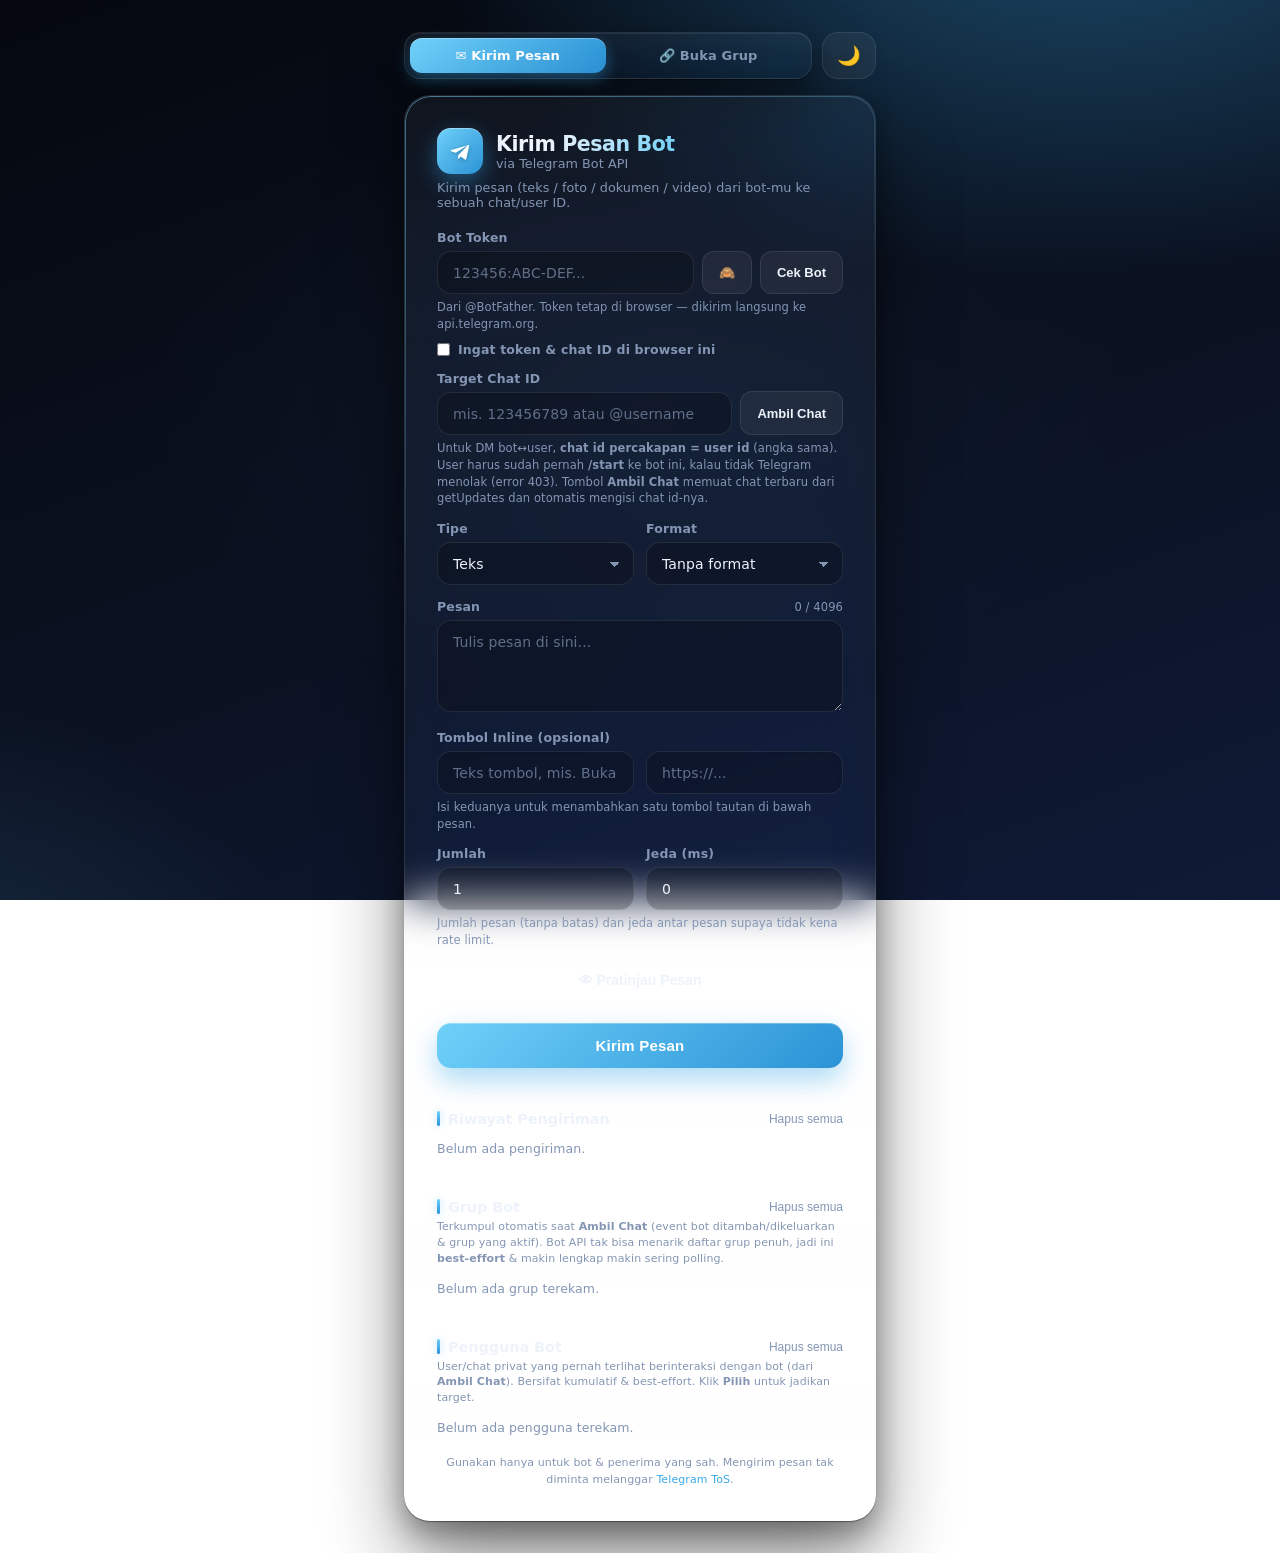
==== index.html @ 78c1594f "Output link grup jadi t.me/... (tanpa /c/) - Deep-link dari id -100… kini https://t.me/<internal> ta" ====
<!DOCTYPE html>
<html lang="id" data-theme="dark">
<head>
<meta charset="UTF-8">
<meta name="viewport" content="width=device-width, initial-scale=1.0">
<title>Telegram Bot — Kirim Pesan</title>
<style>
  :root[data-theme="dark"]{
    --bg1:#05080f; --bg2:#0a1120; --bg3:#0f1a36; --card:rgba(255,255,255,.05);
    --card2:rgba(255,255,255,.015); --stroke:rgba(255,255,255,.09);
    --stroke2:rgba(255,255,255,.045); --tg:#3aa8e8; --tg2:#2b93d6; --tg3:#6fd0f9;
    --text:#eef3fb; --muted:#8496b4; --ok:#43d69a; --err:#ff7a7a;
    --field:rgba(0,0,0,.22); --chip:rgba(255,255,255,.055);
    --shadow:0 1px 1px rgba(0,0,0,.4), 0 12px 28px rgba(0,0,0,.32), 0 40px 80px rgba(0,0,0,.45);
    --glow:rgba(58,168,232,.42); --accent-soft:rgba(58,168,232,.13);
    --sheen:rgba(255,255,255,.08); --tint:rgba(120,180,255,.04);
  }
  :root[data-theme="light"]{
    --bg1:#eaf1fb; --bg2:#dfeaf8; --bg3:#f5f9fe; --card:rgba(255,255,255,.72);
    --card2:rgba(255,255,255,.42); --stroke:rgba(28,52,88,.1);
    --stroke2:rgba(28,52,88,.05); --tg:#1c8fd0; --tg2:#1275ab; --tg3:#37a7e0;
    --text:#132539; --muted:#5b6d86; --ok:#0e8f5a; --err:#d8453f;
    --field:rgba(255,255,255,.85); --chip:rgba(28,52,88,.04);
    --shadow:0 1px 1px rgba(40,70,120,.06), 0 10px 24px rgba(40,70,120,.1), 0 30px 60px rgba(40,70,120,.14);
    --glow:rgba(28,143,208,.3); --accent-soft:rgba(28,143,208,.09);
    --sheen:rgba(255,255,255,.75); --tint:rgba(255,255,255,.5);
  }
  html{scroll-behavior:smooth}
  *{box-sizing:border-box}
  body{
    margin:0; min-height:100vh;
    font-family:"Inter","SF Pro Display",-apple-system,"Segoe UI",system-ui,sans-serif;
    -webkit-font-smoothing:antialiased; text-rendering:optimizeLegibility;
    font-feature-settings:"cv02","cv03","cv04","ss01"; letter-spacing:.1px;
    color:var(--text);
    background:
      radial-gradient(1100px 680px at 84% -14%, var(--glow), transparent 60%),
      radial-gradient(820px 560px at -14% 112%, rgba(111,208,249,.14), transparent 60%),
      radial-gradient(700px 460px at 50% 44%, var(--tint), transparent 72%),
      linear-gradient(160deg,var(--bg1) 0%, var(--bg2) 52%, var(--bg3) 100%);
    background-attachment:fixed;
    display:flex; align-items:flex-start; justify-content:center; padding:32px 20px;
  }
  .card{
    position:relative; width:100%; max-width:472px; border-radius:26px; padding:32px;
    background:linear-gradient(180deg,var(--card),var(--card2));
    border:1px solid var(--stroke);
    backdrop-filter:blur(22px) saturate(1.35); -webkit-backdrop-filter:blur(22px) saturate(1.35);
    box-shadow:var(--shadow), inset 0 1px 0 var(--sheen);
  }
  /* Garis aksen gradien tipis di tepi atas kartu */
  .card::before{
    content:""; position:absolute; inset:0; border-radius:inherit; padding:1px; pointer-events:none;
    background:linear-gradient(140deg, var(--tg3), transparent 35%, transparent 65%, rgba(255,255,255,.14));
    -webkit-mask:linear-gradient(#000 0 0) content-box, linear-gradient(#000 0 0);
    -webkit-mask-composite:xor; mask-composite:exclude; opacity:.5;
  }
  .card>*{position:relative}
  .brand{display:flex; align-items:center; gap:13px; margin-bottom:6px}
  .logo{
    position:relative; width:46px; height:46px; border-radius:14px; display:grid; place-items:center;
    background:linear-gradient(135deg,var(--tg3),var(--tg2)); flex:0 0 auto;
    box-shadow:0 8px 22px var(--glow), inset 0 1px 0 rgba(255,255,255,.35);
  }
  .logo svg{width:25px;height:25px;fill:#fff; filter:drop-shadow(0 1px 2px rgba(0,0,0,.25))}
  h1{font-size:20.5px; margin:0; letter-spacing:-.4px; font-weight:680;
    background:linear-gradient(120deg,var(--text) 30%,var(--tg3)); -webkit-background-clip:text;
    background-clip:text; -webkit-text-fill-color:transparent}
  .sub{color:var(--muted); font-size:12.75px; margin:2px 0 20px; letter-spacing:.05px}
  .themebtn{
    margin-left:auto; flex:0 0 auto; width:40px; height:40px; border-radius:13px;
    border:1px solid var(--stroke); background:var(--chip); color:var(--text);
    cursor:pointer; font-size:18px; display:grid; place-items:center;
    transition:transform .18s, filter .18s, background .18s;
  }
  .themebtn:hover{filter:brightness(1.15); transform:rotate(-12deg) scale(1.05); background:var(--accent-soft)}
  label{display:block; font-size:12.5px; color:var(--muted); margin:14px 0 6px;
    font-weight:550; letter-spacing:.15px}
  .labelrow{display:flex; align-items:baseline; justify-content:space-between; margin:14px 0 6px}
  .labelrow label{margin:0}
  .counter{font-size:11.5px; color:var(--muted)}
  .counter.over{color:var(--err)}
  input,textarea,select{
    width:100%; background:var(--field); border:1px solid var(--stroke);
    color:var(--text); border-radius:14px; padding:12.5px 15px; font-size:14px;
    font-family:inherit; letter-spacing:.1px; outline:none;
    transition:border .2s, box-shadow .2s, background .2s, transform .18s cubic-bezier(.34,1.56,.64,1);
    box-shadow:inset 0 1px 2px rgba(0,0,0,.1);
  }
  input::placeholder,textarea::placeholder{color:var(--muted); opacity:.7}
  input:hover,textarea:hover,select:hover{border-color:var(--stroke)}
  input:focus,textarea:focus,select:focus{
    border-color:var(--tg); box-shadow:0 0 0 3px var(--accent-soft), inset 0 1px 2px rgba(0,0,0,.12);
    background:var(--field);
  }
  select{appearance:none; -webkit-appearance:none; cursor:pointer;
    background-image:linear-gradient(45deg,transparent 50%,var(--muted) 50%),linear-gradient(135deg,var(--muted) 50%,transparent 50%);
    background-position:calc(100% - 18px) 52%, calc(100% - 13px) 52%; background-size:5px 5px,5px 5px; background-repeat:no-repeat;
    padding-right:34px;
  }
  textarea{resize:vertical; min-height:92px}
  code{font-family:ui-monospace,"SF Mono",Menlo,monospace; font-size:11.5px;
    background:var(--chip); padding:1px 5px; border-radius:5px; border:1px solid var(--stroke2)}
  .row{display:flex; gap:12px; flex-wrap:wrap}
  .row>div{flex:1; min-width:120px}
  .with-btn{display:flex; gap:8px}
  .with-btn input{flex:1}
  .mini{
    flex:0 0 auto; width:auto; margin:0; padding:0 16px; font-size:13px; font-weight:600;
    border-radius:12px; border:1px solid var(--stroke); background:var(--chip);
    color:var(--text); cursor:pointer; box-shadow:none; white-space:nowrap;
    transition:filter .15s, border-color .15s, background .15s;
  }
  .mini:hover{filter:brightness(1.08); border-color:var(--tg); background:var(--accent-soft)}
  .mini:disabled{opacity:.6; cursor:not-allowed}
  .hint{font-size:11.5px; color:var(--muted); margin-top:5px; line-height:1.45}
  .check{display:flex; align-items:center; gap:8px; margin-top:10px; font-size:12.5px; color:var(--muted); cursor:pointer}
  .check input{width:auto; margin:0; accent-color:var(--tg)}
  button.send{
    position:relative; overflow:hidden;
    width:100%; margin-top:22px; border:0; cursor:pointer; color:#fff;
    background:linear-gradient(135deg,var(--tg3),var(--tg2)); font-size:15px; font-weight:650; letter-spacing:.2px;
    padding:14px; border-radius:14px; transition:transform .1s, filter .18s, box-shadow .18s;
    box-shadow:0 12px 28px var(--glow), inset 0 1px 0 rgba(255,255,255,.28);
  }
  /* Kilau lembut yang menyapu tombol saat hover */
  button.send::after{
    content:""; position:absolute; top:0; left:-60%; width:45%; height:100%;
    background:linear-gradient(100deg,transparent,rgba(255,255,255,.35),transparent);
    transform:skewX(-20deg); transition:left .55s ease;
  }
  button.send:hover{filter:brightness(1.07); box-shadow:0 16px 34px var(--glow), inset 0 1px 0 rgba(255,255,255,.28)}
  button.send:hover::after{left:120%}
  button.send:active{transform:translateY(1px) scale(.995)}
  button:disabled{opacity:.55; cursor:not-allowed; filter:none}
  button:disabled::after{display:none}
  .ghost{
    width:100%; margin-top:10px; border:1px solid var(--stroke); cursor:pointer; color:var(--text);
    background:var(--chip); font-size:14px; font-weight:600; padding:12px; border-radius:13px;
    transition:filter .15s, border-color .15s, background .15s;
  }
  .ghost:hover{filter:brightness(1.08); border-color:var(--tg); background:var(--accent-soft)}
  .out{
    margin-top:16px; font-size:13px; border-radius:13px; padding:12px 15px;
    display:none; white-space:pre-wrap; word-break:break-word; line-height:1.5;
    box-shadow:inset 0 1px 0 rgba(255,255,255,.05);
  }
  .out.show{display:block; animation:pop .28s ease}
  .out.ok{background:linear-gradient(135deg,rgba(62,207,142,.16),rgba(62,207,142,.06)); border:1px solid rgba(62,207,142,.35); color:var(--ok)}
  .out.err{background:linear-gradient(135deg,rgba(255,107,107,.14),rgba(255,107,107,.05)); border:1px solid rgba(255,107,107,.35); color:var(--err)}
  .botcard{
    margin-top:12px; display:none; align-items:center; gap:12px; padding:13px 15px;
    background:linear-gradient(135deg,var(--accent-soft),transparent);
    border:1px solid rgba(42,171,238,.32); border-radius:14px;
    box-shadow:inset 0 1px 0 rgba(255,255,255,.06);
  }
  .botcard.show{display:flex; animation:pop .3s ease}
  @keyframes pop{from{opacity:0; transform:translateY(-4px)} to{opacity:1; transform:none}}
  .avatar{width:40px;height:40px;border-radius:11px;background:linear-gradient(135deg,var(--tg3),var(--tg2));
    display:grid;place-items:center;font-weight:700;color:#fff;flex:0 0 auto;
    box-shadow:0 4px 12px var(--glow), inset 0 1px 0 rgba(255,255,255,.3)}
  .botcard b{font-size:14px} .botcard span{font-size:12px;color:var(--muted)}
  .foot{margin-top:20px; font-size:11px; color:var(--muted); text-align:center; line-height:1.5}
  a{color:var(--tg); text-decoration:none}
  .hidden{display:none !important}

  /* Section divider */
  .divider{height:1px; background:var(--stroke); margin:22px 0 4px; border:0}
  .sechead{display:flex; align-items:center; justify-content:space-between;
    margin-top:24px; padding-top:18px; border-top:1px solid var(--stroke2)}
  .sechead h2{font-size:14.5px; margin:0; font-weight:640; letter-spacing:-.1px; display:flex; align-items:center; gap:8px}
  .sechead h2::before{content:""; width:3px; height:15px; border-radius:3px;
    background:linear-gradient(var(--tg3),var(--tg2)); box-shadow:0 0 8px var(--glow)}
  .sechead .clr{font-size:12px; color:var(--muted); cursor:pointer; background:none; border:0; padding:0; transition:color .15s}
  .sechead .clr:hover{color:var(--err)}

  /* Chat picker list */
  .picklist{margin-top:10px; display:none; flex-direction:column; gap:6px; max-height:190px; overflow:auto}
  .picklist.show{display:flex}
  .pickitem{
    display:flex; align-items:center; gap:10px; padding:10px 12px; border-radius:13px;
    border:1px solid var(--stroke); background:linear-gradient(135deg,var(--chip),transparent);
    cursor:pointer; text-align:left; color:var(--text); transition:transform .15s, border-color .15s, box-shadow .15s;
  }
  .pickitem:hover{border-color:var(--tg); transform:translateY(-1px); box-shadow:0 6px 16px rgba(0,0,0,.18)}
  .pickitem .pa{width:32px;height:32px;border-radius:9px;background:linear-gradient(135deg,var(--tg3),var(--tg2));
    display:grid;place-items:center;color:#fff;font-weight:700;font-size:13px;flex:0 0 auto;
    box-shadow:0 3px 10px var(--glow)}
  .pickitem b{font-size:13px} .pickitem small{font-size:11px;color:var(--muted)}
  .pickitem .msgcount{font-size:10.5px; font-weight:600; color:var(--tg); background:rgba(42,171,238,.14);
    padding:1px 7px; border-radius:20px; vertical-align:middle}
  .pickitem .msgs{margin-top:4px; display:flex; flex-direction:column; gap:3px; max-height:150px; overflow:auto}
  .pickitem .msgline{display:block; color:var(--text); opacity:.9; line-height:1.4;
    word-break:break-word; white-space:normal}
  .pickitem .msgtime{color:var(--muted); opacity:.8}

  /* Preview bubble */
  .preview{margin-top:12px; display:none}
  .preview.show{display:block}
  .bubble{
    background:linear-gradient(135deg,var(--tg),var(--tg2)); color:#fff; padding:10px 13px;
    border-radius:14px 14px 4px 14px; max-width:85%; margin-left:auto; font-size:13.5px;
    line-height:1.5; white-space:pre-wrap; word-break:break-word; box-shadow:0 6px 16px rgba(42,171,238,.3);
  }
  .bubble img{max-width:100%; border-radius:10px; margin-bottom:8px; display:block}
  .bubble .file{display:flex;align-items:center;gap:9px;background:rgba(255,255,255,.15);
    padding:8px 10px;border-radius:10px;margin-bottom:8px}
  .bubble .file .fi{width:26px;height:26px;border-radius:7px;background:rgba(255,255,255,.25);
    display:grid;place-items:center;font-size:14px;flex:0 0 auto}
  .bubble .btns{margin-top:8px;display:flex;flex-direction:column;gap:5px}
  .bubble .ib{background:rgba(255,255,255,.18);border-radius:9px;padding:7px;text-align:center;font-size:12.5px;font-weight:600}

  /* History */
  .histlist{margin-top:8px; display:flex; flex-direction:column; gap:7px}
  .histempty{font-size:12.5px; color:var(--muted); margin-top:6px}
  .histitem{
    display:flex; align-items:center; gap:11px; padding:10px 13px; border-radius:13px;
    border:1px solid var(--stroke); background:linear-gradient(135deg,var(--chip),transparent);
    transition:transform .15s, border-color .15s, box-shadow .15s;
  }
  .histitem:hover{transform:translateY(-1px); border-color:var(--tg);
    box-shadow:0 6px 16px rgba(0,0,0,.18)}
  .histitem .hi{width:32px;height:32px;border-radius:9px;display:grid;place-items:center;font-size:15px;flex:0 0 auto;
    background:linear-gradient(135deg,var(--accent-soft),transparent); border:1px solid var(--stroke2)}
  .histitem .ht{flex:1; min-width:0}
  .histitem b{font-size:13px; display:block; overflow:hidden; text-overflow:ellipsis; white-space:nowrap}
  .histitem small{font-size:11px; color:var(--muted)}
  .badge{font-size:11px; font-weight:700; padding:2px 8px; border-radius:20px; flex:0 0 auto}
  .badge.ok{background:rgba(62,207,142,.15); color:var(--ok)}
  .badge.err{background:rgba(255,107,107,.15); color:var(--err)}
  .badge.mix{background:rgba(255,183,77,.16); color:#ffb74d}
  .badge.gone{background:rgba(142,161,189,.16); color:var(--muted)}
  .secnote{font-size:11px; color:var(--muted); margin-top:4px; line-height:1.45}
  .histitem .pick{flex:0 0 auto; font-size:11px; font-weight:600; padding:4px 11px; border-radius:20px;
    border:1px solid var(--stroke); background:var(--chip); color:var(--text); cursor:pointer;
    transition:filter .15s, border-color .15s, background .15s, color .15s}
  .histitem .pick:hover{border-color:var(--tg); background:var(--accent-soft); color:var(--tg)}

  /* Scrollbar halus */
  .picklist::-webkit-scrollbar,.pickitem .msgs::-webkit-scrollbar{width:7px}
  .picklist::-webkit-scrollbar-thumb,.pickitem .msgs::-webkit-scrollbar-thumb{
    background:var(--stroke); border-radius:20px}
  .picklist::-webkit-scrollbar-thumb:hover,.pickitem .msgs::-webkit-scrollbar-thumb:hover{background:var(--tg)}
  .picklist,.pickitem .msgs{scrollbar-width:thin; scrollbar-color:var(--stroke) transparent}
  .card{animation:cardIn .45s cubic-bezier(.2,.7,.3,1)}
  @keyframes cardIn{from{opacity:0; transform:translateY(12px) scale(.99)} to{opacity:1; transform:none}}

  /* Logo mengambang lembut + kilau pada ikon pesawat */
  .logo{animation:float 4.5s ease-in-out infinite}
  @keyframes float{0%,100%{transform:translateY(0)} 50%{transform:translateY(-4px)}}
  .logo svg{transition:transform .5s cubic-bezier(.34,1.56,.64,1)}
  .brand:hover .logo svg{transform:translateX(2px) rotate(8deg) scale(1.08)}

  /* Aksen tepi kartu bernafas pelan */
  .card::before{animation:borderPulse 6s ease-in-out infinite}
  @keyframes borderPulse{0%,100%{opacity:.5} 50%{opacity:.85}}

  /* Field terangkat sedikit saat fokus */
  input:focus,textarea:focus,select:focus{transform:translateY(-1px)}
  .with-btn input:focus{transform:none}

  /* Tombol mikro-interaksi: naik saat hover, tekan saat aktif */
  .mini,.ghost,.pick,.themebtn{transition:transform .15s cubic-bezier(.34,1.56,.64,1), filter .15s, border-color .15s, background .15s, color .15s}
  .mini:hover:not(:disabled),.ghost:hover,.pick:hover{transform:translateY(-2px)}
  .mini:active:not(:disabled),.ghost:active,.pick:active{transform:translateY(0) scale(.97)}

  /* Toggle token: sedikit "pop" tiap ditekan */
  #toggleToken:active{transform:scale(.85)}

  /* Entrance berjenjang untuk isi kartu */
  .card>*{animation:riseIn .5s both cubic-bezier(.2,.7,.3,1)}
  .card>.brand{animation-delay:.02s}
  .card>.sub{animation-delay:.06s}
  .card>label,.card>.with-btn,.card>.row,.card>.labelrow,.card>textarea{animation-delay:.1s}
  .card>.sechead,.card>.histlist,.card>.secnote,.card>.foot{animation-delay:.14s}
  @keyframes riseIn{from{opacity:0; transform:translateY(8px)} to{opacity:1; transform:none}}

  /* Item daftar (chat/grup/kontak/riwayat) meluncur masuk */
  .pickitem,.histitem{animation:slideIn .35s both cubic-bezier(.2,.7,.3,1)}
  @keyframes slideIn{from{opacity:0; transform:translateX(-8px)} to{opacity:1; transform:none}}

  /* Kartu bot & kotak status memantul lembut saat muncul */
  .botcard.show{animation:popBounce .4s cubic-bezier(.34,1.56,.64,1)}
  @keyframes popBounce{0%{opacity:0; transform:translateY(-6px) scale(.96)} 60%{transform:translateY(2px) scale(1.01)} 100%{opacity:1; transform:none}}
  .avatar,.botcard .pa{transition:transform .3s cubic-bezier(.34,1.56,.64,1)}
  .botcard:hover .avatar{transform:rotate(-6deg) scale(1.06)}

  /* Tombol kirim: denyut halus untuk menarik perhatian */
  button.send:not(:disabled){animation:sendPulse 2.6s ease-in-out infinite}
  @keyframes sendPulse{0%,100%{box-shadow:0 12px 28px var(--glow), inset 0 1px 0 rgba(255,255,255,.28)}
    50%{box-shadow:0 14px 34px var(--glow), 0 0 0 4px var(--accent-soft), inset 0 1px 0 rgba(255,255,255,.28)}}
  button.send:hover{animation:none}

  /* Spinner kecil saat tombol dinonaktifkan (loading) */
  .mini:disabled,button.send:disabled{position:relative}

  /* Pembungkus + topbar (tab 2 laman + tombol tema) */
  .wrap{width:100%; max-width:472px}
  .topbar{display:flex; align-items:stretch; gap:10px; margin-bottom:16px;
    animation:cardIn .45s cubic-bezier(.2,.7,.3,1)}
  .tabs{flex:1; display:flex; gap:5px; padding:5px; border-radius:16px;
    background:linear-gradient(180deg,var(--card),var(--card2)); border:1px solid var(--stroke);
    backdrop-filter:blur(22px) saturate(1.35); -webkit-backdrop-filter:blur(22px) saturate(1.35);
    box-shadow:var(--shadow), inset 0 1px 0 var(--sheen);
  }
  .tab{flex:1; border:0; background:transparent; color:var(--muted); font-family:inherit;
    font-size:13px; font-weight:600; letter-spacing:.1px; padding:10px 8px; border-radius:12px;
    cursor:pointer; white-space:nowrap;
    transition:color .18s, background .18s, box-shadow .2s, transform .15s cubic-bezier(.34,1.56,.64,1)}
  .tab.active{background:linear-gradient(135deg,var(--tg3),var(--tg2)); color:#fff;
    box-shadow:0 6px 16px var(--glow), inset 0 1px 0 rgba(255,255,255,.28)}
  .tab:not(.active):hover{color:var(--text); background:var(--chip)}
  .tab:active{transform:scale(.96)}
  .topbar .themebtn{align-self:stretch; height:auto; width:54px; border-radius:16px; margin:0; font-size:19px}

  /* Kartu hasil link (laman Buka Grup) */
  .result{margin-top:14px; display:none; flex-direction:column; gap:10px}
  .result.show{display:flex; animation:pop .3s ease}
  .ginfo{display:flex; align-items:center; gap:12px; padding:13px 15px;
    background:linear-gradient(135deg,var(--accent-soft),transparent);
    border:1px solid rgba(42,171,238,.32); border-radius:14px}
  .ginfo .pa{width:42px;height:42px;border-radius:12px;background:linear-gradient(135deg,var(--tg3),var(--tg2));
    display:grid;place-items:center;color:#fff;font-weight:700;font-size:17px;flex:0 0 auto;
    box-shadow:0 4px 12px var(--glow)}
  .ginfo b{font-size:14px} .ginfo span{font-size:12px;color:var(--muted)}
  .linkrow{display:flex; align-items:center; gap:8px; padding:11px 13px; border-radius:13px;
    border:1px solid var(--stroke); background:var(--field)}
  .linkrow .lk{flex:1; min-width:0; overflow:hidden}
  .linkrow .lk small{display:block; font-size:10.5px; color:var(--muted); margin-bottom:2px}
  .linkrow .lk a{font-size:13px; color:var(--tg); font-weight:600; word-break:break-all}
  .linkrow .act{flex:0 0 auto; display:flex; gap:6px}
  .iconbtn{border:1px solid var(--stroke); background:var(--chip); color:var(--text); cursor:pointer;
    border-radius:10px; padding:7px 10px; font-size:13px; font-weight:600; white-space:nowrap;
    transition:filter .15s, border-color .15s, background .15s; text-decoration:none; display:inline-block}
  .iconbtn:hover{border-color:var(--tg); background:var(--accent-soft)}
  .iconbtn.go{background:linear-gradient(135deg,var(--tg3),var(--tg2)); color:#fff; border:0}

  @media (prefers-reduced-motion:reduce){*{animation:none !important; transition:none !important}}
</style>
</head>
<body>
  <div class="wrap">
  <div class="topbar">
    <div class="tabs">
      <button class="tab active" id="tabSend" data-view="send">✉️ Kirim Pesan</button>
      <button class="tab" id="tabJoin" data-view="join">🔗 Buka Grup</button>
    </div>
    <button class="themebtn" id="theme" title="Ganti tema">🌙</button>
  </div>
  <div class="card" id="pageSend">
    <div class="brand">
      <div class="logo">
        <svg viewBox="0 0 24 24"><path d="M9.8 15.6 9.6 19c.4 0 .6-.2.8-.4l1.9-1.8 3.9 2.9c.7.4 1.2.2 1.4-.7l2.6-12c.2-1-.4-1.4-1-1.1L3.3 10.6c-1 .4-1 1-.2 1.2l4.3 1.3 9.9-6.2c.5-.3.9-.1.6.2z"/></svg>
      </div>
      <div>
        <h1>Kirim Pesan Bot</h1>
        <div class="sub" style="margin:0">via Telegram Bot API</div>
      </div>
    </div>
    <div class="sub">Kirim pesan (teks / foto / dokumen / video) dari bot-mu ke sebuah chat/user ID.</div>

    <label>Bot Token</label>
    <div class="with-btn">
      <input id="token" type="text" placeholder="123456:ABC-DEF..." autocomplete="off" spellcheck="false">
      <button class="mini" id="toggleToken" title="Sembunyikan/Perlihatkan token" aria-label="Sembunyikan token">🙈</button>
      <button class="mini" id="check">Cek Bot</button>
    </div>
    <div class="hint">Dari @BotFather. Token tetap di browser — dikirim langsung ke api.telegram.org.</div>
    <label class="check"><input type="checkbox" id="remember"> Ingat token &amp; chat ID di browser ini</label>
    <div class="botcard" id="botcard">
      <div class="avatar" id="botAv">B</div>
      <div><b id="botName"></b><br><span id="botUser"></span></div>
    </div>

    <div class="with-btn" style="margin-top:14px">
      <div style="flex:1">
        <label style="margin-top:0">Target Chat ID</label>
        <input id="chat" type="text" placeholder="mis. 123456789 atau @username" autocomplete="off">
      </div>
      <button class="mini" id="loadChats" style="align-self:flex-end; height:44px">Ambil Chat</button>
    </div>
    <div class="hint">Untuk DM bot↔user, <b>chat id percakapan = user id</b> (angka sama). User harus sudah pernah <b>/start</b> ke bot ini, kalau tidak Telegram menolak (error 403). Tombol <b>Ambil Chat</b> memuat chat terbaru dari getUpdates dan otomatis mengisi chat id-nya.</div>
    <div class="picklist" id="picklist"></div>

    <div class="row">
      <div>
        <label>Tipe</label>
        <select id="type">
          <option value="text">Teks</option>
          <option value="photo">Foto (URL)</option>
          <option value="document">Dokumen (URL)</option>
          <option value="video">Video (URL)</option>
        </select>
      </div>
      <div>
        <label>Format</label>
        <select id="mode">
          <option value="">Tanpa format</option>
          <option value="MarkdownV2">Markdown</option>
          <option value="HTML">HTML</option>
        </select>
      </div>
    </div>

    <div id="urlWrap" class="hidden">
      <label id="urlLabel">Pilih File</label>
      <input id="file" type="file">
      <div class="hint">File diunggah langsung dari perangkatmu ke Telegram (maks 50 MB via Bot API).</div>
    </div>

    <div class="labelrow">
      <label id="textLabel" style="margin:0">Pesan</label>
      <span class="counter" id="counter">0 / 4096</span>
    </div>
    <textarea id="text" placeholder="Tulis pesan di sini..."></textarea>

    <label>Tombol Inline (opsional)</label>
    <div class="row">
      <div><input id="btnText" type="text" placeholder="Teks tombol, mis. Buka Situs"></div>
      <div><input id="btnUrl" type="text" placeholder="https://..."></div>
    </div>
    <div class="hint">Isi keduanya untuk menambahkan satu tombol tautan di bawah pesan.</div>

    <div class="row">
      <div>
        <label>Jumlah</label>
        <input id="count" type="number" min="1" step="1" value="1">
      </div>
      <div>
        <label>Jeda (ms)</label>
        <input id="delay" type="number" min="0" max="10000" step="50" value="0">
      </div>
    </div>
    <div class="hint">Jumlah pesan (tanpa batas) dan jeda antar pesan supaya tidak kena rate limit.</div>

    <button class="ghost" id="previewBtn">👁 Pratinjau Pesan</button>
    <div class="preview" id="preview"><div class="bubble" id="bubble"></div></div>

    <button class="send" id="send">Kirim Pesan</button>
    <div id="out" class="out"></div>

    <div class="sechead">
      <h2>Riwayat Pengiriman</h2>
      <button class="clr" id="clearHist">Hapus semua</button>
    </div>
    <div class="histlist" id="histlist"></div>

    <div class="sechead">
      <h2>Grup Bot</h2>
      <button class="clr" id="clearGroups">Hapus semua</button>
    </div>
    <div class="secnote">Terkumpul otomatis saat <b>Ambil Chat</b> (event bot ditambah/dikeluarkan &amp; grup yang aktif). Bot API tak bisa menarik daftar grup penuh, jadi ini <b>best-effort</b> &amp; makin lengkap makin sering polling.</div>
    <div class="histlist" id="grouplist"></div>

    <div class="sechead">
      <h2>Pengguna Bot</h2>
      <button class="clr" id="clearContacts">Hapus semua</button>
    </div>
    <div class="secnote">User/chat privat yang pernah terlihat berinteraksi dengan bot (dari <b>Ambil Chat</b>). Bersifat kumulatif &amp; best-effort. Klik <b>Pilih</b> untuk jadikan target.</div>
    <div class="histlist" id="contactlist"></div>

    <div class="foot">
      Gunakan hanya untuk bot &amp; penerima yang sah. Mengirim pesan tak diminta melanggar
      <a href="https://telegram.org/tos" target="_blank" rel="noopener">Telegram ToS</a>.
    </div>
  </div><!-- /pageSend -->

  <div class="card hidden" id="pageJoin">
    <div class="brand">
      <div class="logo">
        <svg viewBox="0 0 24 24"><path d="M9.8 15.6 9.6 19c.4 0 .6-.2.8-.4l1.9-1.8 3.9 2.9c.7.4 1.2.2 1.4-.7l2.6-12c.2-1-.4-1.4-1-1.1L3.3 10.6c-1 .4-1 1-.2 1.2l4.3 1.3 9.9-6.2c.5-.3.9-.1.6.2z"/></svg>
      </div>
      <div>
        <h1>Buka Grup via ID</h1>
        <div class="sub" style="margin:0">ubah chat id jadi link t.me</div>
      </div>
    </div>
    <div class="sub">Masukkan id grup/channel (mis. <code>-1003976179139</code>) atau <code>@username</code> → dapat link <code>t.me</code> yang langsung membuka grupnya di Telegram.</div>

    <label>Bot Token (opsional)</label>
    <input id="jToken" type="text" placeholder="123456:ABC-DEF..." autocomplete="off" spellcheck="false">
    <div class="hint">Diisi otomatis dari tab Kirim Pesan. Kalau bot ada di grup itu, halaman ambil nama grup + link undangan resmi via <code>getChat</code>.</div>

    <label>Chat ID / @username</label>
    <div class="with-btn">
      <input id="jChat" type="text" placeholder="mis. -1003976179139 atau @namagrup" autocomplete="off">
      <button class="mini" id="jGo">Buat Link</button>
    </div>
    <div class="hint">Grup/channel privat berformat <code>-100…</code> → dibuat jadi link <code>t.me/…</code> (prefiks <code>-100</code> dibuang).</div>

    <div id="jOut" class="out"></div>
    <div class="result" id="jResult"></div>

    <div class="foot">
      Bot tak bisa <i>join</i> grup sendiri via Bot API — tab ini hanya membuat link menuju grup.
    </div>
  </div><!-- /pageJoin -->
  </div><!-- /wrap -->

<script>
const $ = id => document.getElementById(id);
const out = $('out');
const show = (type,msg) => { out.className='out show '+type; out.textContent=msg; };
const api = (token,method) => `https://api.telegram.org/bot${encodeURIComponent(token)}/${method}`;

/* ---------- Tema terang/gelap ---------- */
const THEME_KEY='tgb_theme';
function applyTheme(t){
  document.documentElement.setAttribute('data-theme', t);
  $('theme').textContent = t==='dark' ? '🌙' : '☀️';
}
applyTheme(localStorage.getItem(THEME_KEY) || 'dark');
$('theme').addEventListener('click', () => {
  const next = document.documentElement.getAttribute('data-theme')==='dark' ? 'light' : 'dark';
  localStorage.setItem(THEME_KEY, next); applyTheme(next);
});

/* ---------- Simpan token & chat ID ---------- */
const SAVE_KEY='tgb_creds';
(function restore(){
  try{
    const s = JSON.parse(localStorage.getItem(SAVE_KEY)||'null');
    if(s){ $('token').value=s.token||''; $('chat').value=s.chat||''; $('remember').checked=true; }
  }catch(e){}
})();
function persistCreds(){
  if($('remember').checked){
    localStorage.setItem(SAVE_KEY, JSON.stringify({token:$('token').value.trim(), chat:$('chat').value.trim()}));
  }else{
    localStorage.removeItem(SAVE_KEY);
  }
}
$('remember').addEventListener('change', persistCreds);
$('token').addEventListener('input', () => { persistCreds(); renderGroups(); renderContacts(); });
$('chat').addEventListener('input', persistCreds);

/* ---------- Sembunyikan/Perlihatkan token ---------- */
// Default: token terlihat (bukan password). Tombol mata menutupinya jadi titik.
$('toggleToken').addEventListener('click', () => {
  const inp=$('token'), btn=$('toggleToken');
  const hidden = inp.type==='password';
  inp.type = hidden ? 'text' : 'password';
  btn.textContent = hidden ? '🙈' : '👁';
  btn.setAttribute('aria-label', hidden ? 'Sembunyikan token' : 'Perlihatkan token');
});

/* ---------- Toggle tipe & label ---------- */
const FILE_LABELS={photo:'Pilih Foto', document:'Pilih Dokumen', video:'Pilih Video'};
const FILE_ACCEPT={photo:'image/*', document:'', video:'video/*'};
function refreshType(){
  const t=$('type').value, isFile=t!=='text';
  $('urlWrap').classList.toggle('hidden', !isFile);
  if(isFile){ $('urlLabel').textContent=FILE_LABELS[t]; $('file').setAttribute('accept', FILE_ACCEPT[t]); }
  $('textLabel').textContent = isFile ? 'Caption (opsional)' : 'Pesan';
  $('text').placeholder = isFile ? 'Caption (boleh kosong)...' : 'Tulis pesan di sini...';
  updateCounter();
}
$('type').addEventListener('change', refreshType);

/* ---------- Char counter (limit Telegram) ---------- */
function updateCounter(){
  const limit = $('type').value==='text' ? 4096 : 1024;
  const len = $('text').value.length;
  const c=$('counter'); c.textContent = `${len} / ${limit}`;
  c.classList.toggle('over', len>limit);
}
$('text').addEventListener('input', updateCounter);

/* ---------- Cek Bot (getMe) ---------- */
$('check').addEventListener('click', async () => {
  const token = $('token').value.trim();
  if(!token){ return show('err','Isi bot token dulu.'); }
  const btn = $('check'); btn.disabled = true; btn.textContent = '...';
  try{
    const data = await (await fetch(api(token,'getMe'))).json();
    if(data.ok){
      const b = data.result;
      $('botAv').textContent = (b.first_name||'B').charAt(0).toUpperCase();
      $('botName').textContent = b.first_name || 'Bot';
      $('botUser').textContent = '@'+b.username+' · id '+b.id;
      $('botcard').classList.add('show');
      show('ok','✅ Token valid. Mengambil grup & pengguna...');
      // Setelah token valid, langsung tarik daftar chat → grup & pengguna otomatis tampil (mode silent)
      fetchChats({silent:true});
    }else{
      $('botcard').classList.remove('show');
      show('err',`❌ Token tidak valid (${data.error_code}): ${data.description}`);
    }
  }catch(e){ show('err','❌ Error jaringan: '+e.message); }
  finally{ btn.disabled=false; btn.textContent='Cek Bot'; }
});

/* ---------- Ambil daftar chat (getUpdates) ---------- */
// Tombol darurat: hapus webhook lalu ulang Ambil Chat (dibuat dinamis, di bawah kotak status)
function showWebhookFix(token){
  let fix = document.getElementById('whFix');
  if(!fix){
    fix = document.createElement('button');
    fix.id='whFix'; fix.className='ghost'; fix.style.marginTop='10px';
    out.after(fix);
  }
  fix.textContent='🧹 Hapus Webhook & Ambil Chat Lagi';
  fix.classList.remove('hidden');
  fix.onclick = async () => {
    if(!confirm('Hapus webhook bot ini?\n\nKalau bot-mu memakai webhook untuk operasi normal (mis. backend produksi), pengiriman ke server itu akan BERHENTI sampai kamu set ulang webhook-nya. Lanjutkan?')) return;
    fix.disabled=true; const t=fix.textContent; fix.textContent='Menghapus webhook...';
    try{
      // drop_pending_updates=false: pertahankan update tertahan supaya bisa dibaca getUpdates
      const d = await (await fetch(api(token,'deleteWebhook')+'?drop_pending_updates=false')).json();
      if(d.ok){ fix.classList.add('hidden'); $('loadChats').click(); }
      else show('err',`❌ Gagal hapus webhook (${d.error_code}): ${d.description}`);
    }catch(e){ show('err','❌ Error jaringan: '+e.message); }
    finally{ fix.disabled=false; fix.textContent=t; }
  };
}

// silent=true → dipanggil otomatis (mis. dari Cek Bot): tetap rekam & render grup/user,
// tapi jangan munculkan error berisik "update kosong" dan jangan timpa pesan sukses token.
async function fetchChats({silent=false}={}){
  const token = $('token').value.trim();
  if(!token){ if(!silent) show('err','Isi bot token dulu.'); return; }
  const btn=$('loadChats'); btn.disabled=true; btn.textContent='...';
  const whBtn=document.getElementById('whFix'); if(whBtn) whBtn.classList.add('hidden');
  try{
    // 1) Cek webhook dulu — kalau aktif, getUpdates PASTI tak terbaca (update diarahkan ke webhook).
    let wh=null;
    try{ wh = await (await fetch(api(token,'getWebhookInfo'))).json(); }catch(e){}
    if(wh && wh.ok && wh.result && wh.result.url){
      const pend = wh.result.pending_update_count ? `Ada ${wh.result.pending_update_count} update tertahan. ` : '';
      show('err', `⚠️ Webhook aktif → ${wh.result.url}\nSelama webhook aktif, Telegram mengarahkan semua update ke sana, bukan ke getUpdates, jadi daftar chat tak bisa dibaca dari sini. ${pend}Hapus webhook dulu untuk mengambil chat id.`);
      showWebhookFix(token);
      return;
    }
    // 2) Ambil hingga 100 update TERBARU secara non-destruktif (offset negatif tidak meng-confirm/menghapus),
    //    jadi tombol ini bisa diklik berkali-kali tanpa mengosongkan antrean update.
    const seen=new Map(); let total=0;
    const data = await (await fetch(api(token,'getUpdates')+'?limit=100&timeout=0&offset=-100')).json();
    if(!data.ok){
      if(data.error_code===409){ // webhook ternyata masih aktif
        show('err','⚠️ Webhook masih aktif. Hapus dulu untuk membaca chat.');
        showWebhookFix(token); return;
      }
      return show('err',`❌ getUpdates gagal (${data.error_code}): ${data.description}`);
    }
    for(const u of data.result){
      const msg = u.message||u.edited_message||u.channel_post||u.my_chat_member;
      const c = msg && msg.chat;
      if(!c) continue;
      // Rekam ke pelacak kumulatif (grup / pengguna) — best-effort dari update yang terlihat
      trackChat(c, msg.date, u.my_chat_member);
      const preview = msg.text || msg.caption ||
        (msg.photo?'📷 Foto':msg.document?'📄 Dokumen':msg.video?'🎬 Video':
         msg.voice?'🎤 Pesan suara':msg.sticker?'🎨 Stiker':msg.location?'📍 Lokasi':'pesan');
      // kumpulkan SEMUA pesan per chat (bukan cuma yang terakhir)
      let entry = seen.get(c.id);
      if(!entry){ entry = {chat:c, msgs:[]}; seen.set(c.id, entry); }
      entry.chat = c; // pakai info chat terbaru
      entry.msgs.push({text:preview, date:msg.date});
      total++;
    }
    renderGroups(); renderContacts();
    const list=$('picklist'); list.innerHTML='';
    if(seen.size===0){
      list.classList.remove('show');
      if(silent){
        // Dipanggil dari Cek Bot: jangan berisik. Tampilkan info ringkas + arahkan ke data tersimpan.
        const nG=Object.keys(loadStore(GROUP_KEY())).length, nU=Object.keys(loadStore(CONTACT_KEY())).length;
        show('ok', `✅ Token valid.\nBelum ada update baru. Menampilkan data tersimpan: ${nG} grup · ${nU} pengguna.\n(Grup/user baru muncul setelah ada pesan masuk — minta user kirim /start lalu klik "Ambil Chat".)`);
      }else{
        show('err',
          'Kotak update masih kosong. Penyebab umum:\n'+
          '• User belum pernah kirim pesan/ /start ke bot, ATAU\n'+
          '• Pesannya sudah kedaluwarsa (>24 jam) atau sudah terkonsumsi polling lain.\n'+
          'Solusi: minta user kirim /start atau pesan apa pun ke bot SEKARANG, lalu klik "Ambil Chat" lagi.\n'+
          'Alternatif: isi Chat ID manual. Untuk DM bot↔user, chat id = user id (cek via @userinfobot).');
      }
      return;
    }
    const fmtWhen = d => d ? new Date(d*1000).toLocaleString('id-ID',{day:'2-digit',month:'short',hour:'2-digit',minute:'2-digit'}) : '';
    for(const e of seen.values()){
      const c=e.chat;
      const name = c.title || [c.first_name,c.last_name].filter(Boolean).join(' ') || c.username || 'Chat';
      const msgsHtml = e.msgs.map(m => {
        const when = fmtWhen(m.date);
        return `<small class="msgline">🗨️ ${esc(m.text)}${when?' <span class="msgtime">'+when+'</span>':''}</small>`;
      }).join('');
      const item=document.createElement('button');
      item.className='pickitem';
      item.innerHTML=`<div class="pa">${(name[0]||'?').toUpperCase()}</div>
        <div style="min-width:0">
          <b>${esc(name)} <span class="msgcount">${e.msgs.length} pesan</span></b>
          <small style="display:block">id ${c.id}${c.username?' · @'+esc(c.username):''} · ${c.type}</small>
          <div class="msgs">${msgsHtml}</div>
        </div>`;
      item.addEventListener('click', () => {
        $('chat').value = c.id; persistCreds();
        list.classList.remove('show');
        show('ok', `Chat dipilih: ${name} (${c.id})`);
      });
      list.appendChild(item);
    }
    list.classList.add('show');
    const nG=Object.keys(loadStore(GROUP_KEY())).length, nU=Object.keys(loadStore(CONTACT_KEY())).length;
    show('ok', `${silent?'✅ Token valid. ':''}Ditemukan ${seen.size} chat dari ${total} update — ${nG} grup · ${nU} pengguna terekam. Klik salah satu untuk memilih.`);
  }catch(e){ if(!silent) show('err','❌ Error jaringan: '+e.message); }
  finally{ btn.disabled=false; btn.textContent='Ambil Chat'; }
}
$('loadChats').addEventListener('click', () => fetchChats({silent:false}));

function esc(s){ return String(s).replace(/[&<>"]/g, m=>({'&':'&amp;','<':'&lt;','>':'&gt;','"':'&quot;'}[m])); }

/* ---------- Bangun payload ---------- */
function buildRequest(){
  const type=$('type').value, mode=$('mode').value, chat=$('chat').value.trim();
  const text=$('text').value;
  const btnText=$('btnText').value.trim(), btnUrl=$('btnUrl').value.trim();
  const methods={text:'sendMessage', photo:'sendPhoto', document:'sendDocument', video:'sendVideo'};
  const fileKey={photo:'photo', document:'document', video:'video'};
  const method=methods[type];
  const markup = (btnText && btnUrl) ? {inline_keyboard:[[{text:btnText, url:btnUrl}]]} : null;
  if(type==='text'){
    const payload={chat_id:chat, text};
    if(mode) payload.parse_mode=mode;
    if(markup) payload.reply_markup=markup;
    return {method, json:payload};
  }
  return {method, chat, mode, text, markup, file:$('file').files[0], fileKey:fileKey[type]};
}
// Bangun opsi fetch baru tiap kirim (body FormData tidak bisa dipakai ulang)
function fetchOptions(req){
  if(req.json){
    return {method:'POST', headers:{'Content-Type':'application/json'}, body:JSON.stringify(req.json)};
  }
  const fd=new FormData();
  fd.append('chat_id', req.chat);
  fd.append(req.fileKey, req.file, req.file.name);
  if(req.text.trim()) fd.append('caption', req.text);
  if(req.mode) fd.append('parse_mode', req.mode);
  if(req.markup) fd.append('reply_markup', JSON.stringify(req.markup));
  return {method:'POST', body:fd};
}

/* ---------- Pratinjau ---------- */
$('previewBtn').addEventListener('click', () => {
  const p=$('preview'), b=$('bubble');
  if(p.classList.contains('show')){ p.classList.remove('show'); return; }
  const type=$('type').value, text=$('text').value, file=$('file').files[0];
  const btnText=$('btnText').value.trim(), btnUrl=$('btnUrl').value.trim();
  let html='';
  if(type==='photo' && file) html+=`<img src="${URL.createObjectURL(file)}" alt="foto" onerror="this.style.display='none'">`;
  if(type==='video' && file) html+=`<div class="file"><div class="fi">🎬</div><small>${esc(file.name)}</small></div>`;
  if(type==='document' && file) html+=`<div class="file"><div class="fi">📄</div><small>${esc(file.name)}</small></div>`;
  const body = text.trim() ? esc(text) : (type==='text' ? '<i style="opacity:.7">(pesan kosong)</i>' : '');
  html+=body;
  if(btnText && btnUrl) html+=`<div class="btns"><div class="ib">${esc(btnText)} ↗</div></div>`;
  b.innerHTML=html || '<i style="opacity:.7">(kosong)</i>';
  p.classList.add('show');
});

/* ---------- Riwayat ---------- */
const HIST_KEY='tgb_history';
const TYPE_ICON={text:'💬', photo:'🖼️', document:'📄', video:'🎬'};
function loadHist(){ try{ return JSON.parse(localStorage.getItem(HIST_KEY)||'[]'); }catch(e){ return []; } }
function saveHist(h){ localStorage.setItem(HIST_KEY, JSON.stringify(h.slice(0,20))); }
function addHist(entry){ const h=loadHist(); h.unshift(entry); saveHist(h); renderHist(); }
function renderHist(){
  const h=loadHist(), el=$('histlist');
  if(h.length===0){ el.innerHTML='<div class="histempty">Belum ada pengiriman.</div>'; return; }
  el.innerHTML='';
  for(const e of h){
    const badgeCls = e.fail===0 ? 'ok' : (e.ok===0 ? 'err' : 'mix');
    const badge = e.fail===0 ? `${e.ok} ✓` : `${e.ok}✓ ${e.fail}✕`;
    const d=new Date(e.time);
    const when = d.toLocaleString('id-ID',{day:'2-digit',month:'short',hour:'2-digit',minute:'2-digit'});
    const div=document.createElement('div'); div.className='histitem';
    div.innerHTML=`<div class="hi">${TYPE_ICON[e.type]||'💬'}</div>
      <div class="ht"><b>${esc(e.chat)}</b><small>${e.count} pesan · ${when}</small></div>
      <span class="badge ${badgeCls}">${badge}</span>`;
    el.appendChild(div);
  }
}
$('clearHist').addEventListener('click', () => { localStorage.removeItem(HIST_KEY); renderHist(); });
renderHist();

/* ---------- Pelacak grup & pengguna (kumulatif, best-effort) ---------- */
// Bot API tak menyediakan daftar grup/pengguna penuh. Kita akumulasi sendiri dari
// setiap chat yang terlihat di getUpdates + event my_chat_member (bot ditambah/dikeluarkan).
// Kunci penyimpanan dipisah PER-BOT (berdasarkan id token, bagian sebelum ':'),
// jadi daftar grup/pengguna yang tampil hanya milik token yang sedang diisi.
const GROUP_PREFIX='tgb_groups', CONTACT_PREFIX='tgb_contacts';
const botId = () => ($('token').value.trim().split(':')[0] || '_none');
const GROUP_KEY = () => `${GROUP_PREFIX}_${botId()}`;
const CONTACT_KEY = () => `${CONTACT_PREFIX}_${botId()}`;
const GROUP_TYPES=new Set(['group','supergroup','channel']);
const loadStore = k => { try{ return JSON.parse(localStorage.getItem(k)||'{}'); }catch(e){ return {}; } };
const saveStore = (k,o) => localStorage.setItem(k, JSON.stringify(o));
function chatName(c){
  return c.title || [c.first_name,c.last_name].filter(Boolean).join(' ') || c.username || 'Tanpa nama';
}
// Catat satu chat yang terlihat. `mcm` = objek my_chat_member kalau update ini soal status bot.
function trackChat(c, date, mcm){
  const when = (date||0)*1000;
  if(GROUP_TYPES.has(c.type)){
    const g=loadStore(GROUP_KEY());
    const prev=g[c.id]||{firstSeen:when||undefined};
    // Status keanggotaan bot dari my_chat_member (kalau ada), kalau tidak anggap masih member
    let member=prev.member!==false;
    if(mcm && mcm.new_chat_member){
      const st=mcm.new_chat_member.status;
      member = !(st==='left' || st==='kicked');
    }
    g[c.id]={
      id:c.id, name:chatName(c), type:c.type,
      username:c.username||'', member,
      firstSeen:prev.firstSeen||when||undefined,
      lastSeen:Math.max(prev.lastSeen||0, when||0)||undefined,
    };
    saveStore(GROUP_KEY(),g);
  }else if(c.type==='private'){
    const u=loadStore(CONTACT_KEY());
    const prev=u[c.id]||{count:0, firstSeen:when||undefined};
    u[c.id]={
      id:c.id, name:chatName(c), username:c.username||'',
      count:(prev.count||0)+1,
      firstSeen:prev.firstSeen||when||undefined,
      lastSeen:Math.max(prev.lastSeen||0, when||0)||undefined,
    };
    saveStore(CONTACT_KEY(),u);
  }
}
const fmtDate = ms => ms ? new Date(ms).toLocaleString('id-ID',{day:'2-digit',month:'short',hour:'2-digit',minute:'2-digit'}) : '—';
const byLastSeen = (a,b) => (b.lastSeen||0)-(a.lastSeen||0);
const GTYPE_ICON={group:'👥', supergroup:'👥', channel:'📢'};

function renderGroups(){
  const g=Object.values(loadStore(GROUP_KEY())).sort(byLastSeen), el=$('grouplist');
  if(g.length===0){ el.innerHTML='<div class="histempty">Belum ada grup terekam.</div>'; return; }
  el.innerHTML='';
  for(const e of g){
    const badgeCls=e.member?'ok':'gone', badge=e.member?'anggota':'keluar';
    const div=document.createElement('div'); div.className='histitem';
    div.innerHTML=`<div class="hi">${GTYPE_ICON[e.type]||'👥'}</div>
      <div class="ht"><b>${esc(e.name)}</b><small>id ${e.id}${e.username?' · @'+esc(e.username):''} · ${e.type} · terlihat ${fmtDate(e.lastSeen)}</small></div>
      <span class="badge ${badgeCls}">${badge}</span>`;
    const pick=document.createElement('button'); pick.className='pick'; pick.textContent='Pilih';
    pick.addEventListener('click', () => { $('chat').value=e.id; persistCreds(); show('ok',`Target di-set ke grup: ${e.name} (${e.id})`); });
    div.appendChild(pick);
    el.appendChild(div);
  }
}
function renderContacts(){
  const u=Object.values(loadStore(CONTACT_KEY())).sort(byLastSeen), el=$('contactlist');
  if(u.length===0){ el.innerHTML='<div class="histempty">Belum ada pengguna terekam.</div>'; return; }
  el.innerHTML='';
  for(const e of u){
    const div=document.createElement('div'); div.className='histitem';
    div.innerHTML=`<div class="hi">👤</div>
      <div class="ht"><b>${esc(e.name)}</b><small>id ${e.id}${e.username?' · @'+esc(e.username):''} · ${e.count}× · terakhir ${fmtDate(e.lastSeen)}</small></div>`;
    const pick=document.createElement('button'); pick.className='pick'; pick.textContent='Pilih';
    pick.addEventListener('click', () => { $('chat').value=e.id; persistCreds(); show('ok',`Target di-set ke: ${e.name} (${e.id})`); });
    div.appendChild(pick);
    el.appendChild(div);
  }
}
$('clearGroups').addEventListener('click', () => { if(confirm('Hapus semua rekaman grup untuk token ini?')){ localStorage.removeItem(GROUP_KEY()); renderGroups(); } });
$('clearContacts').addEventListener('click', () => { if(confirm('Hapus semua rekaman pengguna untuk token ini?')){ localStorage.removeItem(CONTACT_KEY()); renderContacts(); } });
renderGroups(); renderContacts();

/* ---------- Kirim ---------- */
$('send').addEventListener('click', async () => {
  const token=$('token').value.trim(), chat=$('chat').value.trim();
  const type=$('type').value, file=$('file').files[0], text=$('text').value;

  let count = parseInt($('count').value,10);
  if(!Number.isFinite(count) || count<1) count=1;
  let delay = parseInt($('delay').value,10);
  if(!Number.isFinite(delay) || delay<0) delay=0;

  if(!token){ return show('err','Bot token belum diisi.'); }
  if(!chat){  return show('err','Chat ID belum diisi.'); }
  if(type!=='text' && !file){ return show('err','File belum dipilih.'); }
  if(type==='text' && !text.trim()){ return show('err','Pesan masih kosong.'); }

  const req = buildRequest();
  const btn=$('send'); btn.disabled=true;
  const sleep = ms => new Promise(r=>setTimeout(r,ms));
  let ok=0, fail=0, lastErr='';

  for(let i=1;i<=count;i++){
    btn.textContent=`Mengirim ${i}/${count}...`;
    show('ok', `Mengirim pesan ${i} dari ${count}...\n✅ Sukses: ${ok}   ❌ Gagal: ${fail}`);
    try{
      const data = await (await fetch(api(token,req.method), fetchOptions(req))).json();
      if(data.ok){ ok++; } else { fail++; lastErr=`(${data.error_code}) ${data.description}`; }
    }catch(e){ fail++; lastErr='jaringan: '+e.message; }
    if(i<count) await sleep(delay);
  }

  const resType = fail===0 ? 'ok' : (ok===0 ? 'err' : 'ok');
  let msg=`Selesai — total ${count} pesan.\n✅ Terkirim: ${ok}   ❌ Gagal: ${fail}`;
  if(fail>0) msg+=`\nError terakhir: ${lastErr}`;
  show(resType, (fail===0?'✅ ':'⚠️ ')+msg);
  btn.disabled=false; btn.textContent='Kirim Pesan';

  addHist({time:Date.now(), type, chat, count, ok, fail});
});

/* ---------- Tab / 2 laman ---------- */
function switchView(v){
  const send = v==='send';
  $('pageSend').classList.toggle('hidden', !send);
  $('pageJoin').classList.toggle('hidden', send);
  $('tabSend').classList.toggle('active', send);
  $('tabJoin').classList.toggle('active', !send);
  // Masuk tab Buka Grup → bawa token terbaru dari tab Kirim
  if(!send && $('token').value.trim()) $('jToken').value=$('token').value.trim();
}
$('tabSend').addEventListener('click', () => switchView('send'));
$('tabJoin').addEventListener('click', () => switchView('join'));

/* ---------- Buka Grup via ID ---------- */
const jout=$('jOut');
const jshow=(type,msg) => { jout.className='out show '+type; jout.textContent=msg; };
// Prefill token dari creds tersimpan
(function(){ try{ const s=JSON.parse(localStorage.getItem(SAVE_KEY)||'null'); if(s&&s.token) $('jToken').value=s.token; }catch(e){} })();

// id supergroup/channel privat: -100XXXXXXXXXX → id internal = XXXXXXXXXX (buang -100)
function internalId(id){ const m=String(id).trim().match(/^-100(\d+)$/); return m?m[1]:null; }

function jRenderLinks({name,type,memberInfo,links}){
  const res=$('jResult'); res.innerHTML='';
  if(name!==null && name!==undefined){
    const info=document.createElement('div'); info.className='ginfo';
    info.innerHTML=`<div class="pa">${esc((name[0]||'?').toUpperCase())}</div>
      <div style="min-width:0"><b>${esc(name)}</b><br>
      <span>${type?esc(type):'grup'}${memberInfo?' · '+esc(memberInfo):''}</span></div>`;
    res.appendChild(info);
  }
  for(const l of links){
    const row=document.createElement('div'); row.className='linkrow';
    row.innerHTML=`<div class="lk"><small>${esc(l.label)}</small><a href="${esc(l.url)}" target="_blank" rel="noopener">${esc(l.url)}</a></div>`;
    const act=document.createElement('div'); act.className='act';
    const copy=document.createElement('button'); copy.className='iconbtn'; copy.textContent='Salin';
    copy.addEventListener('click', async () => { try{ await navigator.clipboard.writeText(l.url); copy.textContent='Tersalin ✓'; setTimeout(()=>copy.textContent='Salin',1400);}catch(e){ copy.textContent='Gagal'; }});
    const goA=document.createElement('a'); goA.className='iconbtn go'; goA.textContent='Buka'; goA.href=l.url; goA.target='_blank'; goA.rel='noopener';
    act.appendChild(copy); act.appendChild(goA); row.appendChild(act); res.appendChild(row);
  }
  res.classList.add('show');
}

async function jBuildLink(){
  const raw=$('jChat').value.trim(), token=$('jToken').value.trim();
  $('jResult').classList.remove('show');
  if(!raw){ return jshow('err','Isi chat id atau @username dulu.'); }
  // @username / username publik → link publik (siapa pun bisa buka & join)
  const uname=raw.replace(/^@/,'');
  if(/^[a-zA-Z][\w]{3,}$/.test(uname) && !/^-?\d+$/.test(raw)){
    jshow('ok','✅ Link publik dibuat.');
    jRenderLinks({name:'@'+uname, type:'publik', links:[{label:'Link publik (bisa join)', url:'https://t.me/'+uname}]});
    return;
  }
  const btn=$('jGo'); btn.disabled=true; btn.textContent='...';
  try{
    const internal=internalId(raw), links=[];
    if(token){
      let data=null;
      try{ data=await (await fetch(api(token,'getChat')+'?chat_id='+encodeURIComponent(raw))).json(); }catch(e){}
      if(data && data.ok){
        const c=data.result;
        const name=c.title || [c.first_name,c.last_name].filter(Boolean).join(' ') || c.username || 'Grup';
        if(c.username) links.push({label:'Link publik (bisa join)', url:'https://t.me/'+c.username});
        if(c.invite_link) links.push({label:'Link undangan resmi (bisa join)', url:c.invite_link});
        if(internal) links.push({label:'Link grup (t.me)', url:'https://t.me/'+internal});
        if(links.length===0){ jshow('err','Grup ditemukan tapi tanpa username/invite link, dan id bukan -100… jadi tak ada link yang bisa dibuat.'); return; }
        jshow('ok','✅ Info grup diambil via bot.');
        jRenderLinks({name, type:c.type, memberInfo:'id '+c.id, links}); return;
      }
      if(data && !data.ok){
        if(!internal){ jshow('err',`getChat gagal (${data.error_code}): ${data.description}\nDan id bukan -100…. Pastikan bot sudah jadi anggota grup, atau pakai @username.`); return; }
        jshow('ok',`⚠️ getChat gagal (${data.error_code}) — bot mungkin belum jadi anggota. Link t.me dibuat langsung dari id.`);
        jRenderLinks({name:null, links:[{label:'Link grup (t.me)', url:'https://t.me/'+internal}]}); return;
      }
    }
    // Tanpa token → hanya bisa buat link t.me dari format -100…
    if(!internal){ jshow('err','Tanpa token, id harus format -100… (supergroup/channel) atau pakai @username. Untuk grup privat, isi Bot Token agar bisa ambil link undangan.'); return; }
    jshow('ok','✅ Link t.me dibuat dari id.');
    jRenderLinks({name:null, links:[{label:'Link grup (t.me)', url:'https://t.me/'+internal}]});
  }catch(e){ jshow('err','❌ Error: '+e.message); }
  finally{ btn.disabled=false; btn.textContent='Buat Link'; }
}
$('jGo').addEventListener('click', jBuildLink);
$('jChat').addEventListener('keydown', e => { if(e.key==='Enter') jBuildLink(); });

/* init */
refreshType();
</script>
</body>
</html>
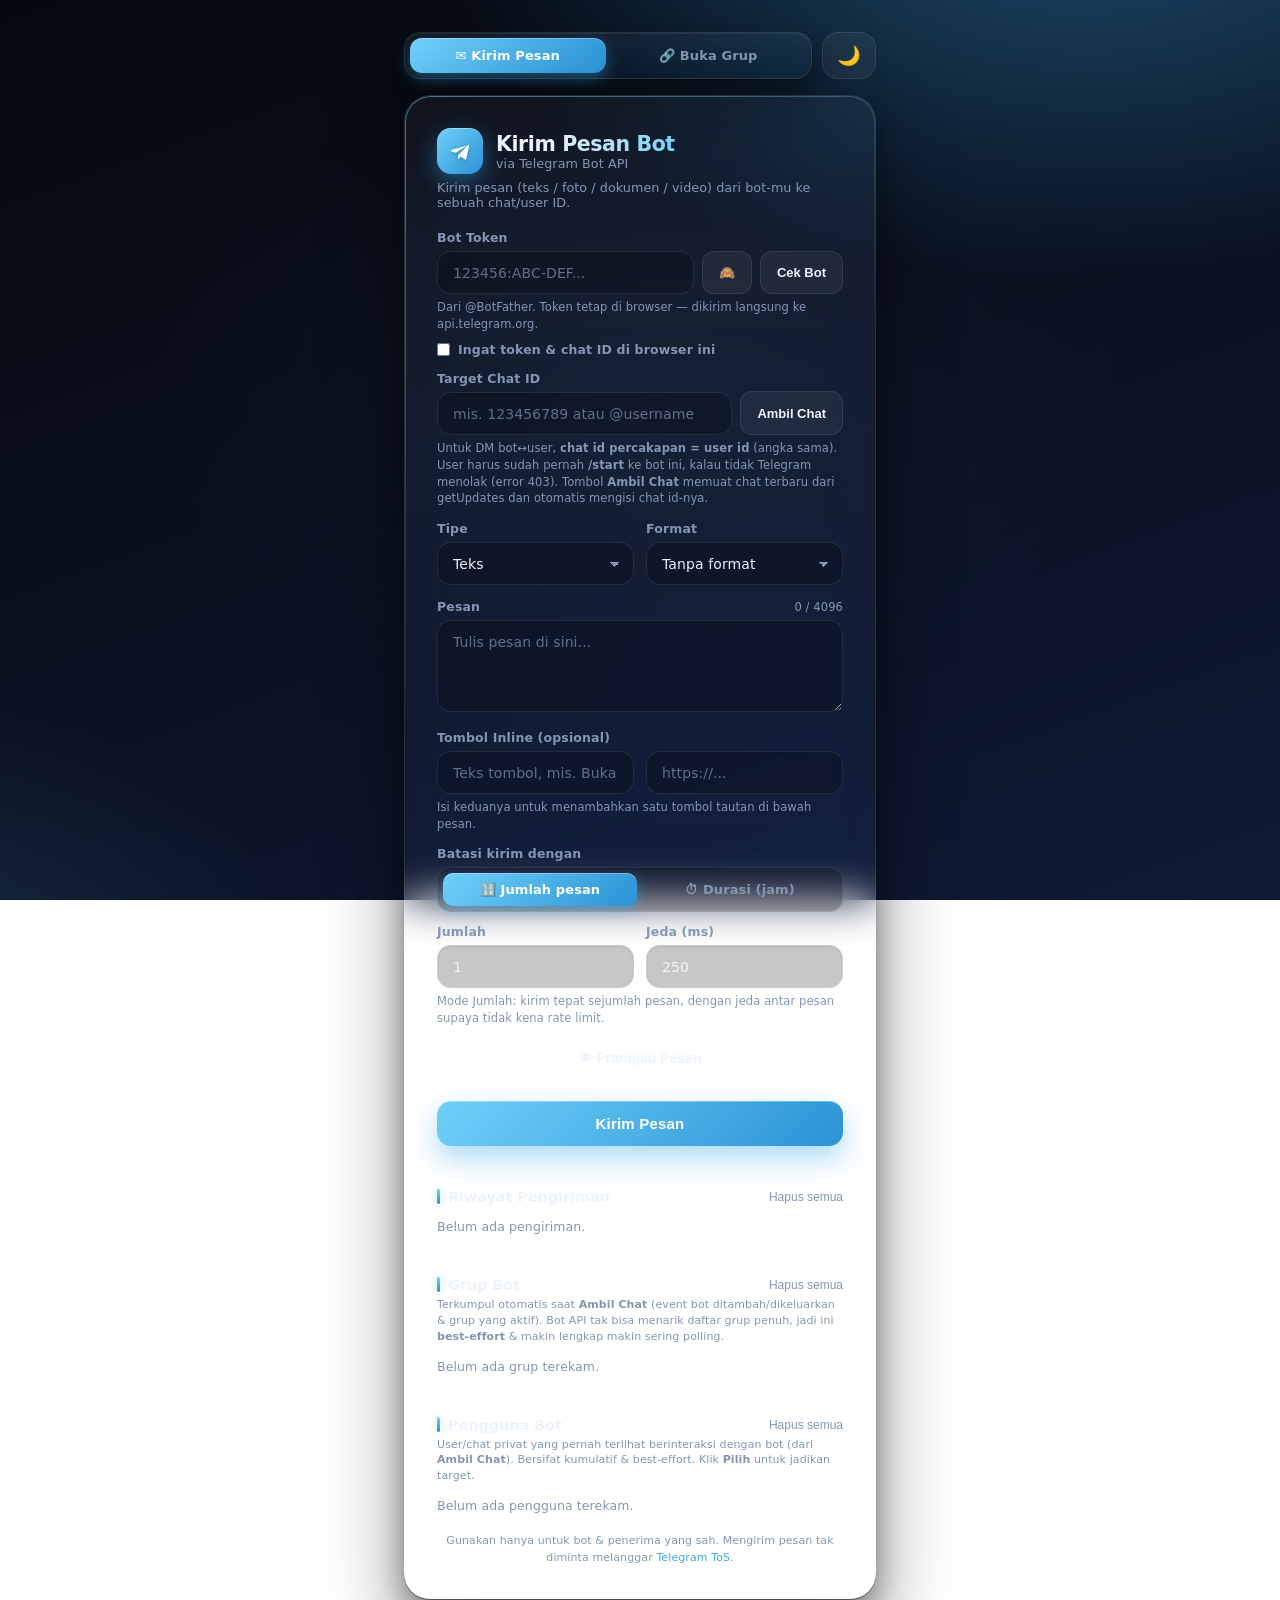
==== commit a589d97f: "Tambah mode kirim (Jumlah/Durasi jam) + tombol Stop - Pilih batas kirim: jumlah pesan tetap atau dur" ====
--- a/index.html
+++ b/index.html
@@ -335,6 +335,17 @@
   .iconbtn:hover{border-color:var(--tg); background:var(--accent-soft)}
   .iconbtn.go{background:linear-gradient(135deg,var(--tg3),var(--tg2)); color:#fff; border:0}
 
+  /* Segmen pilih mode (Jumlah / Durasi) */
+  .modeseg{display:flex; gap:6px; padding:5px; border-radius:14px; background:var(--field);
+    border:1px solid var(--stroke); box-shadow:inset 0 1px 2px rgba(0,0,0,.1)}
+  .segbtn{flex:1; border:0; background:transparent; color:var(--muted); font-family:inherit;
+    font-size:13px; font-weight:600; letter-spacing:.1px; padding:9px 8px; border-radius:10px;
+    cursor:pointer; transition:color .18s, background .18s, box-shadow .2s, transform .15s cubic-bezier(.34,1.56,.64,1)}
+  .segbtn.active{background:linear-gradient(135deg,var(--tg3),var(--tg2)); color:#fff;
+    box-shadow:0 5px 14px var(--glow), inset 0 1px 0 rgba(255,255,255,.28)}
+  .segbtn:not(.active):hover{color:var(--text); background:var(--chip)}
+  .segbtn:active{transform:scale(.97)}
+
   @media (prefers-reduced-motion:reduce){*{animation:none !important; transition:none !important}}
 </style>
 </head>
@@ -421,22 +432,38 @@
     </div>
     <div class="hint">Isi keduanya untuk menambahkan satu tombol tautan di bawah pesan.</div>
 
-    <div class="row">
-      <div>
-        <label>Jumlah</label>
+    <label>Batasi kirim dengan</label>
+    <div class="modeseg">
+      <button type="button" class="segbtn active" id="modeCount">🔢 Jumlah pesan</button>
+      <button type="button" class="segbtn" id="modeHours">⏱ Durasi (jam)</button>
+    </div>
+    <div class="row" style="margin-top:12px">
+      <div id="countWrap">
+        <label style="margin-top:0">Jumlah</label>
         <input id="count" type="number" min="1" step="1" value="1">
       </div>
+      <div id="hoursWrap" class="hidden">
+        <label style="margin-top:0">Durasi (jam)</label>
+        <select id="hours">
+          <option value="1">1 jam</option>
+          <option value="2">2 jam</option>
+          <option value="3">3 jam</option>
+          <option value="4">4 jam</option>
+          <option value="5">5 jam</option>
+        </select>
+      </div>
       <div>
-        <label>Jeda (ms)</label>
-        <input id="delay" type="number" min="0" max="10000" step="50" value="0">
+        <label style="margin-top:0">Jeda (ms)</label>
+        <input id="delay" type="number" min="0" max="3600000" step="50" value="250">
       </div>
     </div>
-    <div class="hint">Jumlah pesan (tanpa batas) dan jeda antar pesan supaya tidak kena rate limit.</div>
+    <div class="hint" id="sendHint">Mode Jumlah: kirim tepat sejumlah pesan, dengan jeda antar pesan supaya tidak kena rate limit.</div>
 
     <button class="ghost" id="previewBtn">👁 Pratinjau Pesan</button>
     <div class="preview" id="preview"><div class="bubble" id="bubble"></div></div>
 
     <button class="send" id="send">Kirim Pesan</button>
+    <button class="ghost hidden" id="stop">⏹ Stop</button>
     <div id="out" class="out"></div>
 
     <div class="sechead">
@@ -867,42 +894,154 @@
 renderGroups(); renderContacts();
 
 /* ---------- Kirim ---------- */
+// State pengiriman + jeda yang bisa diinterupsi (agar Stop responsif walau jeda panjang)
+let sending=false, stopFlag=false, wakeSleep=null;
+function interruptibleSleep(ms){
+  return new Promise(resolve=>{
+    if(stopFlag) return resolve();
+    const t=setTimeout(()=>{ wakeSleep=null; resolve(); }, ms);
+    wakeSleep=()=>{ clearTimeout(t); wakeSleep=null; resolve(); }; // dipanggil Stop
+  });
+}
+function fmtDur(ms){
+  const s=Math.round(ms/1000);
+  if(s<60) return s+' dtk';
+  const m=Math.floor(s/60), ss=s%60;
+  if(m<60) return m+'m'+(ss?' '+ss+'d':'');
+  const h=Math.floor(m/60), mm=m%60;
+  return h+'j'+(mm?' '+mm+'m':'');
+}
+
+// Mode aktif: 'count' (jumlah pesan) atau 'hours' (durasi jam)
+function currentMode(){ return $('modeHours').classList.contains('active') ? 'hours' : 'count'; }
+const MIN_HOURS_DELAY=250; // jeda minimal di mode durasi agar aman dari rate limit
+const MODE_DELAY={count:250, hours:1000}; // default jeda per mode (ms): Jumlah 0,25 dtk · Durasi 1 dtk
+function readDelay(){ let d=parseInt($('delay').value,10); return (!Number.isFinite(d)||d<0)?0:d; }
+
+function setMode(m){
+  const prev=currentMode();
+  $('modeCount').classList.toggle('active', m==='count');
+  $('modeHours').classList.toggle('active', m==='hours');
+  // Ganti ke default jeda mode tujuan, tapi hormati nilai yang sudah diubah manual
+  const d=readDelay();
+  if(d===0 || d===MODE_DELAY[prev]) $('delay').value=MODE_DELAY[m];
+  else if(m==='hours' && d<MIN_HOURS_DELAY) $('delay').value=MODE_DELAY.hours;
+  updateModeUI();
+}
+$('modeCount').addEventListener('click', () => setMode('count'));
+$('modeHours').addEventListener('click', () => setMode('hours'));
+
+// Tampilkan field & hint sesuai mode
+function updateModeUI(){
+  const mode=currentMode();
+  $('countWrap').classList.toggle('hidden', mode!=='count');
+  $('hoursWrap').classList.toggle('hidden', mode!=='hours');
+  const hint=$('sendHint'), d=readDelay();
+  if(mode==='hours'){
+    const hours=parseInt($('hours').value,10)||1;
+    if(d>=MIN_HOURS_DELAY){
+      const est=Math.floor(hours*3600*1000/d)+1;
+      hint.textContent=`Mode Durasi: kirim tiap ${fmtDur(d)} selama ${hours} jam → ~${est} pesan. Berhenti otomatis saat durasi habis atau saat Stop. Tab harus tetap terbuka.`;
+    }else{
+      hint.textContent=`Mode Durasi: isi "Jeda (ms)" minimal ${MIN_HOURS_DELAY} (mis. 1000 = tiap 1 detik). Bot mengirim berulang selama durasi dipilih.`;
+    }
+  }else{
+    hint.textContent='Mode Jumlah: kirim tepat sejumlah pesan, dengan jeda antar pesan supaya tidak kena rate limit.';
+  }
+}
+$('hours').addEventListener('change', updateModeUI);
+$('count').addEventListener('input', updateModeUI);
+$('delay').addEventListener('input', updateModeUI);
+
+$('stop').addEventListener('click', () => {
+  if(!sending) return;
+  stopFlag=true;
+  $('stop').disabled=true; $('stop').textContent='Menghentikan...';
+  if(wakeSleep) wakeSleep(); // bangunkan jeda yang sedang berjalan → berhenti seketika
+});
+
 $('send').addEventListener('click', async () => {
+  if(sending) return;
   const token=$('token').value.trim(), chat=$('chat').value.trim();
   const type=$('type').value, file=$('file').files[0], text=$('text').value;
-
-  let count = parseInt($('count').value,10);
-  if(!Number.isFinite(count) || count<1) count=1;
-  let delay = parseInt($('delay').value,10);
-  if(!Number.isFinite(delay) || delay<0) delay=0;
+  const mode=currentMode();
+  const delay=readDelay();
+
+  // Tentukan batas: mode Jumlah → jumlah pesan tetap; mode Durasi → berhenti saat waktu habis
+  let count, durationMs=0, hours=0;
+  if(mode==='hours'){
+    hours=parseInt($('hours').value,10)||1;
+    durationMs=hours*3600*1000;
+    count=Infinity;
+  }else{
+    count=parseInt($('count').value,10);
+    if(!Number.isFinite(count) || count<1) count=1;
+  }
 
   if(!token){ return show('err','Bot token belum diisi.'); }
   if(!chat){  return show('err','Chat ID belum diisi.'); }
   if(type!=='text' && !file){ return show('err','File belum dipilih.'); }
   if(type==='text' && !text.trim()){ return show('err','Pesan masih kosong.'); }
+  if(mode==='hours' && delay<MIN_HOURS_DELAY){
+    return show('err',`Mode Durasi butuh "Jeda (ms)" minimal ${MIN_HOURS_DELAY} (mis. 3000 = tiap 3 detik) supaya tidak kena flood limit Telegram.`);
+  }
 
   const req = buildRequest();
-  const btn=$('send'); btn.disabled=true;
-  const sleep = ms => new Promise(r=>setTimeout(r,ms));
+  const btn=$('send'), stopBtn=$('stop');
+  sending=true; stopFlag=false;
+  btn.disabled=true;
+  stopBtn.classList.remove('hidden'); stopBtn.disabled=false; stopBtn.textContent='⏹ Stop';
   let ok=0, fail=0, lastErr='';
 
-  for(let i=1;i<=count;i++){
-    btn.textContent=`Mengirim ${i}/${count}...`;
-    show('ok', `Mengirim pesan ${i} dari ${count}...\n✅ Sukses: ${ok}   ❌ Gagal: ${fail}`);
+  const startTime=Date.now();
+  const timeLeft = () => durationMs - (Date.now()-startTime);
+  let i=0;
+  while(true){
+    if(stopFlag) break;
+    if(mode==='count' && i>=count) break;
+    if(mode==='hours' && timeLeft()<=0) break;
+    i++;
+
+    btn.textContent = mode==='count' ? `Mengirim ${i}/${count}...` : `Mengirim ${i}...`;
+    let prog;
+    if(mode==='count'){
+      prog=`Mengirim pesan ${i} dari ${count}...\n✅ Sukses: ${ok}   ❌ Gagal: ${fail}`;
+      if(delay>0 && i<count) prog+=`\n⏱ Jeda ${fmtDur(delay)} · sisa ~${fmtDur(delay*(count-i))}`;
+    }else{
+      prog=`Mode Durasi ${hours} jam — pesan ke-${i}...\n✅ Sukses: ${ok}   ❌ Gagal: ${fail}\n⏳ Sisa waktu ~${fmtDur(Math.max(0,timeLeft()))}`;
+    }
+    show('ok', prog);
+
     try{
       const data = await (await fetch(api(token,req.method), fetchOptions(req))).json();
       if(data.ok){ ok++; } else { fail++; lastErr=`(${data.error_code}) ${data.description}`; }
     }catch(e){ fail++; lastErr='jaringan: '+e.message; }
-    if(i<count) await sleep(delay);
-  }
-
+
+    if(stopFlag) break;
+    // Jeda antar pesan (di mode durasi jangan menunggu melewati sisa waktu)
+    if(mode==='count'){
+      if(i<count) await interruptibleSleep(delay);
+    }else{
+      const wait=Math.min(delay, timeLeft());
+      if(wait<=0) break;
+      await interruptibleSleep(wait);
+    }
+  }
+
+  const stopped=stopFlag;
+  const attempted=ok+fail;
   const resType = fail===0 ? 'ok' : (ok===0 ? 'err' : 'ok');
-  let msg=`Selesai — total ${count} pesan.\n✅ Terkirim: ${ok}   ❌ Gagal: ${fail}`;
+  const scope = mode==='count' ? `dari ${count} pesan` : `dalam durasi ${hours} jam`;
+  let msg = stopped
+    ? `Dihentikan — ${attempted} pesan diproses (${scope}).\n✅ Terkirim: ${ok}   ❌ Gagal: ${fail}`
+    : `Selesai — ${attempted} pesan (${scope}).\n✅ Terkirim: ${ok}   ❌ Gagal: ${fail}`;
   if(fail>0) msg+=`\nError terakhir: ${lastErr}`;
-  show(resType, (fail===0?'✅ ':'⚠️ ')+msg);
-  btn.disabled=false; btn.textContent='Kirim Pesan';
-
-  addHist({time:Date.now(), type, chat, count, ok, fail});
+  show(stopped ? 'err' : resType, (stopped?'⏹ ':(fail===0?'✅ ':'⚠️ '))+msg);
+
+  sending=false; stopFlag=false; wakeSleep=null;
+  stopBtn.classList.add('hidden'); btn.disabled=false; btn.textContent='Kirim Pesan';
+
+  if(attempted>0) addHist({time:Date.now(), type, chat, count:attempted, ok, fail});
 });
 
 /* ---------- Tab / 2 laman ---------- */
@@ -993,6 +1132,7 @@
 
 /* init */
 refreshType();
+updateModeUI();
 </script>
 </body>
 </html>
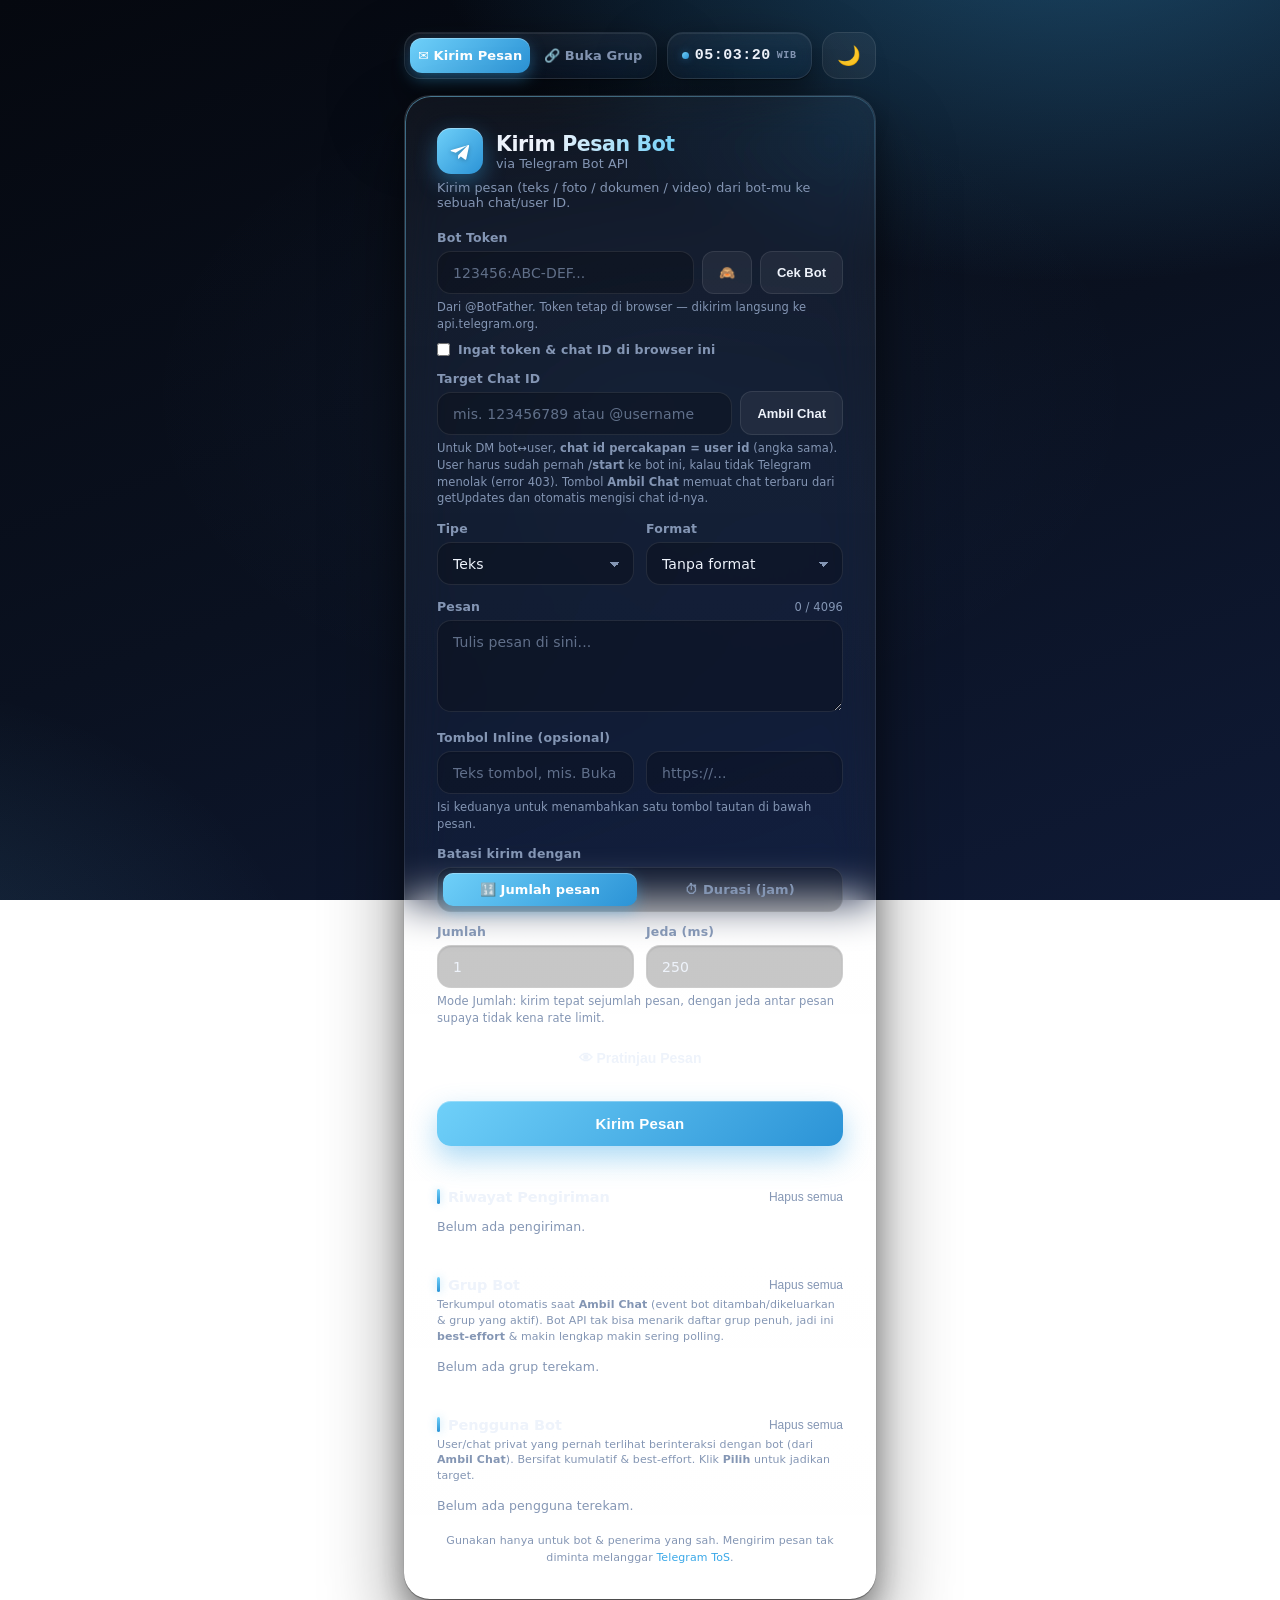
==== commit 7a3bcc02: "Tambah jam realtime WIB (Asia/Jakarta) di topbar - Jam HH:MM:SS update tiap detik dengan indikator k" ====
--- a/index.html
+++ b/index.html
@@ -312,6 +312,20 @@
   .tab:not(.active):hover{color:var(--text); background:var(--chip)}
   .tab:active{transform:scale(.96)}
   .topbar .themebtn{align-self:stretch; height:auto; width:54px; border-radius:16px; margin:0; font-size:19px}
+  /* Jam realtime di topbar */
+  .clock{align-self:stretch; display:flex; align-items:center; justify-content:center; gap:6px;
+    padding:0 14px; border-radius:16px; border:1px solid var(--stroke);
+    background:linear-gradient(180deg,var(--card),var(--card2));
+    backdrop-filter:blur(22px) saturate(1.35); -webkit-backdrop-filter:blur(22px) saturate(1.35);
+    box-shadow:var(--shadow), inset 0 1px 0 var(--sheen);
+    font-family:ui-monospace,"SF Mono",Menlo,monospace; font-size:15px; font-weight:650;
+    letter-spacing:.5px; color:var(--text); white-space:nowrap; font-variant-numeric:tabular-nums;
+    user-select:none}
+  .clock .dot{width:7px; height:7px; border-radius:50%;
+    background:linear-gradient(135deg,var(--tg3),var(--tg2)); box-shadow:0 0 8px var(--glow);
+    animation:blink 1s steps(2,start) infinite}
+  .clock .tz{font-size:10px; color:var(--muted); font-weight:700; letter-spacing:.6px}
+  @keyframes blink{50%{opacity:.25}}
 
   /* Kartu hasil link (laman Buka Grup) */
   .result{margin-top:14px; display:none; flex-direction:column; gap:10px}
@@ -356,6 +370,7 @@
       <button class="tab active" id="tabSend" data-view="send">✉️ Kirim Pesan</button>
       <button class="tab" id="tabJoin" data-view="join">🔗 Buka Grup</button>
     </div>
+    <div class="clock" id="clock" title="Waktu Jakarta (WIB)"><span class="dot"></span><span id="clockTime">00:00:00</span><span class="tz">WIB</span></div>
     <button class="themebtn" id="theme" title="Ganti tema">🌙</button>
   </div>
   <div class="card" id="pageSend">
@@ -541,6 +556,15 @@
   const next = document.documentElement.getAttribute('data-theme')==='dark' ? 'light' : 'dark';
   localStorage.setItem(THEME_KEY, next); applyTheme(next);
 });
+
+/* ---------- Jam realtime (HH:MM:SS) ---------- */
+(function startClock(){
+  const el=$('clockTime');
+  // Selalu pakai waktu Jakarta (WIB) apa pun zona waktu perangkat
+  const fmt=new Intl.DateTimeFormat('en-GB',{timeZone:'Asia/Jakarta',hour12:false,hour:'2-digit',minute:'2-digit',second:'2-digit'});
+  function tick(){ el.textContent=fmt.format(new Date()); }
+  tick(); setInterval(tick, 1000);
+})();
 
 /* ---------- Simpan token & chat ID ---------- */
 const SAVE_KEY='tgb_creds';
@@ -941,7 +965,7 @@
     const hours=parseInt($('hours').value,10)||1;
     if(d>=MIN_HOURS_DELAY){
       const est=Math.floor(hours*3600*1000/d)+1;
-      hint.textContent=`Mode Durasi: kirim tiap ${fmtDur(d)} selama ${hours} jam → ~${est} pesan. Berhenti otomatis saat durasi habis atau saat Stop. Tab harus tetap terbuka.`;
+      hint.textContent=`Mode Durasi: kirim tiap ${fmtDur(d)} selama ${hours} jam → ~${est} pesan. Berhenti saat durasi habis / Stop. 💾 Aman di-refresh (teks & file) — lanjut otomatis.`;
     }else{
       hint.textContent=`Mode Durasi: isi "Jeda (ms)" minimal ${MIN_HOURS_DELAY} (mis. 1000 = tiap 1 detik). Bot mengirim berulang selama durasi dipilih.`;
     }
@@ -960,6 +984,67 @@
   if(wakeSleep) wakeSleep(); // bangunkan jeda yang sedang berjalan → berhenti seketika
 });
 
+/* ---------- Job durasi persisten (tahan refresh) ---------- */
+// Disimpan di localStorage tiap pesan, lalu otomatis dilanjutkan saat halaman dimuat lagi.
+// Hanya tipe Teks yang bisa dilanjutkan (objek File tak bisa disimpan).
+const JOB_KEY='tgb_dur_job';
+const saveJob = j => localStorage.setItem(JOB_KEY, JSON.stringify(j));
+const loadJob = () => { try{ return JSON.parse(localStorage.getItem(JOB_KEY)||'null'); }catch(e){ return null; } };
+const clearJob = () => localStorage.removeItem(JOB_KEY);
+
+// File job durasi disimpan di IndexedDB (localStorage tak bisa menyimpan File/Blob).
+function idbOpen(){
+  return new Promise((res,rej)=>{
+    const r=indexedDB.open('tgb_files',1);
+    r.onupgradeneeded=()=>r.result.createObjectStore('f');
+    r.onsuccess=()=>res(r.result); r.onerror=()=>rej(r.error);
+  });
+}
+async function idbPut(key,val){ const db=await idbOpen(); return new Promise((res,rej)=>{const t=db.transaction('f','readwrite'); t.objectStore('f').put(val,key); t.oncomplete=()=>res(); t.onerror=()=>rej(t.error);}); }
+async function idbGet(key){ const db=await idbOpen(); return new Promise((res,rej)=>{const t=db.transaction('f','readonly'); const q=t.objectStore('f').get(key); q.onsuccess=()=>res(q.result); q.onerror=()=>rej(q.error);}); }
+async function idbDel(key){ const db=await idbOpen(); return new Promise((res)=>{const t=db.transaction('f','readwrite'); t.objectStore('f').delete(key); t.oncomplete=()=>res(); t.onerror=()=>res();}); }
+
+// Jalankan/ lanjutkan job durasi sampai endTime tercapai atau Stop.
+// req: {method, json} untuk teks, atau {method, chat, file, ...} untuk file (tak persist).
+async function runDurationJob(job, req){
+  const btn=$('send'), stopBtn=$('stop');
+  sending=true; stopFlag=false;
+  btn.disabled=true;
+  stopBtn.classList.remove('hidden'); stopBtn.disabled=false; stopBtn.textContent='⏹ Stop';
+  const timeLeft = () => job.endTime - Date.now();
+
+  while(true){
+    if(stopFlag) break;
+    if(timeLeft()<=0) break;
+    job.sent=(job.sent||0)+1;
+    btn.textContent=`Mengirim ${job.sent}...`;
+    show('ok', `Mode Durasi ${job.hours} jam — pesan ke-${job.sent}...\n✅ Sukses: ${job.ok}   ❌ Gagal: ${job.fail}\n⏳ Sisa waktu ~${fmtDur(Math.max(0,timeLeft()))}${job.persist?'\n💾 Aman di-refresh — akan lanjut otomatis.':''}`);
+    try{
+      const data = await (await fetch(api(job.token,req.method), fetchOptions(req))).json();
+      if(data.ok){ job.ok++; } else { job.fail++; job.lastErr=`(${data.error_code}) ${data.description}`; }
+    }catch(e){ job.fail++; job.lastErr='jaringan: '+e.message; }
+    if(job.persist) saveJob(job);
+    if(stopFlag) break;
+    const wait=Math.min(job.delay, timeLeft());
+    if(wait<=0) break;
+    await interruptibleSleep(wait);
+  }
+
+  const stopped=stopFlag, attempted=job.ok+job.fail;
+  const resType = fail0(job) ? 'ok' : (job.ok===0 ? 'err' : 'ok');
+  let msg = stopped
+    ? `Dihentikan — ${attempted} pesan diproses (durasi ${job.hours} jam).\n✅ Terkirim: ${job.ok}   ❌ Gagal: ${job.fail}`
+    : `Selesai — ${attempted} pesan (durasi ${job.hours} jam).\n✅ Terkirim: ${job.ok}   ❌ Gagal: ${job.fail}`;
+  if(job.fail>0) msg+=`\nError terakhir: ${job.lastErr}`;
+  show(stopped ? 'err' : resType, (stopped?'⏹ ':(job.fail===0?'✅ ':'⚠️ '))+msg);
+
+  if(job.persist){ clearJob(); if(job.hasFile) idbDel('dur'); }
+  sending=false; stopFlag=false; wakeSleep=null;
+  stopBtn.classList.add('hidden'); btn.disabled=false; btn.textContent='Kirim Pesan';
+  if(attempted>0) addHist({time:Date.now(), type:job.type, chat:job.chat, count:attempted, ok:job.ok, fail:job.fail});
+}
+const fail0 = j => j.fail===0;
+
 $('send').addEventListener('click', async () => {
   if(sending) return;
   const token=$('token').value.trim(), chat=$('chat').value.trim();
@@ -967,82 +1052,105 @@
   const mode=currentMode();
   const delay=readDelay();
 
-  // Tentukan batas: mode Jumlah → jumlah pesan tetap; mode Durasi → berhenti saat waktu habis
-  let count, durationMs=0, hours=0;
-  if(mode==='hours'){
-    hours=parseInt($('hours').value,10)||1;
-    durationMs=hours*3600*1000;
-    count=Infinity;
-  }else{
-    count=parseInt($('count').value,10);
-    if(!Number.isFinite(count) || count<1) count=1;
-  }
-
   if(!token){ return show('err','Bot token belum diisi.'); }
   if(!chat){  return show('err','Chat ID belum diisi.'); }
   if(type!=='text' && !file){ return show('err','File belum dipilih.'); }
   if(type==='text' && !text.trim()){ return show('err','Pesan masih kosong.'); }
-  if(mode==='hours' && delay<MIN_HOURS_DELAY){
-    return show('err',`Mode Durasi butuh "Jeda (ms)" minimal ${MIN_HOURS_DELAY} (mis. 3000 = tiap 3 detik) supaya tidak kena flood limit Telegram.`);
-  }
 
   const req = buildRequest();
+
+  /* ----- Mode Durasi (jam): jalankan sebagai job persisten ----- */
+  if(mode==='hours'){
+    if(delay<MIN_HOURS_DELAY){
+      return show('err',`Mode Durasi butuh "Jeda (ms)" minimal ${MIN_HOURS_DELAY} (mis. 1000 = tiap 1 detik) supaya tidak kena flood limit Telegram.`);
+    }
+    const hours=parseInt($('hours').value,10)||1;
+    const now=Date.now();
+    const isText = type==='text' && !!req.json;
+    const job={
+      token, chat, type, hours, delay, method:req.method,
+      json: isText ? req.json : null,
+      hasFile: !isText,
+      fileMeta: isText ? null : {fileKey:req.fileKey, text:req.text||'', mode:req.mode, markup:req.markup},
+      startTime:now, endTime:now+hours*3600*1000,
+      ok:0, fail:0, sent:0, lastErr:'', persist:true
+    };
+    try{
+      if(job.hasFile) await idbPut('dur', req.file); // simpan file agar bisa lanjut setelah refresh
+      saveJob(job);
+    }catch(e){
+      job.persist=false; // mis. file terlalu besar / kuota penuh → jalan tanpa resume
+      show('ok','⚠️ File tak bisa disimpan untuk resume (mungkin terlalu besar) — pengiriman tetap jalan, tapi jangan refresh/tutup tab.');
+    }
+    await runDurationJob(job, req);
+    return;
+  }
+
+  /* ----- Mode Jumlah: kirim tepat N pesan ----- */
+  let count=parseInt($('count').value,10);
+  if(!Number.isFinite(count) || count<1) count=1;
   const btn=$('send'), stopBtn=$('stop');
   sending=true; stopFlag=false;
   btn.disabled=true;
   stopBtn.classList.remove('hidden'); stopBtn.disabled=false; stopBtn.textContent='⏹ Stop';
   let ok=0, fail=0, lastErr='';
 
-  const startTime=Date.now();
-  const timeLeft = () => durationMs - (Date.now()-startTime);
-  let i=0;
-  while(true){
+  for(let i=1;i<=count;i++){
     if(stopFlag) break;
-    if(mode==='count' && i>=count) break;
-    if(mode==='hours' && timeLeft()<=0) break;
-    i++;
-
-    btn.textContent = mode==='count' ? `Mengirim ${i}/${count}...` : `Mengirim ${i}...`;
-    let prog;
-    if(mode==='count'){
-      prog=`Mengirim pesan ${i} dari ${count}...\n✅ Sukses: ${ok}   ❌ Gagal: ${fail}`;
-      if(delay>0 && i<count) prog+=`\n⏱ Jeda ${fmtDur(delay)} · sisa ~${fmtDur(delay*(count-i))}`;
-    }else{
-      prog=`Mode Durasi ${hours} jam — pesan ke-${i}...\n✅ Sukses: ${ok}   ❌ Gagal: ${fail}\n⏳ Sisa waktu ~${fmtDur(Math.max(0,timeLeft()))}`;
-    }
+    btn.textContent=`Mengirim ${i}/${count}...`;
+    let prog=`Mengirim pesan ${i} dari ${count}...\n✅ Sukses: ${ok}   ❌ Gagal: ${fail}`;
+    if(delay>0 && i<count) prog+=`\n⏱ Jeda ${fmtDur(delay)} · sisa ~${fmtDur(delay*(count-i))}`;
     show('ok', prog);
-
     try{
       const data = await (await fetch(api(token,req.method), fetchOptions(req))).json();
       if(data.ok){ ok++; } else { fail++; lastErr=`(${data.error_code}) ${data.description}`; }
     }catch(e){ fail++; lastErr='jaringan: '+e.message; }
-
     if(stopFlag) break;
-    // Jeda antar pesan (di mode durasi jangan menunggu melewati sisa waktu)
-    if(mode==='count'){
-      if(i<count) await interruptibleSleep(delay);
-    }else{
-      const wait=Math.min(delay, timeLeft());
-      if(wait<=0) break;
-      await interruptibleSleep(wait);
-    }
-  }
-
-  const stopped=stopFlag;
-  const attempted=ok+fail;
+    if(i<count) await interruptibleSleep(delay);
+  }
+
+  const stopped=stopFlag, attempted=ok+fail;
   const resType = fail===0 ? 'ok' : (ok===0 ? 'err' : 'ok');
-  const scope = mode==='count' ? `dari ${count} pesan` : `dalam durasi ${hours} jam`;
   let msg = stopped
-    ? `Dihentikan — ${attempted} pesan diproses (${scope}).\n✅ Terkirim: ${ok}   ❌ Gagal: ${fail}`
-    : `Selesai — ${attempted} pesan (${scope}).\n✅ Terkirim: ${ok}   ❌ Gagal: ${fail}`;
+    ? `Dihentikan — ${attempted} dari ${count} pesan diproses.\n✅ Terkirim: ${ok}   ❌ Gagal: ${fail}`
+    : `Selesai — total ${count} pesan.\n✅ Terkirim: ${ok}   ❌ Gagal: ${fail}`;
   if(fail>0) msg+=`\nError terakhir: ${lastErr}`;
   show(stopped ? 'err' : resType, (stopped?'⏹ ':(fail===0?'✅ ':'⚠️ '))+msg);
 
   sending=false; stopFlag=false; wakeSleep=null;
   stopBtn.classList.add('hidden'); btn.disabled=false; btn.textContent='Kirim Pesan';
-
   if(attempted>0) addHist({time:Date.now(), type, chat, count:attempted, ok, fail});
 });
+
+/* ---------- Lanjutkan job durasi setelah refresh / buka ulang ---------- */
+(async function resumeDurationJob(){
+  const job=loadJob();
+  if(!job){ return; }
+  const now=Date.now();
+  if(now>=job.endTime){
+    // Durasi sudah habis saat tab tertutup → laporkan hasil terakhir lalu bersihkan
+    const attempted=(job.ok||0)+(job.fail||0);
+    if(attempted>0) addHist({time:now, type:job.type, chat:job.chat, count:attempted, ok:job.ok, fail:job.fail});
+    show('ok', `⏹ Sesi durasi sebelumnya sudah berakhir.\n✅ Terkirim: ${job.ok||0}   ❌ Gagal: ${job.fail||0}`);
+    clearJob(); if(job.hasFile) await idbDel('dur'); return;
+  }
+  // Rekonstruksi request: teks dari json, file dari IndexedDB
+  let req;
+  if(job.json){
+    req={method:job.method, json:job.json};
+  }else if(job.hasFile){
+    const file=await idbGet('dur');
+    if(!file){ clearJob(); show('err','⚠️ Sesi durasi (file) tak bisa dilanjutkan — file tidak tersimpan.'); return; }
+    const fm=job.fileMeta||{};
+    req={method:job.method, chat:job.chat, fileKey:fm.fileKey, text:fm.text||'', mode:fm.mode, markup:fm.markup, file};
+  }else{ clearJob(); return; }
+  // Pulihkan tampilan form lalu lanjutkan otomatis
+  $('token').value=job.token||''; $('chat').value=job.chat||'';
+  $('hours').value=job.hours||1; if(job.type){ $('type').value=job.type; refreshType(); }
+  setMode('hours'); $('delay').value=job.delay; updateModeUI();
+  show('ok', `▶️ Melanjutkan pengiriman durasi (sisa ~${fmtDur(job.endTime-now)}). Terkirim sejauh ini: ${job.ok||0}✓ ${job.fail||0}✕`);
+  runDurationJob(job, req);
+})();
 
 /* ---------- Tab / 2 laman ---------- */
 function switchView(v){
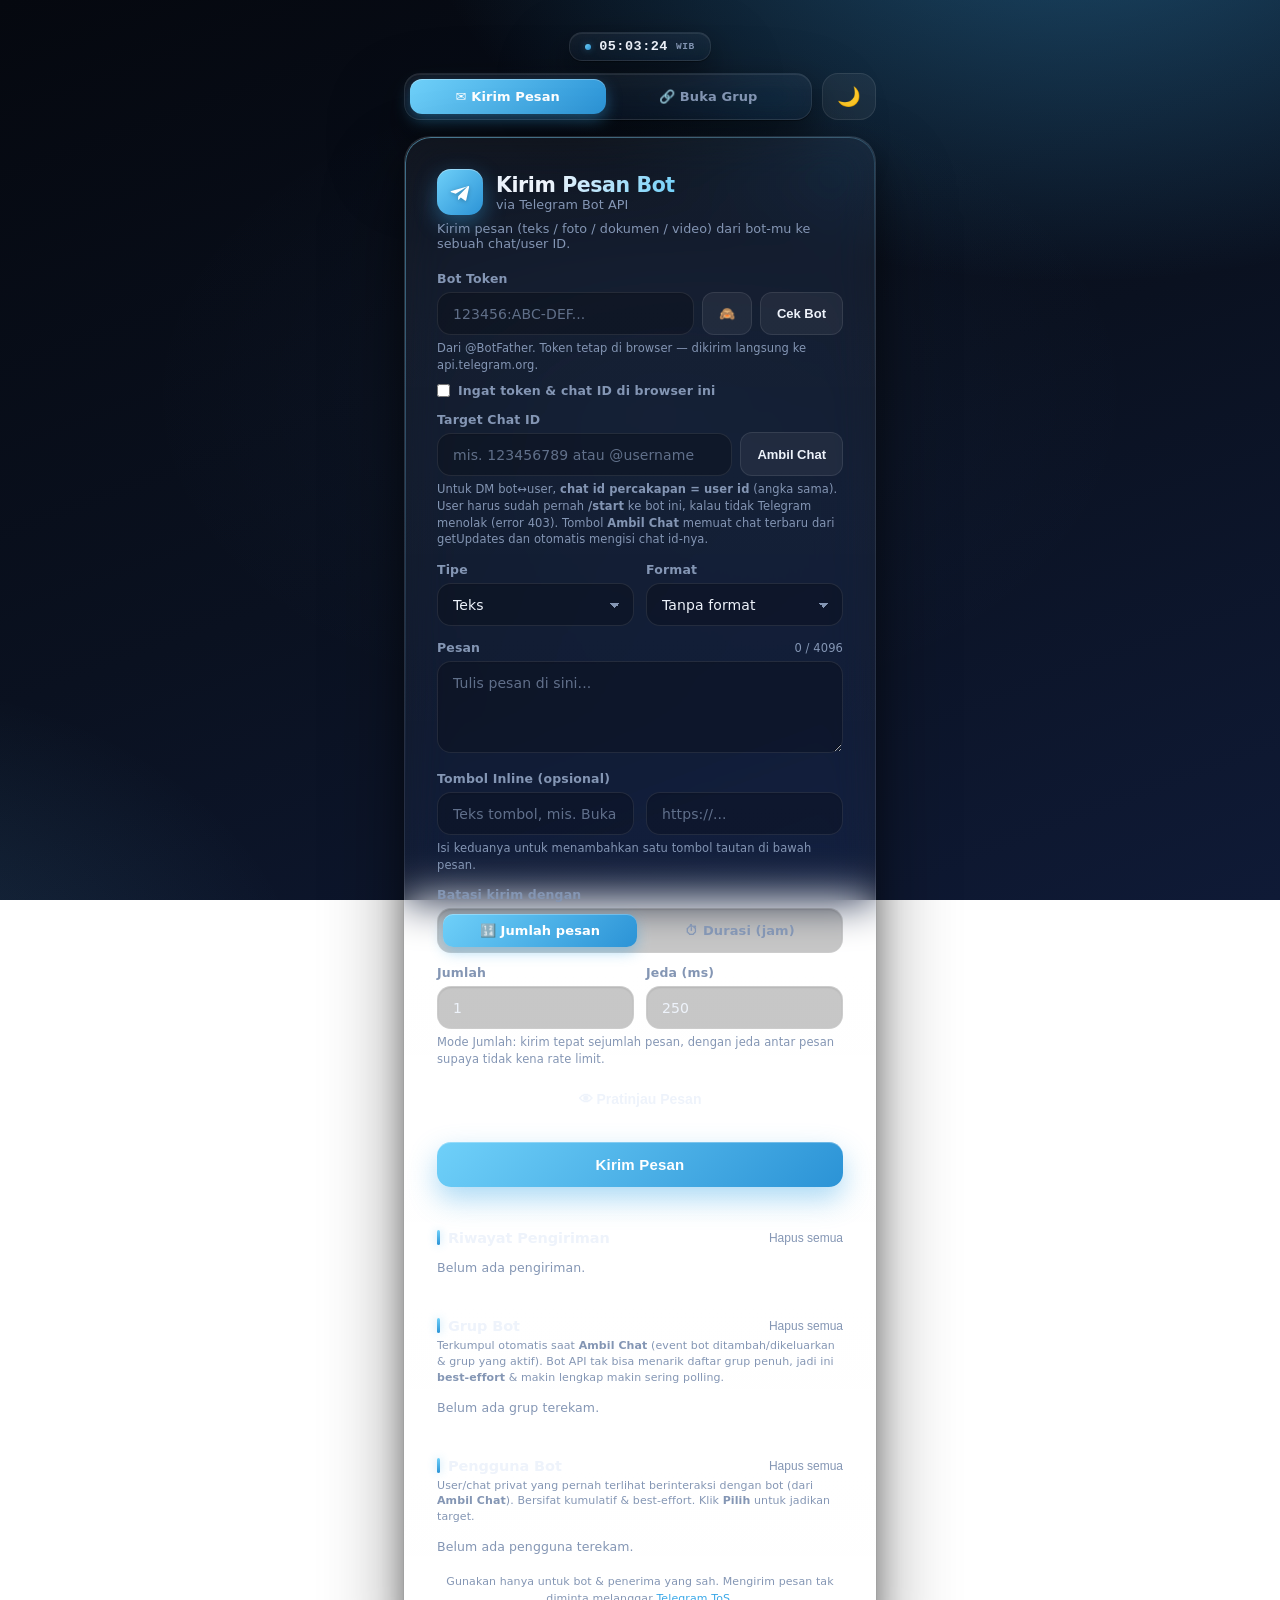
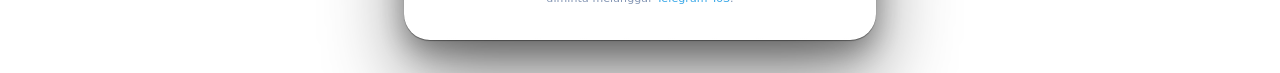
==== commit 2d331ccc: "Pisah jadi index.html + style.css + script.js - Ekstrak CSS ke style.css, JS ke script.js - index.ht" ====
--- a/index.html
+++ b/index.html
@@ -4,373 +4,18 @@
 <meta charset="UTF-8">
 <meta name="viewport" content="width=device-width, initial-scale=1.0">
 <title>Telegram Bot — Kirim Pesan</title>
-<style>
-  :root[data-theme="dark"]{
-    --bg1:#05080f; --bg2:#0a1120; --bg3:#0f1a36; --card:rgba(255,255,255,.05);
-    --card2:rgba(255,255,255,.015); --stroke:rgba(255,255,255,.09);
-    --stroke2:rgba(255,255,255,.045); --tg:#3aa8e8; --tg2:#2b93d6; --tg3:#6fd0f9;
-    --text:#eef3fb; --muted:#8496b4; --ok:#43d69a; --err:#ff7a7a;
-    --field:rgba(0,0,0,.22); --chip:rgba(255,255,255,.055);
-    --shadow:0 1px 1px rgba(0,0,0,.4), 0 12px 28px rgba(0,0,0,.32), 0 40px 80px rgba(0,0,0,.45);
-    --glow:rgba(58,168,232,.42); --accent-soft:rgba(58,168,232,.13);
-    --sheen:rgba(255,255,255,.08); --tint:rgba(120,180,255,.04);
-  }
-  :root[data-theme="light"]{
-    --bg1:#eaf1fb; --bg2:#dfeaf8; --bg3:#f5f9fe; --card:rgba(255,255,255,.72);
-    --card2:rgba(255,255,255,.42); --stroke:rgba(28,52,88,.1);
-    --stroke2:rgba(28,52,88,.05); --tg:#1c8fd0; --tg2:#1275ab; --tg3:#37a7e0;
-    --text:#132539; --muted:#5b6d86; --ok:#0e8f5a; --err:#d8453f;
-    --field:rgba(255,255,255,.85); --chip:rgba(28,52,88,.04);
-    --shadow:0 1px 1px rgba(40,70,120,.06), 0 10px 24px rgba(40,70,120,.1), 0 30px 60px rgba(40,70,120,.14);
-    --glow:rgba(28,143,208,.3); --accent-soft:rgba(28,143,208,.09);
-    --sheen:rgba(255,255,255,.75); --tint:rgba(255,255,255,.5);
-  }
-  html{scroll-behavior:smooth}
-  *{box-sizing:border-box}
-  body{
-    margin:0; min-height:100vh;
-    font-family:"Inter","SF Pro Display",-apple-system,"Segoe UI",system-ui,sans-serif;
-    -webkit-font-smoothing:antialiased; text-rendering:optimizeLegibility;
-    font-feature-settings:"cv02","cv03","cv04","ss01"; letter-spacing:.1px;
-    color:var(--text);
-    background:
-      radial-gradient(1100px 680px at 84% -14%, var(--glow), transparent 60%),
-      radial-gradient(820px 560px at -14% 112%, rgba(111,208,249,.14), transparent 60%),
-      radial-gradient(700px 460px at 50% 44%, var(--tint), transparent 72%),
-      linear-gradient(160deg,var(--bg1) 0%, var(--bg2) 52%, var(--bg3) 100%);
-    background-attachment:fixed;
-    display:flex; align-items:flex-start; justify-content:center; padding:32px 20px;
-  }
-  .card{
-    position:relative; width:100%; max-width:472px; border-radius:26px; padding:32px;
-    background:linear-gradient(180deg,var(--card),var(--card2));
-    border:1px solid var(--stroke);
-    backdrop-filter:blur(22px) saturate(1.35); -webkit-backdrop-filter:blur(22px) saturate(1.35);
-    box-shadow:var(--shadow), inset 0 1px 0 var(--sheen);
-  }
-  /* Garis aksen gradien tipis di tepi atas kartu */
-  .card::before{
-    content:""; position:absolute; inset:0; border-radius:inherit; padding:1px; pointer-events:none;
-    background:linear-gradient(140deg, var(--tg3), transparent 35%, transparent 65%, rgba(255,255,255,.14));
-    -webkit-mask:linear-gradient(#000 0 0) content-box, linear-gradient(#000 0 0);
-    -webkit-mask-composite:xor; mask-composite:exclude; opacity:.5;
-  }
-  .card>*{position:relative}
-  .brand{display:flex; align-items:center; gap:13px; margin-bottom:6px}
-  .logo{
-    position:relative; width:46px; height:46px; border-radius:14px; display:grid; place-items:center;
-    background:linear-gradient(135deg,var(--tg3),var(--tg2)); flex:0 0 auto;
-    box-shadow:0 8px 22px var(--glow), inset 0 1px 0 rgba(255,255,255,.35);
-  }
-  .logo svg{width:25px;height:25px;fill:#fff; filter:drop-shadow(0 1px 2px rgba(0,0,0,.25))}
-  h1{font-size:20.5px; margin:0; letter-spacing:-.4px; font-weight:680;
-    background:linear-gradient(120deg,var(--text) 30%,var(--tg3)); -webkit-background-clip:text;
-    background-clip:text; -webkit-text-fill-color:transparent}
-  .sub{color:var(--muted); font-size:12.75px; margin:2px 0 20px; letter-spacing:.05px}
-  .themebtn{
-    margin-left:auto; flex:0 0 auto; width:40px; height:40px; border-radius:13px;
-    border:1px solid var(--stroke); background:var(--chip); color:var(--text);
-    cursor:pointer; font-size:18px; display:grid; place-items:center;
-    transition:transform .18s, filter .18s, background .18s;
-  }
-  .themebtn:hover{filter:brightness(1.15); transform:rotate(-12deg) scale(1.05); background:var(--accent-soft)}
-  label{display:block; font-size:12.5px; color:var(--muted); margin:14px 0 6px;
-    font-weight:550; letter-spacing:.15px}
-  .labelrow{display:flex; align-items:baseline; justify-content:space-between; margin:14px 0 6px}
-  .labelrow label{margin:0}
-  .counter{font-size:11.5px; color:var(--muted)}
-  .counter.over{color:var(--err)}
-  input,textarea,select{
-    width:100%; background:var(--field); border:1px solid var(--stroke);
-    color:var(--text); border-radius:14px; padding:12.5px 15px; font-size:14px;
-    font-family:inherit; letter-spacing:.1px; outline:none;
-    transition:border .2s, box-shadow .2s, background .2s, transform .18s cubic-bezier(.34,1.56,.64,1);
-    box-shadow:inset 0 1px 2px rgba(0,0,0,.1);
-  }
-  input::placeholder,textarea::placeholder{color:var(--muted); opacity:.7}
-  input:hover,textarea:hover,select:hover{border-color:var(--stroke)}
-  input:focus,textarea:focus,select:focus{
-    border-color:var(--tg); box-shadow:0 0 0 3px var(--accent-soft), inset 0 1px 2px rgba(0,0,0,.12);
-    background:var(--field);
-  }
-  select{appearance:none; -webkit-appearance:none; cursor:pointer;
-    background-image:linear-gradient(45deg,transparent 50%,var(--muted) 50%),linear-gradient(135deg,var(--muted) 50%,transparent 50%);
-    background-position:calc(100% - 18px) 52%, calc(100% - 13px) 52%; background-size:5px 5px,5px 5px; background-repeat:no-repeat;
-    padding-right:34px;
-  }
-  textarea{resize:vertical; min-height:92px}
-  code{font-family:ui-monospace,"SF Mono",Menlo,monospace; font-size:11.5px;
-    background:var(--chip); padding:1px 5px; border-radius:5px; border:1px solid var(--stroke2)}
-  .row{display:flex; gap:12px; flex-wrap:wrap}
-  .row>div{flex:1; min-width:120px}
-  .with-btn{display:flex; gap:8px}
-  .with-btn input{flex:1}
-  .mini{
-    flex:0 0 auto; width:auto; margin:0; padding:0 16px; font-size:13px; font-weight:600;
-    border-radius:12px; border:1px solid var(--stroke); background:var(--chip);
-    color:var(--text); cursor:pointer; box-shadow:none; white-space:nowrap;
-    transition:filter .15s, border-color .15s, background .15s;
-  }
-  .mini:hover{filter:brightness(1.08); border-color:var(--tg); background:var(--accent-soft)}
-  .mini:disabled{opacity:.6; cursor:not-allowed}
-  .hint{font-size:11.5px; color:var(--muted); margin-top:5px; line-height:1.45}
-  .check{display:flex; align-items:center; gap:8px; margin-top:10px; font-size:12.5px; color:var(--muted); cursor:pointer}
-  .check input{width:auto; margin:0; accent-color:var(--tg)}
-  button.send{
-    position:relative; overflow:hidden;
-    width:100%; margin-top:22px; border:0; cursor:pointer; color:#fff;
-    background:linear-gradient(135deg,var(--tg3),var(--tg2)); font-size:15px; font-weight:650; letter-spacing:.2px;
-    padding:14px; border-radius:14px; transition:transform .1s, filter .18s, box-shadow .18s;
-    box-shadow:0 12px 28px var(--glow), inset 0 1px 0 rgba(255,255,255,.28);
-  }
-  /* Kilau lembut yang menyapu tombol saat hover */
-  button.send::after{
-    content:""; position:absolute; top:0; left:-60%; width:45%; height:100%;
-    background:linear-gradient(100deg,transparent,rgba(255,255,255,.35),transparent);
-    transform:skewX(-20deg); transition:left .55s ease;
-  }
-  button.send:hover{filter:brightness(1.07); box-shadow:0 16px 34px var(--glow), inset 0 1px 0 rgba(255,255,255,.28)}
-  button.send:hover::after{left:120%}
-  button.send:active{transform:translateY(1px) scale(.995)}
-  button:disabled{opacity:.55; cursor:not-allowed; filter:none}
-  button:disabled::after{display:none}
-  .ghost{
-    width:100%; margin-top:10px; border:1px solid var(--stroke); cursor:pointer; color:var(--text);
-    background:var(--chip); font-size:14px; font-weight:600; padding:12px; border-radius:13px;
-    transition:filter .15s, border-color .15s, background .15s;
-  }
-  .ghost:hover{filter:brightness(1.08); border-color:var(--tg); background:var(--accent-soft)}
-  .out{
-    margin-top:16px; font-size:13px; border-radius:13px; padding:12px 15px;
-    display:none; white-space:pre-wrap; word-break:break-word; line-height:1.5;
-    box-shadow:inset 0 1px 0 rgba(255,255,255,.05);
-  }
-  .out.show{display:block; animation:pop .28s ease}
-  .out.ok{background:linear-gradient(135deg,rgba(62,207,142,.16),rgba(62,207,142,.06)); border:1px solid rgba(62,207,142,.35); color:var(--ok)}
-  .out.err{background:linear-gradient(135deg,rgba(255,107,107,.14),rgba(255,107,107,.05)); border:1px solid rgba(255,107,107,.35); color:var(--err)}
-  .botcard{
-    margin-top:12px; display:none; align-items:center; gap:12px; padding:13px 15px;
-    background:linear-gradient(135deg,var(--accent-soft),transparent);
-    border:1px solid rgba(42,171,238,.32); border-radius:14px;
-    box-shadow:inset 0 1px 0 rgba(255,255,255,.06);
-  }
-  .botcard.show{display:flex; animation:pop .3s ease}
-  @keyframes pop{from{opacity:0; transform:translateY(-4px)} to{opacity:1; transform:none}}
-  .avatar{width:40px;height:40px;border-radius:11px;background:linear-gradient(135deg,var(--tg3),var(--tg2));
-    display:grid;place-items:center;font-weight:700;color:#fff;flex:0 0 auto;
-    box-shadow:0 4px 12px var(--glow), inset 0 1px 0 rgba(255,255,255,.3)}
-  .botcard b{font-size:14px} .botcard span{font-size:12px;color:var(--muted)}
-  .foot{margin-top:20px; font-size:11px; color:var(--muted); text-align:center; line-height:1.5}
-  a{color:var(--tg); text-decoration:none}
-  .hidden{display:none !important}
-
-  /* Section divider */
-  .divider{height:1px; background:var(--stroke); margin:22px 0 4px; border:0}
-  .sechead{display:flex; align-items:center; justify-content:space-between;
-    margin-top:24px; padding-top:18px; border-top:1px solid var(--stroke2)}
-  .sechead h2{font-size:14.5px; margin:0; font-weight:640; letter-spacing:-.1px; display:flex; align-items:center; gap:8px}
-  .sechead h2::before{content:""; width:3px; height:15px; border-radius:3px;
-    background:linear-gradient(var(--tg3),var(--tg2)); box-shadow:0 0 8px var(--glow)}
-  .sechead .clr{font-size:12px; color:var(--muted); cursor:pointer; background:none; border:0; padding:0; transition:color .15s}
-  .sechead .clr:hover{color:var(--err)}
-
-  /* Chat picker list */
-  .picklist{margin-top:10px; display:none; flex-direction:column; gap:6px; max-height:190px; overflow:auto}
-  .picklist.show{display:flex}
-  .pickitem{
-    display:flex; align-items:center; gap:10px; padding:10px 12px; border-radius:13px;
-    border:1px solid var(--stroke); background:linear-gradient(135deg,var(--chip),transparent);
-    cursor:pointer; text-align:left; color:var(--text); transition:transform .15s, border-color .15s, box-shadow .15s;
-  }
-  .pickitem:hover{border-color:var(--tg); transform:translateY(-1px); box-shadow:0 6px 16px rgba(0,0,0,.18)}
-  .pickitem .pa{width:32px;height:32px;border-radius:9px;background:linear-gradient(135deg,var(--tg3),var(--tg2));
-    display:grid;place-items:center;color:#fff;font-weight:700;font-size:13px;flex:0 0 auto;
-    box-shadow:0 3px 10px var(--glow)}
-  .pickitem b{font-size:13px} .pickitem small{font-size:11px;color:var(--muted)}
-  .pickitem .msgcount{font-size:10.5px; font-weight:600; color:var(--tg); background:rgba(42,171,238,.14);
-    padding:1px 7px; border-radius:20px; vertical-align:middle}
-  .pickitem .msgs{margin-top:4px; display:flex; flex-direction:column; gap:3px; max-height:150px; overflow:auto}
-  .pickitem .msgline{display:block; color:var(--text); opacity:.9; line-height:1.4;
-    word-break:break-word; white-space:normal}
-  .pickitem .msgtime{color:var(--muted); opacity:.8}
-
-  /* Preview bubble */
-  .preview{margin-top:12px; display:none}
-  .preview.show{display:block}
-  .bubble{
-    background:linear-gradient(135deg,var(--tg),var(--tg2)); color:#fff; padding:10px 13px;
-    border-radius:14px 14px 4px 14px; max-width:85%; margin-left:auto; font-size:13.5px;
-    line-height:1.5; white-space:pre-wrap; word-break:break-word; box-shadow:0 6px 16px rgba(42,171,238,.3);
-  }
-  .bubble img{max-width:100%; border-radius:10px; margin-bottom:8px; display:block}
-  .bubble .file{display:flex;align-items:center;gap:9px;background:rgba(255,255,255,.15);
-    padding:8px 10px;border-radius:10px;margin-bottom:8px}
-  .bubble .file .fi{width:26px;height:26px;border-radius:7px;background:rgba(255,255,255,.25);
-    display:grid;place-items:center;font-size:14px;flex:0 0 auto}
-  .bubble .btns{margin-top:8px;display:flex;flex-direction:column;gap:5px}
-  .bubble .ib{background:rgba(255,255,255,.18);border-radius:9px;padding:7px;text-align:center;font-size:12.5px;font-weight:600}
-
-  /* History */
-  .histlist{margin-top:8px; display:flex; flex-direction:column; gap:7px}
-  .histempty{font-size:12.5px; color:var(--muted); margin-top:6px}
-  .histitem{
-    display:flex; align-items:center; gap:11px; padding:10px 13px; border-radius:13px;
-    border:1px solid var(--stroke); background:linear-gradient(135deg,var(--chip),transparent);
-    transition:transform .15s, border-color .15s, box-shadow .15s;
-  }
-  .histitem:hover{transform:translateY(-1px); border-color:var(--tg);
-    box-shadow:0 6px 16px rgba(0,0,0,.18)}
-  .histitem .hi{width:32px;height:32px;border-radius:9px;display:grid;place-items:center;font-size:15px;flex:0 0 auto;
-    background:linear-gradient(135deg,var(--accent-soft),transparent); border:1px solid var(--stroke2)}
-  .histitem .ht{flex:1; min-width:0}
-  .histitem b{font-size:13px; display:block; overflow:hidden; text-overflow:ellipsis; white-space:nowrap}
-  .histitem small{font-size:11px; color:var(--muted)}
-  .badge{font-size:11px; font-weight:700; padding:2px 8px; border-radius:20px; flex:0 0 auto}
-  .badge.ok{background:rgba(62,207,142,.15); color:var(--ok)}
-  .badge.err{background:rgba(255,107,107,.15); color:var(--err)}
-  .badge.mix{background:rgba(255,183,77,.16); color:#ffb74d}
-  .badge.gone{background:rgba(142,161,189,.16); color:var(--muted)}
-  .secnote{font-size:11px; color:var(--muted); margin-top:4px; line-height:1.45}
-  .histitem .pick{flex:0 0 auto; font-size:11px; font-weight:600; padding:4px 11px; border-radius:20px;
-    border:1px solid var(--stroke); background:var(--chip); color:var(--text); cursor:pointer;
-    transition:filter .15s, border-color .15s, background .15s, color .15s}
-  .histitem .pick:hover{border-color:var(--tg); background:var(--accent-soft); color:var(--tg)}
-
-  /* Scrollbar halus */
-  .picklist::-webkit-scrollbar,.pickitem .msgs::-webkit-scrollbar{width:7px}
-  .picklist::-webkit-scrollbar-thumb,.pickitem .msgs::-webkit-scrollbar-thumb{
-    background:var(--stroke); border-radius:20px}
-  .picklist::-webkit-scrollbar-thumb:hover,.pickitem .msgs::-webkit-scrollbar-thumb:hover{background:var(--tg)}
-  .picklist,.pickitem .msgs{scrollbar-width:thin; scrollbar-color:var(--stroke) transparent}
-  .card{animation:cardIn .45s cubic-bezier(.2,.7,.3,1)}
-  @keyframes cardIn{from{opacity:0; transform:translateY(12px) scale(.99)} to{opacity:1; transform:none}}
-
-  /* Logo mengambang lembut + kilau pada ikon pesawat */
-  .logo{animation:float 4.5s ease-in-out infinite}
-  @keyframes float{0%,100%{transform:translateY(0)} 50%{transform:translateY(-4px)}}
-  .logo svg{transition:transform .5s cubic-bezier(.34,1.56,.64,1)}
-  .brand:hover .logo svg{transform:translateX(2px) rotate(8deg) scale(1.08)}
-
-  /* Aksen tepi kartu bernafas pelan */
-  .card::before{animation:borderPulse 6s ease-in-out infinite}
-  @keyframes borderPulse{0%,100%{opacity:.5} 50%{opacity:.85}}
-
-  /* Field terangkat sedikit saat fokus */
-  input:focus,textarea:focus,select:focus{transform:translateY(-1px)}
-  .with-btn input:focus{transform:none}
-
-  /* Tombol mikro-interaksi: naik saat hover, tekan saat aktif */
-  .mini,.ghost,.pick,.themebtn{transition:transform .15s cubic-bezier(.34,1.56,.64,1), filter .15s, border-color .15s, background .15s, color .15s}
-  .mini:hover:not(:disabled),.ghost:hover,.pick:hover{transform:translateY(-2px)}
-  .mini:active:not(:disabled),.ghost:active,.pick:active{transform:translateY(0) scale(.97)}
-
-  /* Toggle token: sedikit "pop" tiap ditekan */
-  #toggleToken:active{transform:scale(.85)}
-
-  /* Entrance berjenjang untuk isi kartu */
-  .card>*{animation:riseIn .5s both cubic-bezier(.2,.7,.3,1)}
-  .card>.brand{animation-delay:.02s}
-  .card>.sub{animation-delay:.06s}
-  .card>label,.card>.with-btn,.card>.row,.card>.labelrow,.card>textarea{animation-delay:.1s}
-  .card>.sechead,.card>.histlist,.card>.secnote,.card>.foot{animation-delay:.14s}
-  @keyframes riseIn{from{opacity:0; transform:translateY(8px)} to{opacity:1; transform:none}}
-
-  /* Item daftar (chat/grup/kontak/riwayat) meluncur masuk */
-  .pickitem,.histitem{animation:slideIn .35s both cubic-bezier(.2,.7,.3,1)}
-  @keyframes slideIn{from{opacity:0; transform:translateX(-8px)} to{opacity:1; transform:none}}
-
-  /* Kartu bot & kotak status memantul lembut saat muncul */
-  .botcard.show{animation:popBounce .4s cubic-bezier(.34,1.56,.64,1)}
-  @keyframes popBounce{0%{opacity:0; transform:translateY(-6px) scale(.96)} 60%{transform:translateY(2px) scale(1.01)} 100%{opacity:1; transform:none}}
-  .avatar,.botcard .pa{transition:transform .3s cubic-bezier(.34,1.56,.64,1)}
-  .botcard:hover .avatar{transform:rotate(-6deg) scale(1.06)}
-
-  /* Tombol kirim: denyut halus untuk menarik perhatian */
-  button.send:not(:disabled){animation:sendPulse 2.6s ease-in-out infinite}
-  @keyframes sendPulse{0%,100%{box-shadow:0 12px 28px var(--glow), inset 0 1px 0 rgba(255,255,255,.28)}
-    50%{box-shadow:0 14px 34px var(--glow), 0 0 0 4px var(--accent-soft), inset 0 1px 0 rgba(255,255,255,.28)}}
-  button.send:hover{animation:none}
-
-  /* Spinner kecil saat tombol dinonaktifkan (loading) */
-  .mini:disabled,button.send:disabled{position:relative}
-
-  /* Pembungkus + topbar (tab 2 laman + tombol tema) */
-  .wrap{width:100%; max-width:472px}
-  .topbar{display:flex; align-items:stretch; gap:10px; margin-bottom:16px;
-    animation:cardIn .45s cubic-bezier(.2,.7,.3,1)}
-  .tabs{flex:1; display:flex; gap:5px; padding:5px; border-radius:16px;
-    background:linear-gradient(180deg,var(--card),var(--card2)); border:1px solid var(--stroke);
-    backdrop-filter:blur(22px) saturate(1.35); -webkit-backdrop-filter:blur(22px) saturate(1.35);
-    box-shadow:var(--shadow), inset 0 1px 0 var(--sheen);
-  }
-  .tab{flex:1; border:0; background:transparent; color:var(--muted); font-family:inherit;
-    font-size:13px; font-weight:600; letter-spacing:.1px; padding:10px 8px; border-radius:12px;
-    cursor:pointer; white-space:nowrap;
-    transition:color .18s, background .18s, box-shadow .2s, transform .15s cubic-bezier(.34,1.56,.64,1)}
-  .tab.active{background:linear-gradient(135deg,var(--tg3),var(--tg2)); color:#fff;
-    box-shadow:0 6px 16px var(--glow), inset 0 1px 0 rgba(255,255,255,.28)}
-  .tab:not(.active):hover{color:var(--text); background:var(--chip)}
-  .tab:active{transform:scale(.96)}
-  .topbar .themebtn{align-self:stretch; height:auto; width:54px; border-radius:16px; margin:0; font-size:19px}
-  /* Jam realtime di topbar */
-  .clock{align-self:stretch; display:flex; align-items:center; justify-content:center; gap:6px;
-    padding:0 14px; border-radius:16px; border:1px solid var(--stroke);
-    background:linear-gradient(180deg,var(--card),var(--card2));
-    backdrop-filter:blur(22px) saturate(1.35); -webkit-backdrop-filter:blur(22px) saturate(1.35);
-    box-shadow:var(--shadow), inset 0 1px 0 var(--sheen);
-    font-family:ui-monospace,"SF Mono",Menlo,monospace; font-size:15px; font-weight:650;
-    letter-spacing:.5px; color:var(--text); white-space:nowrap; font-variant-numeric:tabular-nums;
-    user-select:none}
-  .clock .dot{width:7px; height:7px; border-radius:50%;
-    background:linear-gradient(135deg,var(--tg3),var(--tg2)); box-shadow:0 0 8px var(--glow);
-    animation:blink 1s steps(2,start) infinite}
-  .clock .tz{font-size:10px; color:var(--muted); font-weight:700; letter-spacing:.6px}
-  @keyframes blink{50%{opacity:.25}}
-
-  /* Kartu hasil link (laman Buka Grup) */
-  .result{margin-top:14px; display:none; flex-direction:column; gap:10px}
-  .result.show{display:flex; animation:pop .3s ease}
-  .ginfo{display:flex; align-items:center; gap:12px; padding:13px 15px;
-    background:linear-gradient(135deg,var(--accent-soft),transparent);
-    border:1px solid rgba(42,171,238,.32); border-radius:14px}
-  .ginfo .pa{width:42px;height:42px;border-radius:12px;background:linear-gradient(135deg,var(--tg3),var(--tg2));
-    display:grid;place-items:center;color:#fff;font-weight:700;font-size:17px;flex:0 0 auto;
-    box-shadow:0 4px 12px var(--glow)}
-  .ginfo b{font-size:14px} .ginfo span{font-size:12px;color:var(--muted)}
-  .linkrow{display:flex; align-items:center; gap:8px; padding:11px 13px; border-radius:13px;
-    border:1px solid var(--stroke); background:var(--field)}
-  .linkrow .lk{flex:1; min-width:0; overflow:hidden}
-  .linkrow .lk small{display:block; font-size:10.5px; color:var(--muted); margin-bottom:2px}
-  .linkrow .lk a{font-size:13px; color:var(--tg); font-weight:600; word-break:break-all}
-  .linkrow .act{flex:0 0 auto; display:flex; gap:6px}
-  .iconbtn{border:1px solid var(--stroke); background:var(--chip); color:var(--text); cursor:pointer;
-    border-radius:10px; padding:7px 10px; font-size:13px; font-weight:600; white-space:nowrap;
-    transition:filter .15s, border-color .15s, background .15s; text-decoration:none; display:inline-block}
-  .iconbtn:hover{border-color:var(--tg); background:var(--accent-soft)}
-  .iconbtn.go{background:linear-gradient(135deg,var(--tg3),var(--tg2)); color:#fff; border:0}
-
-  /* Segmen pilih mode (Jumlah / Durasi) */
-  .modeseg{display:flex; gap:6px; padding:5px; border-radius:14px; background:var(--field);
-    border:1px solid var(--stroke); box-shadow:inset 0 1px 2px rgba(0,0,0,.1)}
-  .segbtn{flex:1; border:0; background:transparent; color:var(--muted); font-family:inherit;
-    font-size:13px; font-weight:600; letter-spacing:.1px; padding:9px 8px; border-radius:10px;
-    cursor:pointer; transition:color .18s, background .18s, box-shadow .2s, transform .15s cubic-bezier(.34,1.56,.64,1)}
-  .segbtn.active{background:linear-gradient(135deg,var(--tg3),var(--tg2)); color:#fff;
-    box-shadow:0 5px 14px var(--glow), inset 0 1px 0 rgba(255,255,255,.28)}
-  .segbtn:not(.active):hover{color:var(--text); background:var(--chip)}
-  .segbtn:active{transform:scale(.97)}
-
-  @media (prefers-reduced-motion:reduce){*{animation:none !important; transition:none !important}}
-</style>
+  <link rel="stylesheet" href="style.css">
 </head>
 <body>
   <div class="wrap">
+  <div class="statusbar">
+    <div class="clock" id="clock" title="Waktu Jakarta (WIB)"><span class="dot"></span><span id="clockTime">00:00:00</span><span class="tz">WIB</span></div>
+  </div>
   <div class="topbar">
     <div class="tabs">
       <button class="tab active" id="tabSend" data-view="send">✉️ Kirim Pesan</button>
       <button class="tab" id="tabJoin" data-view="join">🔗 Buka Grup</button>
     </div>
-    <div class="clock" id="clock" title="Waktu Jakarta (WIB)"><span class="dot"></span><span id="clockTime">00:00:00</span><span class="tz">WIB</span></div>
     <button class="themebtn" id="theme" title="Ganti tema">🌙</button>
   </div>
   <div class="card" id="pageSend">
@@ -539,708 +184,6 @@
   </div><!-- /pageJoin -->
   </div><!-- /wrap -->
 
-<script>
-const $ = id => document.getElementById(id);
-const out = $('out');
-const show = (type,msg) => { out.className='out show '+type; out.textContent=msg; };
-const api = (token,method) => `https://api.telegram.org/bot${encodeURIComponent(token)}/${method}`;
-
-/* ---------- Tema terang/gelap ---------- */
-const THEME_KEY='tgb_theme';
-function applyTheme(t){
-  document.documentElement.setAttribute('data-theme', t);
-  $('theme').textContent = t==='dark' ? '🌙' : '☀️';
-}
-applyTheme(localStorage.getItem(THEME_KEY) || 'dark');
-$('theme').addEventListener('click', () => {
-  const next = document.documentElement.getAttribute('data-theme')==='dark' ? 'light' : 'dark';
-  localStorage.setItem(THEME_KEY, next); applyTheme(next);
-});
-
-/* ---------- Jam realtime (HH:MM:SS) ---------- */
-(function startClock(){
-  const el=$('clockTime');
-  // Selalu pakai waktu Jakarta (WIB) apa pun zona waktu perangkat
-  const fmt=new Intl.DateTimeFormat('en-GB',{timeZone:'Asia/Jakarta',hour12:false,hour:'2-digit',minute:'2-digit',second:'2-digit'});
-  function tick(){ el.textContent=fmt.format(new Date()); }
-  tick(); setInterval(tick, 1000);
-})();
-
-/* ---------- Simpan token & chat ID ---------- */
-const SAVE_KEY='tgb_creds';
-(function restore(){
-  try{
-    const s = JSON.parse(localStorage.getItem(SAVE_KEY)||'null');
-    if(s){ $('token').value=s.token||''; $('chat').value=s.chat||''; $('remember').checked=true; }
-  }catch(e){}
-})();
-function persistCreds(){
-  if($('remember').checked){
-    localStorage.setItem(SAVE_KEY, JSON.stringify({token:$('token').value.trim(), chat:$('chat').value.trim()}));
-  }else{
-    localStorage.removeItem(SAVE_KEY);
-  }
-}
-$('remember').addEventListener('change', persistCreds);
-$('token').addEventListener('input', () => { persistCreds(); renderGroups(); renderContacts(); });
-$('chat').addEventListener('input', persistCreds);
-
-/* ---------- Sembunyikan/Perlihatkan token ---------- */
-// Default: token terlihat (bukan password). Tombol mata menutupinya jadi titik.
-$('toggleToken').addEventListener('click', () => {
-  const inp=$('token'), btn=$('toggleToken');
-  const hidden = inp.type==='password';
-  inp.type = hidden ? 'text' : 'password';
-  btn.textContent = hidden ? '🙈' : '👁';
-  btn.setAttribute('aria-label', hidden ? 'Sembunyikan token' : 'Perlihatkan token');
-});
-
-/* ---------- Toggle tipe & label ---------- */
-const FILE_LABELS={photo:'Pilih Foto', document:'Pilih Dokumen', video:'Pilih Video'};
-const FILE_ACCEPT={photo:'image/*', document:'', video:'video/*'};
-function refreshType(){
-  const t=$('type').value, isFile=t!=='text';
-  $('urlWrap').classList.toggle('hidden', !isFile);
-  if(isFile){ $('urlLabel').textContent=FILE_LABELS[t]; $('file').setAttribute('accept', FILE_ACCEPT[t]); }
-  $('textLabel').textContent = isFile ? 'Caption (opsional)' : 'Pesan';
-  $('text').placeholder = isFile ? 'Caption (boleh kosong)...' : 'Tulis pesan di sini...';
-  updateCounter();
-}
-$('type').addEventListener('change', refreshType);
-
-/* ---------- Char counter (limit Telegram) ---------- */
-function updateCounter(){
-  const limit = $('type').value==='text' ? 4096 : 1024;
-  const len = $('text').value.length;
-  const c=$('counter'); c.textContent = `${len} / ${limit}`;
-  c.classList.toggle('over', len>limit);
-}
-$('text').addEventListener('input', updateCounter);
-
-/* ---------- Cek Bot (getMe) ---------- */
-$('check').addEventListener('click', async () => {
-  const token = $('token').value.trim();
-  if(!token){ return show('err','Isi bot token dulu.'); }
-  const btn = $('check'); btn.disabled = true; btn.textContent = '...';
-  try{
-    const data = await (await fetch(api(token,'getMe'))).json();
-    if(data.ok){
-      const b = data.result;
-      $('botAv').textContent = (b.first_name||'B').charAt(0).toUpperCase();
-      $('botName').textContent = b.first_name || 'Bot';
-      $('botUser').textContent = '@'+b.username+' · id '+b.id;
-      $('botcard').classList.add('show');
-      show('ok','✅ Token valid. Mengambil grup & pengguna...');
-      // Setelah token valid, langsung tarik daftar chat → grup & pengguna otomatis tampil (mode silent)
-      fetchChats({silent:true});
-    }else{
-      $('botcard').classList.remove('show');
-      show('err',`❌ Token tidak valid (${data.error_code}): ${data.description}`);
-    }
-  }catch(e){ show('err','❌ Error jaringan: '+e.message); }
-  finally{ btn.disabled=false; btn.textContent='Cek Bot'; }
-});
-
-/* ---------- Ambil daftar chat (getUpdates) ---------- */
-// Tombol darurat: hapus webhook lalu ulang Ambil Chat (dibuat dinamis, di bawah kotak status)
-function showWebhookFix(token){
-  let fix = document.getElementById('whFix');
-  if(!fix){
-    fix = document.createElement('button');
-    fix.id='whFix'; fix.className='ghost'; fix.style.marginTop='10px';
-    out.after(fix);
-  }
-  fix.textContent='🧹 Hapus Webhook & Ambil Chat Lagi';
-  fix.classList.remove('hidden');
-  fix.onclick = async () => {
-    if(!confirm('Hapus webhook bot ini?\n\nKalau bot-mu memakai webhook untuk operasi normal (mis. backend produksi), pengiriman ke server itu akan BERHENTI sampai kamu set ulang webhook-nya. Lanjutkan?')) return;
-    fix.disabled=true; const t=fix.textContent; fix.textContent='Menghapus webhook...';
-    try{
-      // drop_pending_updates=false: pertahankan update tertahan supaya bisa dibaca getUpdates
-      const d = await (await fetch(api(token,'deleteWebhook')+'?drop_pending_updates=false')).json();
-      if(d.ok){ fix.classList.add('hidden'); $('loadChats').click(); }
-      else show('err',`❌ Gagal hapus webhook (${d.error_code}): ${d.description}`);
-    }catch(e){ show('err','❌ Error jaringan: '+e.message); }
-    finally{ fix.disabled=false; fix.textContent=t; }
-  };
-}
-
-// silent=true → dipanggil otomatis (mis. dari Cek Bot): tetap rekam & render grup/user,
-// tapi jangan munculkan error berisik "update kosong" dan jangan timpa pesan sukses token.
-async function fetchChats({silent=false}={}){
-  const token = $('token').value.trim();
-  if(!token){ if(!silent) show('err','Isi bot token dulu.'); return; }
-  const btn=$('loadChats'); btn.disabled=true; btn.textContent='...';
-  const whBtn=document.getElementById('whFix'); if(whBtn) whBtn.classList.add('hidden');
-  try{
-    // 1) Cek webhook dulu — kalau aktif, getUpdates PASTI tak terbaca (update diarahkan ke webhook).
-    let wh=null;
-    try{ wh = await (await fetch(api(token,'getWebhookInfo'))).json(); }catch(e){}
-    if(wh && wh.ok && wh.result && wh.result.url){
-      const pend = wh.result.pending_update_count ? `Ada ${wh.result.pending_update_count} update tertahan. ` : '';
-      show('err', `⚠️ Webhook aktif → ${wh.result.url}\nSelama webhook aktif, Telegram mengarahkan semua update ke sana, bukan ke getUpdates, jadi daftar chat tak bisa dibaca dari sini. ${pend}Hapus webhook dulu untuk mengambil chat id.`);
-      showWebhookFix(token);
-      return;
-    }
-    // 2) Ambil hingga 100 update TERBARU secara non-destruktif (offset negatif tidak meng-confirm/menghapus),
-    //    jadi tombol ini bisa diklik berkali-kali tanpa mengosongkan antrean update.
-    const seen=new Map(); let total=0;
-    const data = await (await fetch(api(token,'getUpdates')+'?limit=100&timeout=0&offset=-100')).json();
-    if(!data.ok){
-      if(data.error_code===409){ // webhook ternyata masih aktif
-        show('err','⚠️ Webhook masih aktif. Hapus dulu untuk membaca chat.');
-        showWebhookFix(token); return;
-      }
-      return show('err',`❌ getUpdates gagal (${data.error_code}): ${data.description}`);
-    }
-    for(const u of data.result){
-      const msg = u.message||u.edited_message||u.channel_post||u.my_chat_member;
-      const c = msg && msg.chat;
-      if(!c) continue;
-      // Rekam ke pelacak kumulatif (grup / pengguna) — best-effort dari update yang terlihat
-      trackChat(c, msg.date, u.my_chat_member);
-      const preview = msg.text || msg.caption ||
-        (msg.photo?'📷 Foto':msg.document?'📄 Dokumen':msg.video?'🎬 Video':
-         msg.voice?'🎤 Pesan suara':msg.sticker?'🎨 Stiker':msg.location?'📍 Lokasi':'pesan');
-      // kumpulkan SEMUA pesan per chat (bukan cuma yang terakhir)
-      let entry = seen.get(c.id);
-      if(!entry){ entry = {chat:c, msgs:[]}; seen.set(c.id, entry); }
-      entry.chat = c; // pakai info chat terbaru
-      entry.msgs.push({text:preview, date:msg.date});
-      total++;
-    }
-    renderGroups(); renderContacts();
-    const list=$('picklist'); list.innerHTML='';
-    if(seen.size===0){
-      list.classList.remove('show');
-      if(silent){
-        // Dipanggil dari Cek Bot: jangan berisik. Tampilkan info ringkas + arahkan ke data tersimpan.
-        const nG=Object.keys(loadStore(GROUP_KEY())).length, nU=Object.keys(loadStore(CONTACT_KEY())).length;
-        show('ok', `✅ Token valid.\nBelum ada update baru. Menampilkan data tersimpan: ${nG} grup · ${nU} pengguna.\n(Grup/user baru muncul setelah ada pesan masuk — minta user kirim /start lalu klik "Ambil Chat".)`);
-      }else{
-        show('err',
-          'Kotak update masih kosong. Penyebab umum:\n'+
-          '• User belum pernah kirim pesan/ /start ke bot, ATAU\n'+
-          '• Pesannya sudah kedaluwarsa (>24 jam) atau sudah terkonsumsi polling lain.\n'+
-          'Solusi: minta user kirim /start atau pesan apa pun ke bot SEKARANG, lalu klik "Ambil Chat" lagi.\n'+
-          'Alternatif: isi Chat ID manual. Untuk DM bot↔user, chat id = user id (cek via @userinfobot).');
-      }
-      return;
-    }
-    const fmtWhen = d => d ? new Date(d*1000).toLocaleString('id-ID',{day:'2-digit',month:'short',hour:'2-digit',minute:'2-digit'}) : '';
-    for(const e of seen.values()){
-      const c=e.chat;
-      const name = c.title || [c.first_name,c.last_name].filter(Boolean).join(' ') || c.username || 'Chat';
-      const msgsHtml = e.msgs.map(m => {
-        const when = fmtWhen(m.date);
-        return `<small class="msgline">🗨️ ${esc(m.text)}${when?' <span class="msgtime">'+when+'</span>':''}</small>`;
-      }).join('');
-      const item=document.createElement('button');
-      item.className='pickitem';
-      item.innerHTML=`<div class="pa">${(name[0]||'?').toUpperCase()}</div>
-        <div style="min-width:0">
-          <b>${esc(name)} <span class="msgcount">${e.msgs.length} pesan</span></b>
-          <small style="display:block">id ${c.id}${c.username?' · @'+esc(c.username):''} · ${c.type}</small>
-          <div class="msgs">${msgsHtml}</div>
-        </div>`;
-      item.addEventListener('click', () => {
-        $('chat').value = c.id; persistCreds();
-        list.classList.remove('show');
-        show('ok', `Chat dipilih: ${name} (${c.id})`);
-      });
-      list.appendChild(item);
-    }
-    list.classList.add('show');
-    const nG=Object.keys(loadStore(GROUP_KEY())).length, nU=Object.keys(loadStore(CONTACT_KEY())).length;
-    show('ok', `${silent?'✅ Token valid. ':''}Ditemukan ${seen.size} chat dari ${total} update — ${nG} grup · ${nU} pengguna terekam. Klik salah satu untuk memilih.`);
-  }catch(e){ if(!silent) show('err','❌ Error jaringan: '+e.message); }
-  finally{ btn.disabled=false; btn.textContent='Ambil Chat'; }
-}
-$('loadChats').addEventListener('click', () => fetchChats({silent:false}));
-
-function esc(s){ return String(s).replace(/[&<>"]/g, m=>({'&':'&amp;','<':'&lt;','>':'&gt;','"':'&quot;'}[m])); }
-
-/* ---------- Bangun payload ---------- */
-function buildRequest(){
-  const type=$('type').value, mode=$('mode').value, chat=$('chat').value.trim();
-  const text=$('text').value;
-  const btnText=$('btnText').value.trim(), btnUrl=$('btnUrl').value.trim();
-  const methods={text:'sendMessage', photo:'sendPhoto', document:'sendDocument', video:'sendVideo'};
-  const fileKey={photo:'photo', document:'document', video:'video'};
-  const method=methods[type];
-  const markup = (btnText && btnUrl) ? {inline_keyboard:[[{text:btnText, url:btnUrl}]]} : null;
-  if(type==='text'){
-    const payload={chat_id:chat, text};
-    if(mode) payload.parse_mode=mode;
-    if(markup) payload.reply_markup=markup;
-    return {method, json:payload};
-  }
-  return {method, chat, mode, text, markup, file:$('file').files[0], fileKey:fileKey[type]};
-}
-// Bangun opsi fetch baru tiap kirim (body FormData tidak bisa dipakai ulang)
-function fetchOptions(req){
-  if(req.json){
-    return {method:'POST', headers:{'Content-Type':'application/json'}, body:JSON.stringify(req.json)};
-  }
-  const fd=new FormData();
-  fd.append('chat_id', req.chat);
-  fd.append(req.fileKey, req.file, req.file.name);
-  if(req.text.trim()) fd.append('caption', req.text);
-  if(req.mode) fd.append('parse_mode', req.mode);
-  if(req.markup) fd.append('reply_markup', JSON.stringify(req.markup));
-  return {method:'POST', body:fd};
-}
-
-/* ---------- Pratinjau ---------- */
-$('previewBtn').addEventListener('click', () => {
-  const p=$('preview'), b=$('bubble');
-  if(p.classList.contains('show')){ p.classList.remove('show'); return; }
-  const type=$('type').value, text=$('text').value, file=$('file').files[0];
-  const btnText=$('btnText').value.trim(), btnUrl=$('btnUrl').value.trim();
-  let html='';
-  if(type==='photo' && file) html+=`<img src="${URL.createObjectURL(file)}" alt="foto" onerror="this.style.display='none'">`;
-  if(type==='video' && file) html+=`<div class="file"><div class="fi">🎬</div><small>${esc(file.name)}</small></div>`;
-  if(type==='document' && file) html+=`<div class="file"><div class="fi">📄</div><small>${esc(file.name)}</small></div>`;
-  const body = text.trim() ? esc(text) : (type==='text' ? '<i style="opacity:.7">(pesan kosong)</i>' : '');
-  html+=body;
-  if(btnText && btnUrl) html+=`<div class="btns"><div class="ib">${esc(btnText)} ↗</div></div>`;
-  b.innerHTML=html || '<i style="opacity:.7">(kosong)</i>';
-  p.classList.add('show');
-});
-
-/* ---------- Riwayat ---------- */
-const HIST_KEY='tgb_history';
-const TYPE_ICON={text:'💬', photo:'🖼️', document:'📄', video:'🎬'};
-function loadHist(){ try{ return JSON.parse(localStorage.getItem(HIST_KEY)||'[]'); }catch(e){ return []; } }
-function saveHist(h){ localStorage.setItem(HIST_KEY, JSON.stringify(h.slice(0,20))); }
-function addHist(entry){ const h=loadHist(); h.unshift(entry); saveHist(h); renderHist(); }
-function renderHist(){
-  const h=loadHist(), el=$('histlist');
-  if(h.length===0){ el.innerHTML='<div class="histempty">Belum ada pengiriman.</div>'; return; }
-  el.innerHTML='';
-  for(const e of h){
-    const badgeCls = e.fail===0 ? 'ok' : (e.ok===0 ? 'err' : 'mix');
-    const badge = e.fail===0 ? `${e.ok} ✓` : `${e.ok}✓ ${e.fail}✕`;
-    const d=new Date(e.time);
-    const when = d.toLocaleString('id-ID',{day:'2-digit',month:'short',hour:'2-digit',minute:'2-digit'});
-    const div=document.createElement('div'); div.className='histitem';
-    div.innerHTML=`<div class="hi">${TYPE_ICON[e.type]||'💬'}</div>
-      <div class="ht"><b>${esc(e.chat)}</b><small>${e.count} pesan · ${when}</small></div>
-      <span class="badge ${badgeCls}">${badge}</span>`;
-    el.appendChild(div);
-  }
-}
-$('clearHist').addEventListener('click', () => { localStorage.removeItem(HIST_KEY); renderHist(); });
-renderHist();
-
-/* ---------- Pelacak grup & pengguna (kumulatif, best-effort) ---------- */
-// Bot API tak menyediakan daftar grup/pengguna penuh. Kita akumulasi sendiri dari
-// setiap chat yang terlihat di getUpdates + event my_chat_member (bot ditambah/dikeluarkan).
-// Kunci penyimpanan dipisah PER-BOT (berdasarkan id token, bagian sebelum ':'),
-// jadi daftar grup/pengguna yang tampil hanya milik token yang sedang diisi.
-const GROUP_PREFIX='tgb_groups', CONTACT_PREFIX='tgb_contacts';
-const botId = () => ($('token').value.trim().split(':')[0] || '_none');
-const GROUP_KEY = () => `${GROUP_PREFIX}_${botId()}`;
-const CONTACT_KEY = () => `${CONTACT_PREFIX}_${botId()}`;
-const GROUP_TYPES=new Set(['group','supergroup','channel']);
-const loadStore = k => { try{ return JSON.parse(localStorage.getItem(k)||'{}'); }catch(e){ return {}; } };
-const saveStore = (k,o) => localStorage.setItem(k, JSON.stringify(o));
-function chatName(c){
-  return c.title || [c.first_name,c.last_name].filter(Boolean).join(' ') || c.username || 'Tanpa nama';
-}
-// Catat satu chat yang terlihat. `mcm` = objek my_chat_member kalau update ini soal status bot.
-function trackChat(c, date, mcm){
-  const when = (date||0)*1000;
-  if(GROUP_TYPES.has(c.type)){
-    const g=loadStore(GROUP_KEY());
-    const prev=g[c.id]||{firstSeen:when||undefined};
-    // Status keanggotaan bot dari my_chat_member (kalau ada), kalau tidak anggap masih member
-    let member=prev.member!==false;
-    if(mcm && mcm.new_chat_member){
-      const st=mcm.new_chat_member.status;
-      member = !(st==='left' || st==='kicked');
-    }
-    g[c.id]={
-      id:c.id, name:chatName(c), type:c.type,
-      username:c.username||'', member,
-      firstSeen:prev.firstSeen||when||undefined,
-      lastSeen:Math.max(prev.lastSeen||0, when||0)||undefined,
-    };
-    saveStore(GROUP_KEY(),g);
-  }else if(c.type==='private'){
-    const u=loadStore(CONTACT_KEY());
-    const prev=u[c.id]||{count:0, firstSeen:when||undefined};
-    u[c.id]={
-      id:c.id, name:chatName(c), username:c.username||'',
-      count:(prev.count||0)+1,
-      firstSeen:prev.firstSeen||when||undefined,
-      lastSeen:Math.max(prev.lastSeen||0, when||0)||undefined,
-    };
-    saveStore(CONTACT_KEY(),u);
-  }
-}
-const fmtDate = ms => ms ? new Date(ms).toLocaleString('id-ID',{day:'2-digit',month:'short',hour:'2-digit',minute:'2-digit'}) : '—';
-const byLastSeen = (a,b) => (b.lastSeen||0)-(a.lastSeen||0);
-const GTYPE_ICON={group:'👥', supergroup:'👥', channel:'📢'};
-
-function renderGroups(){
-  const g=Object.values(loadStore(GROUP_KEY())).sort(byLastSeen), el=$('grouplist');
-  if(g.length===0){ el.innerHTML='<div class="histempty">Belum ada grup terekam.</div>'; return; }
-  el.innerHTML='';
-  for(const e of g){
-    const badgeCls=e.member?'ok':'gone', badge=e.member?'anggota':'keluar';
-    const div=document.createElement('div'); div.className='histitem';
-    div.innerHTML=`<div class="hi">${GTYPE_ICON[e.type]||'👥'}</div>
-      <div class="ht"><b>${esc(e.name)}</b><small>id ${e.id}${e.username?' · @'+esc(e.username):''} · ${e.type} · terlihat ${fmtDate(e.lastSeen)}</small></div>
-      <span class="badge ${badgeCls}">${badge}</span>`;
-    const pick=document.createElement('button'); pick.className='pick'; pick.textContent='Pilih';
-    pick.addEventListener('click', () => { $('chat').value=e.id; persistCreds(); show('ok',`Target di-set ke grup: ${e.name} (${e.id})`); });
-    div.appendChild(pick);
-    el.appendChild(div);
-  }
-}
-function renderContacts(){
-  const u=Object.values(loadStore(CONTACT_KEY())).sort(byLastSeen), el=$('contactlist');
-  if(u.length===0){ el.innerHTML='<div class="histempty">Belum ada pengguna terekam.</div>'; return; }
-  el.innerHTML='';
-  for(const e of u){
-    const div=document.createElement('div'); div.className='histitem';
-    div.innerHTML=`<div class="hi">👤</div>
-      <div class="ht"><b>${esc(e.name)}</b><small>id ${e.id}${e.username?' · @'+esc(e.username):''} · ${e.count}× · terakhir ${fmtDate(e.lastSeen)}</small></div>`;
-    const pick=document.createElement('button'); pick.className='pick'; pick.textContent='Pilih';
-    pick.addEventListener('click', () => { $('chat').value=e.id; persistCreds(); show('ok',`Target di-set ke: ${e.name} (${e.id})`); });
-    div.appendChild(pick);
-    el.appendChild(div);
-  }
-}
-$('clearGroups').addEventListener('click', () => { if(confirm('Hapus semua rekaman grup untuk token ini?')){ localStorage.removeItem(GROUP_KEY()); renderGroups(); } });
-$('clearContacts').addEventListener('click', () => { if(confirm('Hapus semua rekaman pengguna untuk token ini?')){ localStorage.removeItem(CONTACT_KEY()); renderContacts(); } });
-renderGroups(); renderContacts();
-
-/* ---------- Kirim ---------- */
-// State pengiriman + jeda yang bisa diinterupsi (agar Stop responsif walau jeda panjang)
-let sending=false, stopFlag=false, wakeSleep=null;
-function interruptibleSleep(ms){
-  return new Promise(resolve=>{
-    if(stopFlag) return resolve();
-    const t=setTimeout(()=>{ wakeSleep=null; resolve(); }, ms);
-    wakeSleep=()=>{ clearTimeout(t); wakeSleep=null; resolve(); }; // dipanggil Stop
-  });
-}
-function fmtDur(ms){
-  const s=Math.round(ms/1000);
-  if(s<60) return s+' dtk';
-  const m=Math.floor(s/60), ss=s%60;
-  if(m<60) return m+'m'+(ss?' '+ss+'d':'');
-  const h=Math.floor(m/60), mm=m%60;
-  return h+'j'+(mm?' '+mm+'m':'');
-}
-
-// Mode aktif: 'count' (jumlah pesan) atau 'hours' (durasi jam)
-function currentMode(){ return $('modeHours').classList.contains('active') ? 'hours' : 'count'; }
-const MIN_HOURS_DELAY=250; // jeda minimal di mode durasi agar aman dari rate limit
-const MODE_DELAY={count:250, hours:1000}; // default jeda per mode (ms): Jumlah 0,25 dtk · Durasi 1 dtk
-function readDelay(){ let d=parseInt($('delay').value,10); return (!Number.isFinite(d)||d<0)?0:d; }
-
-function setMode(m){
-  const prev=currentMode();
-  $('modeCount').classList.toggle('active', m==='count');
-  $('modeHours').classList.toggle('active', m==='hours');
-  // Ganti ke default jeda mode tujuan, tapi hormati nilai yang sudah diubah manual
-  const d=readDelay();
-  if(d===0 || d===MODE_DELAY[prev]) $('delay').value=MODE_DELAY[m];
-  else if(m==='hours' && d<MIN_HOURS_DELAY) $('delay').value=MODE_DELAY.hours;
-  updateModeUI();
-}
-$('modeCount').addEventListener('click', () => setMode('count'));
-$('modeHours').addEventListener('click', () => setMode('hours'));
-
-// Tampilkan field & hint sesuai mode
-function updateModeUI(){
-  const mode=currentMode();
-  $('countWrap').classList.toggle('hidden', mode!=='count');
-  $('hoursWrap').classList.toggle('hidden', mode!=='hours');
-  const hint=$('sendHint'), d=readDelay();
-  if(mode==='hours'){
-    const hours=parseInt($('hours').value,10)||1;
-    if(d>=MIN_HOURS_DELAY){
-      const est=Math.floor(hours*3600*1000/d)+1;
-      hint.textContent=`Mode Durasi: kirim tiap ${fmtDur(d)} selama ${hours} jam → ~${est} pesan. Berhenti saat durasi habis / Stop. 💾 Aman di-refresh (teks & file) — lanjut otomatis.`;
-    }else{
-      hint.textContent=`Mode Durasi: isi "Jeda (ms)" minimal ${MIN_HOURS_DELAY} (mis. 1000 = tiap 1 detik). Bot mengirim berulang selama durasi dipilih.`;
-    }
-  }else{
-    hint.textContent='Mode Jumlah: kirim tepat sejumlah pesan, dengan jeda antar pesan supaya tidak kena rate limit.';
-  }
-}
-$('hours').addEventListener('change', updateModeUI);
-$('count').addEventListener('input', updateModeUI);
-$('delay').addEventListener('input', updateModeUI);
-
-$('stop').addEventListener('click', () => {
-  if(!sending) return;
-  stopFlag=true;
-  $('stop').disabled=true; $('stop').textContent='Menghentikan...';
-  if(wakeSleep) wakeSleep(); // bangunkan jeda yang sedang berjalan → berhenti seketika
-});
-
-/* ---------- Job durasi persisten (tahan refresh) ---------- */
-// Disimpan di localStorage tiap pesan, lalu otomatis dilanjutkan saat halaman dimuat lagi.
-// Hanya tipe Teks yang bisa dilanjutkan (objek File tak bisa disimpan).
-const JOB_KEY='tgb_dur_job';
-const saveJob = j => localStorage.setItem(JOB_KEY, JSON.stringify(j));
-const loadJob = () => { try{ return JSON.parse(localStorage.getItem(JOB_KEY)||'null'); }catch(e){ return null; } };
-const clearJob = () => localStorage.removeItem(JOB_KEY);
-
-// File job durasi disimpan di IndexedDB (localStorage tak bisa menyimpan File/Blob).
-function idbOpen(){
-  return new Promise((res,rej)=>{
-    const r=indexedDB.open('tgb_files',1);
-    r.onupgradeneeded=()=>r.result.createObjectStore('f');
-    r.onsuccess=()=>res(r.result); r.onerror=()=>rej(r.error);
-  });
-}
-async function idbPut(key,val){ const db=await idbOpen(); return new Promise((res,rej)=>{const t=db.transaction('f','readwrite'); t.objectStore('f').put(val,key); t.oncomplete=()=>res(); t.onerror=()=>rej(t.error);}); }
-async function idbGet(key){ const db=await idbOpen(); return new Promise((res,rej)=>{const t=db.transaction('f','readonly'); const q=t.objectStore('f').get(key); q.onsuccess=()=>res(q.result); q.onerror=()=>rej(q.error);}); }
-async function idbDel(key){ const db=await idbOpen(); return new Promise((res)=>{const t=db.transaction('f','readwrite'); t.objectStore('f').delete(key); t.oncomplete=()=>res(); t.onerror=()=>res();}); }
-
-// Jalankan/ lanjutkan job durasi sampai endTime tercapai atau Stop.
-// req: {method, json} untuk teks, atau {method, chat, file, ...} untuk file (tak persist).
-async function runDurationJob(job, req){
-  const btn=$('send'), stopBtn=$('stop');
-  sending=true; stopFlag=false;
-  btn.disabled=true;
-  stopBtn.classList.remove('hidden'); stopBtn.disabled=false; stopBtn.textContent='⏹ Stop';
-  const timeLeft = () => job.endTime - Date.now();
-
-  while(true){
-    if(stopFlag) break;
-    if(timeLeft()<=0) break;
-    job.sent=(job.sent||0)+1;
-    btn.textContent=`Mengirim ${job.sent}...`;
-    show('ok', `Mode Durasi ${job.hours} jam — pesan ke-${job.sent}...\n✅ Sukses: ${job.ok}   ❌ Gagal: ${job.fail}\n⏳ Sisa waktu ~${fmtDur(Math.max(0,timeLeft()))}${job.persist?'\n💾 Aman di-refresh — akan lanjut otomatis.':''}`);
-    try{
-      const data = await (await fetch(api(job.token,req.method), fetchOptions(req))).json();
-      if(data.ok){ job.ok++; } else { job.fail++; job.lastErr=`(${data.error_code}) ${data.description}`; }
-    }catch(e){ job.fail++; job.lastErr='jaringan: '+e.message; }
-    if(job.persist) saveJob(job);
-    if(stopFlag) break;
-    const wait=Math.min(job.delay, timeLeft());
-    if(wait<=0) break;
-    await interruptibleSleep(wait);
-  }
-
-  const stopped=stopFlag, attempted=job.ok+job.fail;
-  const resType = fail0(job) ? 'ok' : (job.ok===0 ? 'err' : 'ok');
-  let msg = stopped
-    ? `Dihentikan — ${attempted} pesan diproses (durasi ${job.hours} jam).\n✅ Terkirim: ${job.ok}   ❌ Gagal: ${job.fail}`
-    : `Selesai — ${attempted} pesan (durasi ${job.hours} jam).\n✅ Terkirim: ${job.ok}   ❌ Gagal: ${job.fail}`;
-  if(job.fail>0) msg+=`\nError terakhir: ${job.lastErr}`;
-  show(stopped ? 'err' : resType, (stopped?'⏹ ':(job.fail===0?'✅ ':'⚠️ '))+msg);
-
-  if(job.persist){ clearJob(); if(job.hasFile) idbDel('dur'); }
-  sending=false; stopFlag=false; wakeSleep=null;
-  stopBtn.classList.add('hidden'); btn.disabled=false; btn.textContent='Kirim Pesan';
-  if(attempted>0) addHist({time:Date.now(), type:job.type, chat:job.chat, count:attempted, ok:job.ok, fail:job.fail});
-}
-const fail0 = j => j.fail===0;
-
-$('send').addEventListener('click', async () => {
-  if(sending) return;
-  const token=$('token').value.trim(), chat=$('chat').value.trim();
-  const type=$('type').value, file=$('file').files[0], text=$('text').value;
-  const mode=currentMode();
-  const delay=readDelay();
-
-  if(!token){ return show('err','Bot token belum diisi.'); }
-  if(!chat){  return show('err','Chat ID belum diisi.'); }
-  if(type!=='text' && !file){ return show('err','File belum dipilih.'); }
-  if(type==='text' && !text.trim()){ return show('err','Pesan masih kosong.'); }
-
-  const req = buildRequest();
-
-  /* ----- Mode Durasi (jam): jalankan sebagai job persisten ----- */
-  if(mode==='hours'){
-    if(delay<MIN_HOURS_DELAY){
-      return show('err',`Mode Durasi butuh "Jeda (ms)" minimal ${MIN_HOURS_DELAY} (mis. 1000 = tiap 1 detik) supaya tidak kena flood limit Telegram.`);
-    }
-    const hours=parseInt($('hours').value,10)||1;
-    const now=Date.now();
-    const isText = type==='text' && !!req.json;
-    const job={
-      token, chat, type, hours, delay, method:req.method,
-      json: isText ? req.json : null,
-      hasFile: !isText,
-      fileMeta: isText ? null : {fileKey:req.fileKey, text:req.text||'', mode:req.mode, markup:req.markup},
-      startTime:now, endTime:now+hours*3600*1000,
-      ok:0, fail:0, sent:0, lastErr:'', persist:true
-    };
-    try{
-      if(job.hasFile) await idbPut('dur', req.file); // simpan file agar bisa lanjut setelah refresh
-      saveJob(job);
-    }catch(e){
-      job.persist=false; // mis. file terlalu besar / kuota penuh → jalan tanpa resume
-      show('ok','⚠️ File tak bisa disimpan untuk resume (mungkin terlalu besar) — pengiriman tetap jalan, tapi jangan refresh/tutup tab.');
-    }
-    await runDurationJob(job, req);
-    return;
-  }
-
-  /* ----- Mode Jumlah: kirim tepat N pesan ----- */
-  let count=parseInt($('count').value,10);
-  if(!Number.isFinite(count) || count<1) count=1;
-  const btn=$('send'), stopBtn=$('stop');
-  sending=true; stopFlag=false;
-  btn.disabled=true;
-  stopBtn.classList.remove('hidden'); stopBtn.disabled=false; stopBtn.textContent='⏹ Stop';
-  let ok=0, fail=0, lastErr='';
-
-  for(let i=1;i<=count;i++){
-    if(stopFlag) break;
-    btn.textContent=`Mengirim ${i}/${count}...`;
-    let prog=`Mengirim pesan ${i} dari ${count}...\n✅ Sukses: ${ok}   ❌ Gagal: ${fail}`;
-    if(delay>0 && i<count) prog+=`\n⏱ Jeda ${fmtDur(delay)} · sisa ~${fmtDur(delay*(count-i))}`;
-    show('ok', prog);
-    try{
-      const data = await (await fetch(api(token,req.method), fetchOptions(req))).json();
-      if(data.ok){ ok++; } else { fail++; lastErr=`(${data.error_code}) ${data.description}`; }
-    }catch(e){ fail++; lastErr='jaringan: '+e.message; }
-    if(stopFlag) break;
-    if(i<count) await interruptibleSleep(delay);
-  }
-
-  const stopped=stopFlag, attempted=ok+fail;
-  const resType = fail===0 ? 'ok' : (ok===0 ? 'err' : 'ok');
-  let msg = stopped
-    ? `Dihentikan — ${attempted} dari ${count} pesan diproses.\n✅ Terkirim: ${ok}   ❌ Gagal: ${fail}`
-    : `Selesai — total ${count} pesan.\n✅ Terkirim: ${ok}   ❌ Gagal: ${fail}`;
-  if(fail>0) msg+=`\nError terakhir: ${lastErr}`;
-  show(stopped ? 'err' : resType, (stopped?'⏹ ':(fail===0?'✅ ':'⚠️ '))+msg);
-
-  sending=false; stopFlag=false; wakeSleep=null;
-  stopBtn.classList.add('hidden'); btn.disabled=false; btn.textContent='Kirim Pesan';
-  if(attempted>0) addHist({time:Date.now(), type, chat, count:attempted, ok, fail});
-});
-
-/* ---------- Lanjutkan job durasi setelah refresh / buka ulang ---------- */
-(async function resumeDurationJob(){
-  const job=loadJob();
-  if(!job){ return; }
-  const now=Date.now();
-  if(now>=job.endTime){
-    // Durasi sudah habis saat tab tertutup → laporkan hasil terakhir lalu bersihkan
-    const attempted=(job.ok||0)+(job.fail||0);
-    if(attempted>0) addHist({time:now, type:job.type, chat:job.chat, count:attempted, ok:job.ok, fail:job.fail});
-    show('ok', `⏹ Sesi durasi sebelumnya sudah berakhir.\n✅ Terkirim: ${job.ok||0}   ❌ Gagal: ${job.fail||0}`);
-    clearJob(); if(job.hasFile) await idbDel('dur'); return;
-  }
-  // Rekonstruksi request: teks dari json, file dari IndexedDB
-  let req;
-  if(job.json){
-    req={method:job.method, json:job.json};
-  }else if(job.hasFile){
-    const file=await idbGet('dur');
-    if(!file){ clearJob(); show('err','⚠️ Sesi durasi (file) tak bisa dilanjutkan — file tidak tersimpan.'); return; }
-    const fm=job.fileMeta||{};
-    req={method:job.method, chat:job.chat, fileKey:fm.fileKey, text:fm.text||'', mode:fm.mode, markup:fm.markup, file};
-  }else{ clearJob(); return; }
-  // Pulihkan tampilan form lalu lanjutkan otomatis
-  $('token').value=job.token||''; $('chat').value=job.chat||'';
-  $('hours').value=job.hours||1; if(job.type){ $('type').value=job.type; refreshType(); }
-  setMode('hours'); $('delay').value=job.delay; updateModeUI();
-  show('ok', `▶️ Melanjutkan pengiriman durasi (sisa ~${fmtDur(job.endTime-now)}). Terkirim sejauh ini: ${job.ok||0}✓ ${job.fail||0}✕`);
-  runDurationJob(job, req);
-})();
-
-/* ---------- Tab / 2 laman ---------- */
-function switchView(v){
-  const send = v==='send';
-  $('pageSend').classList.toggle('hidden', !send);
-  $('pageJoin').classList.toggle('hidden', send);
-  $('tabSend').classList.toggle('active', send);
-  $('tabJoin').classList.toggle('active', !send);
-  // Masuk tab Buka Grup → bawa token terbaru dari tab Kirim
-  if(!send && $('token').value.trim()) $('jToken').value=$('token').value.trim();
-}
-$('tabSend').addEventListener('click', () => switchView('send'));
-$('tabJoin').addEventListener('click', () => switchView('join'));
-
-/* ---------- Buka Grup via ID ---------- */
-const jout=$('jOut');
-const jshow=(type,msg) => { jout.className='out show '+type; jout.textContent=msg; };
-// Prefill token dari creds tersimpan
-(function(){ try{ const s=JSON.parse(localStorage.getItem(SAVE_KEY)||'null'); if(s&&s.token) $('jToken').value=s.token; }catch(e){} })();
-
-// id supergroup/channel privat: -100XXXXXXXXXX → id internal = XXXXXXXXXX (buang -100)
-function internalId(id){ const m=String(id).trim().match(/^-100(\d+)$/); return m?m[1]:null; }
-
-function jRenderLinks({name,type,memberInfo,links}){
-  const res=$('jResult'); res.innerHTML='';
-  if(name!==null && name!==undefined){
-    const info=document.createElement('div'); info.className='ginfo';
-    info.innerHTML=`<div class="pa">${esc((name[0]||'?').toUpperCase())}</div>
-      <div style="min-width:0"><b>${esc(name)}</b><br>
-      <span>${type?esc(type):'grup'}${memberInfo?' · '+esc(memberInfo):''}</span></div>`;
-    res.appendChild(info);
-  }
-  for(const l of links){
-    const row=document.createElement('div'); row.className='linkrow';
-    row.innerHTML=`<div class="lk"><small>${esc(l.label)}</small><a href="${esc(l.url)}" target="_blank" rel="noopener">${esc(l.url)}</a></div>`;
-    const act=document.createElement('div'); act.className='act';
-    const copy=document.createElement('button'); copy.className='iconbtn'; copy.textContent='Salin';
-    copy.addEventListener('click', async () => { try{ await navigator.clipboard.writeText(l.url); copy.textContent='Tersalin ✓'; setTimeout(()=>copy.textContent='Salin',1400);}catch(e){ copy.textContent='Gagal'; }});
-    const goA=document.createElement('a'); goA.className='iconbtn go'; goA.textContent='Buka'; goA.href=l.url; goA.target='_blank'; goA.rel='noopener';
-    act.appendChild(copy); act.appendChild(goA); row.appendChild(act); res.appendChild(row);
-  }
-  res.classList.add('show');
-}
-
-async function jBuildLink(){
-  const raw=$('jChat').value.trim(), token=$('jToken').value.trim();
-  $('jResult').classList.remove('show');
-  if(!raw){ return jshow('err','Isi chat id atau @username dulu.'); }
-  // @username / username publik → link publik (siapa pun bisa buka & join)
-  const uname=raw.replace(/^@/,'');
-  if(/^[a-zA-Z][\w]{3,}$/.test(uname) && !/^-?\d+$/.test(raw)){
-    jshow('ok','✅ Link publik dibuat.');
-    jRenderLinks({name:'@'+uname, type:'publik', links:[{label:'Link publik (bisa join)', url:'https://t.me/'+uname}]});
-    return;
-  }
-  const btn=$('jGo'); btn.disabled=true; btn.textContent='...';
-  try{
-    const internal=internalId(raw), links=[];
-    if(token){
-      let data=null;
-      try{ data=await (await fetch(api(token,'getChat')+'?chat_id='+encodeURIComponent(raw))).json(); }catch(e){}
-      if(data && data.ok){
-        const c=data.result;
-        const name=c.title || [c.first_name,c.last_name].filter(Boolean).join(' ') || c.username || 'Grup';
-        if(c.username) links.push({label:'Link publik (bisa join)', url:'https://t.me/'+c.username});
-        if(c.invite_link) links.push({label:'Link undangan resmi (bisa join)', url:c.invite_link});
-        if(internal) links.push({label:'Link grup (t.me)', url:'https://t.me/'+internal});
-        if(links.length===0){ jshow('err','Grup ditemukan tapi tanpa username/invite link, dan id bukan -100… jadi tak ada link yang bisa dibuat.'); return; }
-        jshow('ok','✅ Info grup diambil via bot.');
-        jRenderLinks({name, type:c.type, memberInfo:'id '+c.id, links}); return;
-      }
-      if(data && !data.ok){
-        if(!internal){ jshow('err',`getChat gagal (${data.error_code}): ${data.description}\nDan id bukan -100…. Pastikan bot sudah jadi anggota grup, atau pakai @username.`); return; }
-        jshow('ok',`⚠️ getChat gagal (${data.error_code}) — bot mungkin belum jadi anggota. Link t.me dibuat langsung dari id.`);
-        jRenderLinks({name:null, links:[{label:'Link grup (t.me)', url:'https://t.me/'+internal}]}); return;
-      }
-    }
-    // Tanpa token → hanya bisa buat link t.me dari format -100…
-    if(!internal){ jshow('err','Tanpa token, id harus format -100… (supergroup/channel) atau pakai @username. Untuk grup privat, isi Bot Token agar bisa ambil link undangan.'); return; }
-    jshow('ok','✅ Link t.me dibuat dari id.');
-    jRenderLinks({name:null, links:[{label:'Link grup (t.me)', url:'https://t.me/'+internal}]});
-  }catch(e){ jshow('err','❌ Error: '+e.message); }
-  finally{ btn.disabled=false; btn.textContent='Buat Link'; }
-}
-$('jGo').addEventListener('click', jBuildLink);
-$('jChat').addEventListener('keydown', e => { if(e.key==='Enter') jBuildLink(); });
-
-/* init */
-refreshType();
-updateModeUI();
-</script>
+<script src="script.js"></script>
 </body>
 </html>
--- a/style.css
+++ b/style.css
@@ -0,0 +1,358 @@
+  :root[data-theme="dark"]{
+    --bg1:#05080f; --bg2:#0a1120; --bg3:#0f1a36; --card:rgba(255,255,255,.05);
+    --card2:rgba(255,255,255,.015); --stroke:rgba(255,255,255,.09);
+    --stroke2:rgba(255,255,255,.045); --tg:#3aa8e8; --tg2:#2b93d6; --tg3:#6fd0f9;
+    --text:#eef3fb; --muted:#8496b4; --ok:#43d69a; --err:#ff7a7a;
+    --field:rgba(0,0,0,.22); --chip:rgba(255,255,255,.055);
+    --shadow:0 1px 1px rgba(0,0,0,.4), 0 12px 28px rgba(0,0,0,.32), 0 40px 80px rgba(0,0,0,.45);
+    --glow:rgba(58,168,232,.42); --accent-soft:rgba(58,168,232,.13);
+    --sheen:rgba(255,255,255,.08); --tint:rgba(120,180,255,.04);
+  }
+  :root[data-theme="light"]{
+    --bg1:#eaf1fb; --bg2:#dfeaf8; --bg3:#f5f9fe; --card:rgba(255,255,255,.72);
+    --card2:rgba(255,255,255,.42); --stroke:rgba(28,52,88,.1);
+    --stroke2:rgba(28,52,88,.05); --tg:#1c8fd0; --tg2:#1275ab; --tg3:#37a7e0;
+    --text:#132539; --muted:#5b6d86; --ok:#0e8f5a; --err:#d8453f;
+    --field:rgba(255,255,255,.85); --chip:rgba(28,52,88,.04);
+    --shadow:0 1px 1px rgba(40,70,120,.06), 0 10px 24px rgba(40,70,120,.1), 0 30px 60px rgba(40,70,120,.14);
+    --glow:rgba(28,143,208,.3); --accent-soft:rgba(28,143,208,.09);
+    --sheen:rgba(255,255,255,.75); --tint:rgba(255,255,255,.5);
+  }
+  html{scroll-behavior:smooth}
+  *{box-sizing:border-box}
+  body{
+    margin:0; min-height:100vh;
+    font-family:"Inter","SF Pro Display",-apple-system,"Segoe UI",system-ui,sans-serif;
+    -webkit-font-smoothing:antialiased; text-rendering:optimizeLegibility;
+    font-feature-settings:"cv02","cv03","cv04","ss01"; letter-spacing:.1px;
+    color:var(--text);
+    background:
+      radial-gradient(1100px 680px at 84% -14%, var(--glow), transparent 60%),
+      radial-gradient(820px 560px at -14% 112%, rgba(111,208,249,.14), transparent 60%),
+      radial-gradient(700px 460px at 50% 44%, var(--tint), transparent 72%),
+      linear-gradient(160deg,var(--bg1) 0%, var(--bg2) 52%, var(--bg3) 100%);
+    background-attachment:fixed;
+    display:flex; align-items:flex-start; justify-content:center; padding:32px 20px;
+  }
+  .card{
+    position:relative; width:100%; max-width:472px; border-radius:26px; padding:32px;
+    background:linear-gradient(180deg,var(--card),var(--card2));
+    border:1px solid var(--stroke);
+    backdrop-filter:blur(22px) saturate(1.35); -webkit-backdrop-filter:blur(22px) saturate(1.35);
+    box-shadow:var(--shadow), inset 0 1px 0 var(--sheen);
+  }
+  /* Garis aksen gradien tipis di tepi atas kartu */
+  .card::before{
+    content:""; position:absolute; inset:0; border-radius:inherit; padding:1px; pointer-events:none;
+    background:linear-gradient(140deg, var(--tg3), transparent 35%, transparent 65%, rgba(255,255,255,.14));
+    -webkit-mask:linear-gradient(#000 0 0) content-box, linear-gradient(#000 0 0);
+    -webkit-mask-composite:xor; mask-composite:exclude; opacity:.5;
+  }
+  .card>*{position:relative}
+  .brand{display:flex; align-items:center; gap:13px; margin-bottom:6px}
+  .logo{
+    position:relative; width:46px; height:46px; border-radius:14px; display:grid; place-items:center;
+    background:linear-gradient(135deg,var(--tg3),var(--tg2)); flex:0 0 auto;
+    box-shadow:0 8px 22px var(--glow), inset 0 1px 0 rgba(255,255,255,.35);
+  }
+  .logo svg{width:25px;height:25px;fill:#fff; filter:drop-shadow(0 1px 2px rgba(0,0,0,.25))}
+  h1{font-size:20.5px; margin:0; letter-spacing:-.4px; font-weight:680;
+    background:linear-gradient(120deg,var(--text) 30%,var(--tg3)); -webkit-background-clip:text;
+    background-clip:text; -webkit-text-fill-color:transparent}
+  .sub{color:var(--muted); font-size:12.75px; margin:2px 0 20px; letter-spacing:.05px}
+  .themebtn{
+    margin-left:auto; flex:0 0 auto; width:40px; height:40px; border-radius:13px;
+    border:1px solid var(--stroke); background:var(--chip); color:var(--text);
+    cursor:pointer; font-size:18px; display:grid; place-items:center;
+    transition:transform .18s, filter .18s, background .18s;
+  }
+  .themebtn:hover{filter:brightness(1.15); transform:rotate(-12deg) scale(1.05); background:var(--accent-soft)}
+  label{display:block; font-size:12.5px; color:var(--muted); margin:14px 0 6px;
+    font-weight:550; letter-spacing:.15px}
+  .labelrow{display:flex; align-items:baseline; justify-content:space-between; margin:14px 0 6px}
+  .labelrow label{margin:0}
+  .counter{font-size:11.5px; color:var(--muted)}
+  .counter.over{color:var(--err)}
+  input,textarea,select{
+    width:100%; background:var(--field); border:1px solid var(--stroke);
+    color:var(--text); border-radius:14px; padding:12.5px 15px; font-size:14px;
+    font-family:inherit; letter-spacing:.1px; outline:none;
+    transition:border .2s, box-shadow .2s, background .2s, transform .18s cubic-bezier(.34,1.56,.64,1);
+    box-shadow:inset 0 1px 2px rgba(0,0,0,.1);
+  }
+  input::placeholder,textarea::placeholder{color:var(--muted); opacity:.7}
+  input:hover,textarea:hover,select:hover{border-color:var(--stroke)}
+  input:focus,textarea:focus,select:focus{
+    border-color:var(--tg); box-shadow:0 0 0 3px var(--accent-soft), inset 0 1px 2px rgba(0,0,0,.12);
+    background:var(--field);
+  }
+  select{appearance:none; -webkit-appearance:none; cursor:pointer;
+    background-image:linear-gradient(45deg,transparent 50%,var(--muted) 50%),linear-gradient(135deg,var(--muted) 50%,transparent 50%);
+    background-position:calc(100% - 18px) 52%, calc(100% - 13px) 52%; background-size:5px 5px,5px 5px; background-repeat:no-repeat;
+    padding-right:34px;
+  }
+  textarea{resize:vertical; min-height:92px}
+  code{font-family:ui-monospace,"SF Mono",Menlo,monospace; font-size:11.5px;
+    background:var(--chip); padding:1px 5px; border-radius:5px; border:1px solid var(--stroke2)}
+  .row{display:flex; gap:12px; flex-wrap:wrap}
+  .row>div{flex:1; min-width:120px}
+  .with-btn{display:flex; gap:8px}
+  .with-btn input{flex:1}
+  .mini{
+    flex:0 0 auto; width:auto; margin:0; padding:0 16px; font-size:13px; font-weight:600;
+    border-radius:12px; border:1px solid var(--stroke); background:var(--chip);
+    color:var(--text); cursor:pointer; box-shadow:none; white-space:nowrap;
+    transition:filter .15s, border-color .15s, background .15s;
+  }
+  .mini:hover{filter:brightness(1.08); border-color:var(--tg); background:var(--accent-soft)}
+  .mini:disabled{opacity:.6; cursor:not-allowed}
+  .hint{font-size:11.5px; color:var(--muted); margin-top:5px; line-height:1.45}
+  .check{display:flex; align-items:center; gap:8px; margin-top:10px; font-size:12.5px; color:var(--muted); cursor:pointer}
+  .check input{width:auto; margin:0; accent-color:var(--tg)}
+  button.send{
+    position:relative; overflow:hidden;
+    width:100%; margin-top:22px; border:0; cursor:pointer; color:#fff;
+    background:linear-gradient(135deg,var(--tg3),var(--tg2)); font-size:15px; font-weight:650; letter-spacing:.2px;
+    padding:14px; border-radius:14px; transition:transform .1s, filter .18s, box-shadow .18s;
+    box-shadow:0 12px 28px var(--glow), inset 0 1px 0 rgba(255,255,255,.28);
+  }
+  /* Kilau lembut yang menyapu tombol saat hover */
+  button.send::after{
+    content:""; position:absolute; top:0; left:-60%; width:45%; height:100%;
+    background:linear-gradient(100deg,transparent,rgba(255,255,255,.35),transparent);
+    transform:skewX(-20deg); transition:left .55s ease;
+  }
+  button.send:hover{filter:brightness(1.07); box-shadow:0 16px 34px var(--glow), inset 0 1px 0 rgba(255,255,255,.28)}
+  button.send:hover::after{left:120%}
+  button.send:active{transform:translateY(1px) scale(.995)}
+  button:disabled{opacity:.55; cursor:not-allowed; filter:none}
+  button:disabled::after{display:none}
+  .ghost{
+    width:100%; margin-top:10px; border:1px solid var(--stroke); cursor:pointer; color:var(--text);
+    background:var(--chip); font-size:14px; font-weight:600; padding:12px; border-radius:13px;
+    transition:filter .15s, border-color .15s, background .15s;
+  }
+  .ghost:hover{filter:brightness(1.08); border-color:var(--tg); background:var(--accent-soft)}
+  .out{
+    margin-top:16px; font-size:13px; border-radius:13px; padding:12px 15px;
+    display:none; white-space:pre-wrap; word-break:break-word; line-height:1.5;
+    box-shadow:inset 0 1px 0 rgba(255,255,255,.05);
+  }
+  .out.show{display:block; animation:pop .28s ease}
+  .out.ok{background:linear-gradient(135deg,rgba(62,207,142,.16),rgba(62,207,142,.06)); border:1px solid rgba(62,207,142,.35); color:var(--ok)}
+  .out.err{background:linear-gradient(135deg,rgba(255,107,107,.14),rgba(255,107,107,.05)); border:1px solid rgba(255,107,107,.35); color:var(--err)}
+  .botcard{
+    margin-top:12px; display:none; align-items:center; gap:12px; padding:13px 15px;
+    background:linear-gradient(135deg,var(--accent-soft),transparent);
+    border:1px solid rgba(42,171,238,.32); border-radius:14px;
+    box-shadow:inset 0 1px 0 rgba(255,255,255,.06);
+  }
+  .botcard.show{display:flex; animation:pop .3s ease}
+  @keyframes pop{from{opacity:0; transform:translateY(-4px)} to{opacity:1; transform:none}}
+  .avatar{width:40px;height:40px;border-radius:11px;background:linear-gradient(135deg,var(--tg3),var(--tg2));
+    display:grid;place-items:center;font-weight:700;color:#fff;flex:0 0 auto;
+    box-shadow:0 4px 12px var(--glow), inset 0 1px 0 rgba(255,255,255,.3)}
+  .botcard b{font-size:14px} .botcard span{font-size:12px;color:var(--muted)}
+  .foot{margin-top:20px; font-size:11px; color:var(--muted); text-align:center; line-height:1.5}
+  a{color:var(--tg); text-decoration:none}
+  .hidden{display:none !important}
+
+  /* Section divider */
+  .divider{height:1px; background:var(--stroke); margin:22px 0 4px; border:0}
+  .sechead{display:flex; align-items:center; justify-content:space-between;
+    margin-top:24px; padding-top:18px; border-top:1px solid var(--stroke2)}
+  .sechead h2{font-size:14.5px; margin:0; font-weight:640; letter-spacing:-.1px; display:flex; align-items:center; gap:8px}
+  .sechead h2::before{content:""; width:3px; height:15px; border-radius:3px;
+    background:linear-gradient(var(--tg3),var(--tg2)); box-shadow:0 0 8px var(--glow)}
+  .sechead .clr{font-size:12px; color:var(--muted); cursor:pointer; background:none; border:0; padding:0; transition:color .15s}
+  .sechead .clr:hover{color:var(--err)}
+
+  /* Chat picker list */
+  .picklist{margin-top:10px; display:none; flex-direction:column; gap:6px; max-height:190px; overflow:auto}
+  .picklist.show{display:flex}
+  .pickitem{
+    display:flex; align-items:center; gap:10px; padding:10px 12px; border-radius:13px;
+    border:1px solid var(--stroke); background:linear-gradient(135deg,var(--chip),transparent);
+    cursor:pointer; text-align:left; color:var(--text); transition:transform .15s, border-color .15s, box-shadow .15s;
+  }
+  .pickitem:hover{border-color:var(--tg); transform:translateY(-1px); box-shadow:0 6px 16px rgba(0,0,0,.18)}
+  .pickitem .pa{width:32px;height:32px;border-radius:9px;background:linear-gradient(135deg,var(--tg3),var(--tg2));
+    display:grid;place-items:center;color:#fff;font-weight:700;font-size:13px;flex:0 0 auto;
+    box-shadow:0 3px 10px var(--glow)}
+  .pickitem b{font-size:13px} .pickitem small{font-size:11px;color:var(--muted)}
+  .pickitem .msgcount{font-size:10.5px; font-weight:600; color:var(--tg); background:rgba(42,171,238,.14);
+    padding:1px 7px; border-radius:20px; vertical-align:middle}
+  .pickitem .msgs{margin-top:4px; display:flex; flex-direction:column; gap:3px; max-height:150px; overflow:auto}
+  .pickitem .msgline{display:block; color:var(--text); opacity:.9; line-height:1.4;
+    word-break:break-word; white-space:normal}
+  .pickitem .msgtime{color:var(--muted); opacity:.8}
+
+  /* Preview bubble */
+  .preview{margin-top:12px; display:none}
+  .preview.show{display:block}
+  .bubble{
+    background:linear-gradient(135deg,var(--tg),var(--tg2)); color:#fff; padding:10px 13px;
+    border-radius:14px 14px 4px 14px; max-width:85%; margin-left:auto; font-size:13.5px;
+    line-height:1.5; white-space:pre-wrap; word-break:break-word; box-shadow:0 6px 16px rgba(42,171,238,.3);
+  }
+  .bubble img{max-width:100%; border-radius:10px; margin-bottom:8px; display:block}
+  .bubble .file{display:flex;align-items:center;gap:9px;background:rgba(255,255,255,.15);
+    padding:8px 10px;border-radius:10px;margin-bottom:8px}
+  .bubble .file .fi{width:26px;height:26px;border-radius:7px;background:rgba(255,255,255,.25);
+    display:grid;place-items:center;font-size:14px;flex:0 0 auto}
+  .bubble .btns{margin-top:8px;display:flex;flex-direction:column;gap:5px}
+  .bubble .ib{background:rgba(255,255,255,.18);border-radius:9px;padding:7px;text-align:center;font-size:12.5px;font-weight:600}
+
+  /* History */
+  .histlist{margin-top:8px; display:flex; flex-direction:column; gap:7px}
+  .histempty{font-size:12.5px; color:var(--muted); margin-top:6px}
+  .histitem{
+    display:flex; align-items:center; gap:11px; padding:10px 13px; border-radius:13px;
+    border:1px solid var(--stroke); background:linear-gradient(135deg,var(--chip),transparent);
+    transition:transform .15s, border-color .15s, box-shadow .15s;
+  }
+  .histitem:hover{transform:translateY(-1px); border-color:var(--tg);
+    box-shadow:0 6px 16px rgba(0,0,0,.18)}
+  .histitem .hi{width:32px;height:32px;border-radius:9px;display:grid;place-items:center;font-size:15px;flex:0 0 auto;
+    background:linear-gradient(135deg,var(--accent-soft),transparent); border:1px solid var(--stroke2)}
+  .histitem .ht{flex:1; min-width:0}
+  .histitem b{font-size:13px; display:block; overflow:hidden; text-overflow:ellipsis; white-space:nowrap}
+  .histitem small{font-size:11px; color:var(--muted)}
+  .badge{font-size:11px; font-weight:700; padding:2px 8px; border-radius:20px; flex:0 0 auto}
+  .badge.ok{background:rgba(62,207,142,.15); color:var(--ok)}
+  .badge.err{background:rgba(255,107,107,.15); color:var(--err)}
+  .badge.mix{background:rgba(255,183,77,.16); color:#ffb74d}
+  .badge.gone{background:rgba(142,161,189,.16); color:var(--muted)}
+  .secnote{font-size:11px; color:var(--muted); margin-top:4px; line-height:1.45}
+  .histitem .pick{flex:0 0 auto; font-size:11px; font-weight:600; padding:4px 11px; border-radius:20px;
+    border:1px solid var(--stroke); background:var(--chip); color:var(--text); cursor:pointer;
+    transition:filter .15s, border-color .15s, background .15s, color .15s}
+  .histitem .pick:hover{border-color:var(--tg); background:var(--accent-soft); color:var(--tg)}
+
+  /* Scrollbar halus */
+  .picklist::-webkit-scrollbar,.pickitem .msgs::-webkit-scrollbar{width:7px}
+  .picklist::-webkit-scrollbar-thumb,.pickitem .msgs::-webkit-scrollbar-thumb{
+    background:var(--stroke); border-radius:20px}
+  .picklist::-webkit-scrollbar-thumb:hover,.pickitem .msgs::-webkit-scrollbar-thumb:hover{background:var(--tg)}
+  .picklist,.pickitem .msgs{scrollbar-width:thin; scrollbar-color:var(--stroke) transparent}
+  .card{animation:cardIn .45s cubic-bezier(.2,.7,.3,1)}
+  @keyframes cardIn{from{opacity:0; transform:translateY(12px) scale(.99)} to{opacity:1; transform:none}}
+
+  /* Logo mengambang lembut + kilau pada ikon pesawat */
+  .logo{animation:float 4.5s ease-in-out infinite}
+  @keyframes float{0%,100%{transform:translateY(0)} 50%{transform:translateY(-4px)}}
+  .logo svg{transition:transform .5s cubic-bezier(.34,1.56,.64,1)}
+  .brand:hover .logo svg{transform:translateX(2px) rotate(8deg) scale(1.08)}
+
+  /* Aksen tepi kartu bernafas pelan */
+  .card::before{animation:borderPulse 6s ease-in-out infinite}
+  @keyframes borderPulse{0%,100%{opacity:.5} 50%{opacity:.85}}
+
+  /* Field terangkat sedikit saat fokus */
+  input:focus,textarea:focus,select:focus{transform:translateY(-1px)}
+  .with-btn input:focus{transform:none}
+
+  /* Tombol mikro-interaksi: naik saat hover, tekan saat aktif */
+  .mini,.ghost,.pick,.themebtn{transition:transform .15s cubic-bezier(.34,1.56,.64,1), filter .15s, border-color .15s, background .15s, color .15s}
+  .mini:hover:not(:disabled),.ghost:hover,.pick:hover{transform:translateY(-2px)}
+  .mini:active:not(:disabled),.ghost:active,.pick:active{transform:translateY(0) scale(.97)}
+
+  /* Toggle token: sedikit "pop" tiap ditekan */
+  #toggleToken:active{transform:scale(.85)}
+
+  /* Entrance berjenjang untuk isi kartu */
+  .card>*{animation:riseIn .5s both cubic-bezier(.2,.7,.3,1)}
+  .card>.brand{animation-delay:.02s}
+  .card>.sub{animation-delay:.06s}
+  .card>label,.card>.with-btn,.card>.row,.card>.labelrow,.card>textarea{animation-delay:.1s}
+  .card>.sechead,.card>.histlist,.card>.secnote,.card>.foot{animation-delay:.14s}
+  @keyframes riseIn{from{opacity:0; transform:translateY(8px)} to{opacity:1; transform:none}}
+
+  /* Item daftar (chat/grup/kontak/riwayat) meluncur masuk */
+  .pickitem,.histitem{animation:slideIn .35s both cubic-bezier(.2,.7,.3,1)}
+  @keyframes slideIn{from{opacity:0; transform:translateX(-8px)} to{opacity:1; transform:none}}
+
+  /* Kartu bot & kotak status memantul lembut saat muncul */
+  .botcard.show{animation:popBounce .4s cubic-bezier(.34,1.56,.64,1)}
+  @keyframes popBounce{0%{opacity:0; transform:translateY(-6px) scale(.96)} 60%{transform:translateY(2px) scale(1.01)} 100%{opacity:1; transform:none}}
+  .avatar,.botcard .pa{transition:transform .3s cubic-bezier(.34,1.56,.64,1)}
+  .botcard:hover .avatar{transform:rotate(-6deg) scale(1.06)}
+
+  /* Tombol kirim: denyut halus untuk menarik perhatian */
+  button.send:not(:disabled){animation:sendPulse 2.6s ease-in-out infinite}
+  @keyframes sendPulse{0%,100%{box-shadow:0 12px 28px var(--glow), inset 0 1px 0 rgba(255,255,255,.28)}
+    50%{box-shadow:0 14px 34px var(--glow), 0 0 0 4px var(--accent-soft), inset 0 1px 0 rgba(255,255,255,.28)}}
+  button.send:hover{animation:none}
+
+  /* Spinner kecil saat tombol dinonaktifkan (loading) */
+  .mini:disabled,button.send:disabled{position:relative}
+
+  /* Pembungkus + topbar (tab 2 laman + tombol tema) */
+  .wrap{width:100%; max-width:472px}
+  .topbar{display:flex; align-items:stretch; gap:10px; margin-bottom:16px;
+    animation:cardIn .45s cubic-bezier(.2,.7,.3,1)}
+  .tabs{flex:1; display:flex; gap:5px; padding:5px; border-radius:16px;
+    background:linear-gradient(180deg,var(--card),var(--card2)); border:1px solid var(--stroke);
+    backdrop-filter:blur(22px) saturate(1.35); -webkit-backdrop-filter:blur(22px) saturate(1.35);
+    box-shadow:var(--shadow), inset 0 1px 0 var(--sheen);
+  }
+  .tab{flex:1; border:0; background:transparent; color:var(--muted); font-family:inherit;
+    font-size:13px; font-weight:600; letter-spacing:.1px; padding:10px 8px; border-radius:12px;
+    cursor:pointer; white-space:nowrap;
+    transition:color .18s, background .18s, box-shadow .2s, transform .15s cubic-bezier(.34,1.56,.64,1)}
+  .tab.active{background:linear-gradient(135deg,var(--tg3),var(--tg2)); color:#fff;
+    box-shadow:0 6px 16px var(--glow), inset 0 1px 0 rgba(255,255,255,.28)}
+  .tab:not(.active):hover{color:var(--text); background:var(--chip)}
+  .tab:active{transform:scale(.96)}
+  .topbar .themebtn{align-self:stretch; height:auto; width:54px; border-radius:16px; margin:0; font-size:19px}
+  /* Jam realtime — baris tipis tersendiri di atas */
+  .statusbar{display:flex; justify-content:center; margin-bottom:12px;
+    animation:cardIn .45s cubic-bezier(.2,.7,.3,1)}
+  .clock{display:inline-flex; align-items:center; gap:8px;
+    padding:6px 15px; border-radius:13px; border:1px solid var(--stroke);
+    background:linear-gradient(180deg,var(--card),var(--card2));
+    backdrop-filter:blur(22px) saturate(1.35); -webkit-backdrop-filter:blur(22px) saturate(1.35);
+    box-shadow:var(--shadow), inset 0 1px 0 var(--sheen);
+    font-family:ui-monospace,"SF Mono",Menlo,monospace; font-size:13.5px; font-weight:650;
+    letter-spacing:.5px; color:var(--text); white-space:nowrap; font-variant-numeric:tabular-nums;
+    user-select:none}
+  .clock .dot{width:6px; height:6px; border-radius:50%;
+    background:linear-gradient(135deg,var(--tg3),var(--tg2)); box-shadow:0 0 7px var(--glow);
+    animation:blink 1s steps(2,start) infinite}
+  .clock .tz{font-size:9.5px; color:var(--muted); font-weight:700; letter-spacing:.6px}
+  @keyframes blink{50%{opacity:.25}}
+
+  /* Kartu hasil link (laman Buka Grup) */
+  .result{margin-top:14px; display:none; flex-direction:column; gap:10px}
+  .result.show{display:flex; animation:pop .3s ease}
+  .ginfo{display:flex; align-items:center; gap:12px; padding:13px 15px;
+    background:linear-gradient(135deg,var(--accent-soft),transparent);
+    border:1px solid rgba(42,171,238,.32); border-radius:14px}
+  .ginfo .pa{width:42px;height:42px;border-radius:12px;background:linear-gradient(135deg,var(--tg3),var(--tg2));
+    display:grid;place-items:center;color:#fff;font-weight:700;font-size:17px;flex:0 0 auto;
+    box-shadow:0 4px 12px var(--glow)}
+  .ginfo b{font-size:14px} .ginfo span{font-size:12px;color:var(--muted)}
+  .linkrow{display:flex; align-items:center; gap:8px; padding:11px 13px; border-radius:13px;
+    border:1px solid var(--stroke); background:var(--field)}
+  .linkrow .lk{flex:1; min-width:0; overflow:hidden}
+  .linkrow .lk small{display:block; font-size:10.5px; color:var(--muted); margin-bottom:2px}
+  .linkrow .lk a{font-size:13px; color:var(--tg); font-weight:600; word-break:break-all}
+  .linkrow .act{flex:0 0 auto; display:flex; gap:6px}
+  .iconbtn{border:1px solid var(--stroke); background:var(--chip); color:var(--text); cursor:pointer;
+    border-radius:10px; padding:7px 10px; font-size:13px; font-weight:600; white-space:nowrap;
+    transition:filter .15s, border-color .15s, background .15s; text-decoration:none; display:inline-block}
+  .iconbtn:hover{border-color:var(--tg); background:var(--accent-soft)}
+  .iconbtn.go{background:linear-gradient(135deg,var(--tg3),var(--tg2)); color:#fff; border:0}
+
+  /* Segmen pilih mode (Jumlah / Durasi) */
+  .modeseg{display:flex; gap:6px; padding:5px; border-radius:14px; background:var(--field);
+    border:1px solid var(--stroke); box-shadow:inset 0 1px 2px rgba(0,0,0,.1)}
+  .segbtn{flex:1; border:0; background:transparent; color:var(--muted); font-family:inherit;
+    font-size:13px; font-weight:600; letter-spacing:.1px; padding:9px 8px; border-radius:10px;
+    cursor:pointer; transition:color .18s, background .18s, box-shadow .2s, transform .15s cubic-bezier(.34,1.56,.64,1)}
+  .segbtn.active{background:linear-gradient(135deg,var(--tg3),var(--tg2)); color:#fff;
+    box-shadow:0 5px 14px var(--glow), inset 0 1px 0 rgba(255,255,255,.28)}
+  .segbtn:not(.active):hover{color:var(--text); background:var(--chip)}
+  .segbtn:active{transform:scale(.97)}
+
+  @media (prefers-reduced-motion:reduce){*{animation:none !important; transition:none !important}}
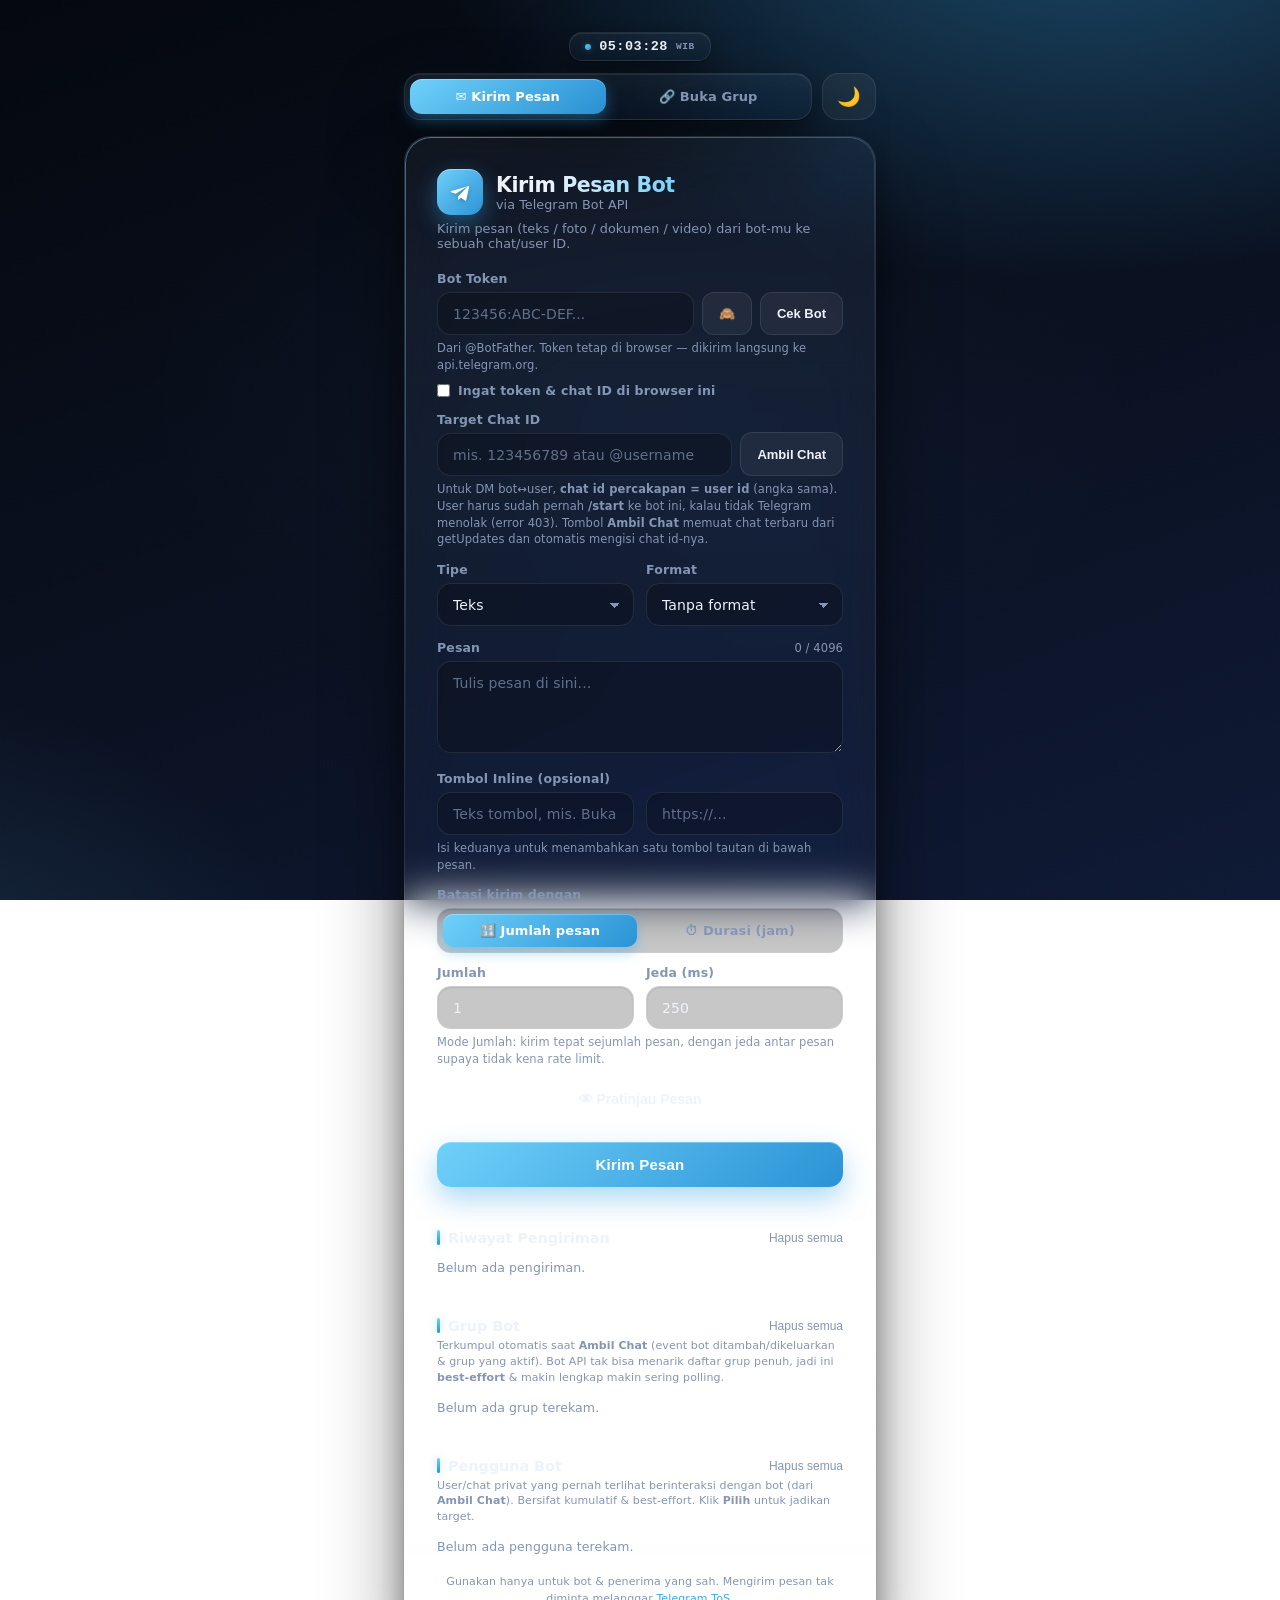
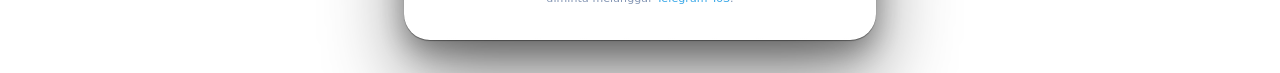
==== commit 56bba6ce: "Sesuaikan opsi tipe & limit + perbaiki tag <code> yang rusak - Label tipe tanpa "(URL)", counter cap" ====
--- a/index.html
+++ b/index.html
@@ -58,9 +58,9 @@
         <label>Tipe</label>
         <select id="type">
           <option value="text">Teks</option>
-          <option value="photo">Foto (URL)</option>
-          <option value="document">Dokumen (URL)</option>
-          <option value="video">Video (URL)</option>
+          <option value="photo">Foto</option>
+          <option value="document">Dokumen</option>
+          <option value="video">Video</option>
         </select>
       </div>
       <div>
@@ -173,7 +173,7 @@
       <input id="jChat" type="text" placeholder="mis. -1003976179139 atau @namagrup" autocomplete="off">
       <button class="mini" id="jGo">Buat Link</button>
     </div>
-    <div class="hint">Grup/channel privat berformat <code>-100…</code> → dibuat jadi link <code>t.me/…</code> (prefiks <code>-100</code> dibuang).</div>
+    <div class="hint">Grup/channel privat berformat <code>-100…</code> → dibuat jadi link <code>t.me/…</code></div>
 
     <div id="jOut" class="out"></div>
     <div class="result" id="jResult"></div>
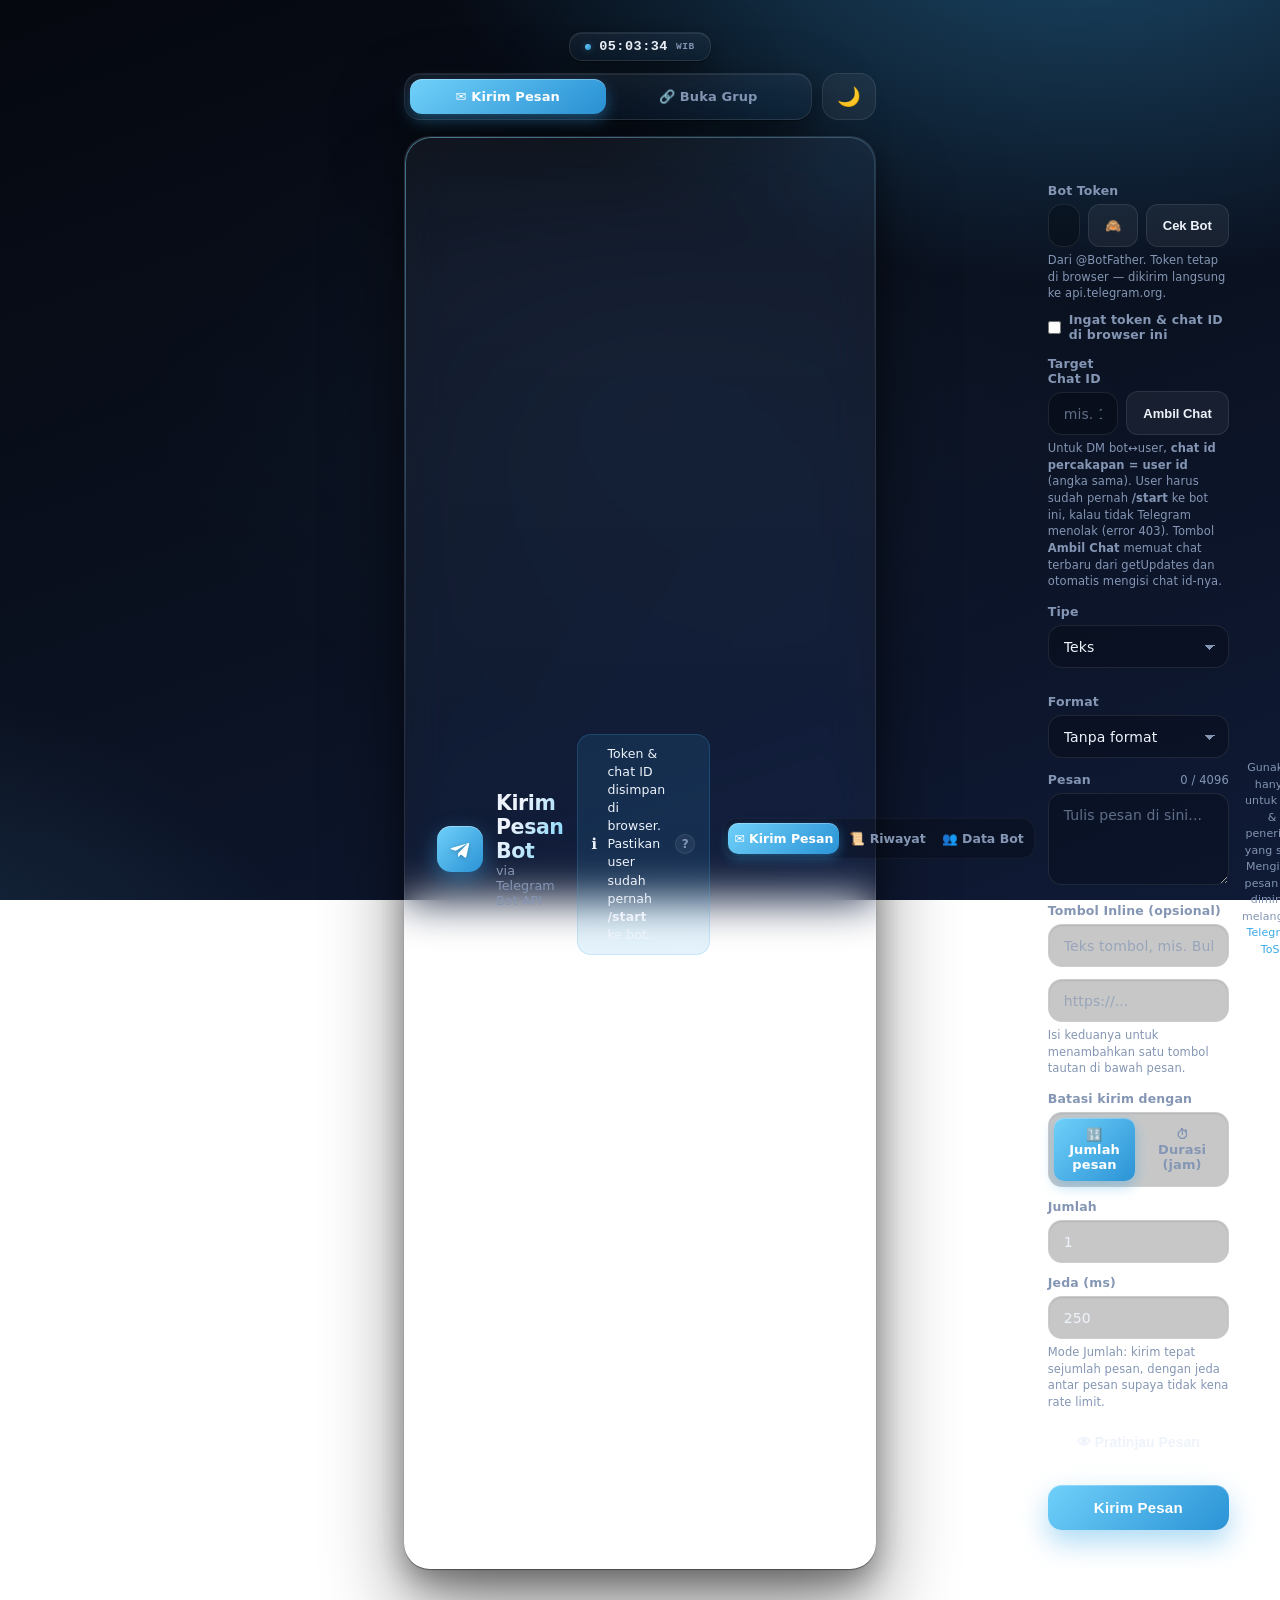
==== commit 1723fa7a: "refactor: organize UI with sub-tabs and shorten description with tooltip" ====
--- a/index.html
+++ b/index.html
@@ -26,125 +26,150 @@
       <div>
         <h1>Kirim Pesan Bot</h1>
         <div class="sub" style="margin:0">via Telegram Bot API</div>
-      </div>
-    </div>
-    <div class="sub">Kirim pesan (teks / foto / dokumen / video) dari bot-mu ke sebuah chat/user ID.</div>
-
-    <label>Bot Token</label>
-    <div class="with-btn">
-      <input id="token" type="text" placeholder="123456:ABC-DEF..." autocomplete="off" spellcheck="false">
-      <button class="mini" id="toggleToken" title="Sembunyikan/Perlihatkan token" aria-label="Sembunyikan token">🙈</button>
-      <button class="mini" id="check">Cek Bot</button>
-    </div>
-    <div class="hint">Dari @BotFather. Token tetap di browser — dikirim langsung ke api.telegram.org.</div>
-    <label class="check"><input type="checkbox" id="remember"> Ingat token &amp; chat ID di browser ini</label>
-    <div class="botcard" id="botcard">
-      <div class="avatar" id="botAv">B</div>
-      <div><b id="botName"></b><br><span id="botUser"></span></div>
-    </div>
-
-    <div class="with-btn" style="margin-top:14px">
-      <div style="flex:1">
-        <label style="margin-top:0">Target Chat ID</label>
-        <input id="chat" type="text" placeholder="mis. 123456789 atau @username" autocomplete="off">
-      </div>
-      <button class="mini" id="loadChats" style="align-self:flex-end; height:44px">Ambil Chat</button>
-    </div>
-    <div class="hint">Untuk DM bot↔user, <b>chat id percakapan = user id</b> (angka sama). User harus sudah pernah <b>/start</b> ke bot ini, kalau tidak Telegram menolak (error 403). Tombol <b>Ambil Chat</b> memuat chat terbaru dari getUpdates dan otomatis mengisi chat id-nya.</div>
-    <div class="picklist" id="picklist"></div>
-
-    <div class="row">
-      <div>
-        <label>Tipe</label>
-        <select id="type">
-          <option value="text">Teks</option>
-          <option value="photo">Foto</option>
-          <option value="document">Dokumen</option>
-          <option value="video">Video</option>
-        </select>
-      </div>
-      <div>
-        <label>Format</label>
-        <select id="mode">
-          <option value="">Tanpa format</option>
-          <option value="MarkdownV2">Markdown</option>
-          <option value="HTML">HTML</option>
-        </select>
-      </div>
-    </div>
-
-    <div id="urlWrap" class="hidden">
-      <label id="urlLabel">Pilih File</label>
-      <input id="file" type="file">
-      <div class="hint">File diunggah langsung dari perangkatmu ke Telegram (maks 50 MB via Bot API).</div>
-    </div>
-
-    <div class="labelrow">
-      <label id="textLabel" style="margin:0">Pesan</label>
-      <span class="counter" id="counter">0 / 4096</span>
-    </div>
-    <textarea id="text" placeholder="Tulis pesan di sini..."></textarea>
-
-    <label>Tombol Inline (opsional)</label>
-    <div class="row">
-      <div><input id="btnText" type="text" placeholder="Teks tombol, mis. Buka Situs"></div>
-      <div><input id="btnUrl" type="text" placeholder="https://..."></div>
-    </div>
-    <div class="hint">Isi keduanya untuk menambahkan satu tombol tautan di bawah pesan.</div>
-
-    <label>Batasi kirim dengan</label>
-    <div class="modeseg">
-      <button type="button" class="segbtn active" id="modeCount">🔢 Jumlah pesan</button>
-      <button type="button" class="segbtn" id="modeHours">⏱ Durasi (jam)</button>
-    </div>
-    <div class="row" style="margin-top:12px">
-      <div id="countWrap">
-        <label style="margin-top:0">Jumlah</label>
-        <input id="count" type="number" min="1" step="1" value="1">
-      </div>
-      <div id="hoursWrap" class="hidden">
-        <label style="margin-top:0">Durasi (jam)</label>
-        <select id="hours">
-          <option value="1">1 jam</option>
-          <option value="2">2 jam</option>
-          <option value="3">3 jam</option>
-          <option value="4">4 jam</option>
-          <option value="5">5 jam</option>
-        </select>
-      </div>
-      <div>
-        <label style="margin-top:0">Jeda (ms)</label>
-        <input id="delay" type="number" min="0" max="3600000" step="50" value="250">
-      </div>
-    </div>
-    <div class="hint" id="sendHint">Mode Jumlah: kirim tepat sejumlah pesan, dengan jeda antar pesan supaya tidak kena rate limit.</div>
-
-    <button class="ghost" id="previewBtn">👁 Pratinjau Pesan</button>
-    <div class="preview" id="preview"><div class="bubble" id="bubble"></div></div>
-
-    <button class="send" id="send">Kirim Pesan</button>
-    <button class="ghost hidden" id="stop">⏹ Stop</button>
-    <div id="out" class="out"></div>
-
-    <div class="sechead">
-      <h2>Riwayat Pengiriman</h2>
-      <button class="clr" id="clearHist">Hapus semua</button>
-    </div>
-    <div class="histlist" id="histlist"></div>
-
-    <div class="sechead">
-      <h2>Grup Bot</h2>
-      <button class="clr" id="clearGroups">Hapus semua</button>
-    </div>
-    <div class="secnote">Terkumpul otomatis saat <b>Ambil Chat</b> (event bot ditambah/dikeluarkan &amp; grup yang aktif). Bot API tak bisa menarik daftar grup penuh, jadi ini <b>best-effort</b> &amp; makin lengkap makin sering polling.</div>
-    <div class="histlist" id="grouplist"></div>
-
-    <div class="sechead">
-      <h2>Pengguna Bot</h2>
-      <button class="clr" id="clearContacts">Hapus semua</button>
-    </div>
-    <div class="secnote">User/chat privat yang pernah terlihat berinteraksi dengan bot (dari <b>Ambil Chat</b>). Bersifat kumulatif &amp; best-effort. Klik <b>Pilih</b> untuk jadikan target.</div>
-    <div class="histlist" id="contactlist"></div>
+      </div>    <div class="info-box">
+      <span class="info-icon">ℹ️</span>
+      <div class="info-text">
+        Token &amp; chat ID disimpan di browser. Pastikan user sudah pernah <b>/start</b> ke bot.
+      </div>
+      <div class="tooltip-container">
+        <span class="tooltip-trigger">?</span>
+        <div class="tooltip-content">
+          <ul>
+            <li>Token dikirim langsung ke <code>api.telegram.org</code> (aman &amp; privat).</li>
+            <li>Gunakan <b>Ambil Chat</b> untuk mengisi Chat ID secara otomatis dari interaksi terbaru.</li>
+            <li>Mengirim file memiliki batas ukuran maksimal 50 MB.</li>
+          </ul>
+        </div>
+      </div>
+    </div>
+
+    <div class="sub-tabs">
+      <button class="sub-tab active" id="subtabSend">✉️ Kirim Pesan</button>
+      <button class="sub-tab" id="subtabHistory">📜 Riwayat</button>
+      <button class="sub-tab" id="subtabData">👥 Data Bot</button>
+    </div>
+
+    <div id="subpageSendForm">
+      <label>Bot Token</label>
+      <div class="with-btn">
+        <input id="token" type="text" placeholder="123456:ABC-DEF..." autocomplete="off" spellcheck="false">
+        <button class="mini" id="toggleToken" title="Sembunyikan/Perlihatkan token" aria-label="Sembunyikan token">🙈</button>
+        <button class="mini" id="check">Cek Bot</button>
+      </div>
+      <div class="hint">Dari @BotFather. Token tetap di browser — dikirim langsung ke api.telegram.org.</div>
+      <label class="check"><input type="checkbox" id="remember"> Ingat token &amp; chat ID di browser ini</label>
+      <div class="botcard" id="botcard">
+        <div class="avatar" id="botAv">B</div>
+        <div><b id="botName"></b><br><span id="botUser"></span></div>
+      </div>
+
+      <div class="with-btn" style="margin-top:14px">
+        <div style="flex:1">
+          <label style="margin-top:0">Target Chat ID</label>
+          <input id="chat" type="text" placeholder="mis. 123456789 atau @username" autocomplete="off">
+        </div>
+        <button class="mini" id="loadChats" style="align-self:flex-end; height:44px">Ambil Chat</button>
+      </div>
+      <div class="hint">Untuk DM bot↔user, <b>chat id percakapan = user id</b> (angka sama). User harus sudah pernah <b>/start</b> ke bot ini, kalau tidak Telegram menolak (error 403). Tombol <b>Ambil Chat</b> memuat chat terbaru dari getUpdates dan otomatis mengisi chat id-nya.</div>
+      <div class="picklist" id="picklist"></div>
+
+      <div class="row">
+        <div>
+          <label>Tipe</label>
+          <select id="type">
+            <option value="text">Teks</option>
+            <option value="photo">Foto</option>
+            <option value="document">Dokumen</option>
+            <option value="video">Video</option>
+          </select>
+        </div>
+        <div>
+          <label>Format</label>
+          <select id="mode">
+            <option value="">Tanpa format</option>
+            <option value="MarkdownV2">Markdown</option>
+            <option value="HTML">HTML</option>
+          </select>
+        </div>
+      </div>
+
+      <div id="urlWrap" class="hidden">
+        <label id="urlLabel">Pilih File</label>
+        <input id="file" type="file">
+        <div class="hint">File diunggah langsung dari perangkatmu ke Telegram (maks 50 MB via Bot API).</div>
+      </div>
+
+      <div class="labelrow">
+        <label id="textLabel" style="margin:0">Pesan</label>
+        <span class="counter" id="counter">0 / 4096</span>
+      </div>
+      <textarea id="text" placeholder="Tulis pesan di sini..."></textarea>
+
+      <label>Tombol Inline (opsional)</label>
+      <div class="row">
+        <div><input id="btnText" type="text" placeholder="Teks tombol, mis. Buka Situs"></div>
+        <div><input id="btnUrl" type="text" placeholder="https://..."></div>
+      </div>
+      <div class="hint">Isi keduanya untuk menambahkan satu tombol tautan di bawah pesan.</div>
+
+      <label>Batasi kirim dengan</label>
+      <div class="modeseg">
+        <button type="button" class="segbtn active" id="modeCount">🔢 Jumlah pesan</button>
+        <button type="button" class="segbtn" id="modeHours">⏱ Durasi (jam)</button>
+      </div>
+      <div class="row" style="margin-top:12px">
+        <div id="countWrap">
+          <label style="margin-top:0">Jumlah</label>
+          <input id="count" type="number" min="1" step="1" value="1">
+        </div>
+        <div id="hoursWrap" class="hidden">
+          <label style="margin-top:0">Durasi (jam)</label>
+          <select id="hours">
+            <option value="1">1 jam</option>
+            <option value="2">2 jam</option>
+            <option value="3">3 jam</option>
+            <option value="4">4 jam</option>
+            <option value="5">5 jam</option>
+          </select>
+        </div>
+        <div>
+          <label style="margin-top:0">Jeda (ms)</label>
+          <input id="delay" type="number" min="0" max="3600000" step="50" value="250">
+        </div>
+      </div>
+      <div class="hint" id="sendHint">Mode Jumlah: kirim tepat sejumlah pesan, dengan jeda antar pesan supaya tidak kena rate limit.</div>
+
+      <button class="ghost" id="previewBtn">👁 Pratinjau Pesan</button>
+      <div class="preview" id="preview"><div class="bubble" id="bubble"></div></div>
+
+      <button class="send" id="send">Kirim Pesan</button>
+      <button class="ghost hidden" id="stop">⏹ Stop</button>
+      <div id="out" class="out"></div>
+    </div>
+
+    <div id="subpageHistory" class="hidden">
+      <div class="sechead">
+        <h2>Riwayat Pengiriman</h2>
+        <button class="clr" id="clearHist">Hapus semua</button>
+      </div>
+      <div class="histlist" id="histlist"></div>
+    </div>
+
+    <div id="subpageBotData" class="hidden">
+      <div class="sechead">
+        <h2>Grup Bot</h2>
+        <button class="clr" id="clearGroups">Hapus semua</button>
+      </div>
+      <div class="secnote">Terkumpul otomatis saat <b>Ambil Chat</b> (event bot ditambah/dikeluarkan &amp; grup yang aktif). Bot API tak bisa menarik daftar grup penuh, jadi ini <b>best-effort</b> &amp; makin lengkap makin sering polling.</div>
+      <div class="histlist" id="grouplist"></div>
+
+      <div class="sechead">
+        <h2>Pengguna Bot</h2>
+        <button class="clr" id="clearContacts">Hapus semua</button>
+      </div>
+      <div class="secnote">User/chat privat yang pernah terlihat berinteraksi dengan bot (dari <b>Ambil Chat</b>). Bersifat kumulatif &amp; best-effort. Klik <b>Pilih</b> untuk jadikan target.</div>
+      <div class="histlist" id="contactlist"></div>
+    </div>
 
     <div class="foot">
       Gunakan hanya untuk bot &amp; penerima yang sah. Mengirim pesan tak diminta melanggar
--- a/style.css
+++ b/style.css
@@ -355,4 +355,122 @@
   .segbtn:not(.active):hover{color:var(--text); background:var(--chip)}
   .segbtn:active{transform:scale(.97)}
 
+  /* Info Box & Tooltip */
+  .info-box {
+    display: flex;
+    align-items: center;
+    gap: 10px;
+    background: var(--accent-soft);
+    border: 1px solid rgba(58, 168, 232, 0.2);
+    border-radius: 14px;
+    padding: 10px 14px;
+    margin: 10px 0 20px;
+    font-size: 12.5px;
+    color: var(--text);
+    line-height: 1.45;
+  }
+  .info-icon {
+    font-size: 15px;
+    flex-shrink: 0;
+  }
+  .info-text {
+    flex: 1;
+  }
+  .tooltip-container {
+    position: relative;
+    display: inline-block;
+    cursor: pointer;
+  }
+  .tooltip-trigger {
+    width: 20px;
+    height: 20px;
+    border-radius: 50%;
+    background: var(--chip);
+    border: 1px solid var(--stroke);
+    display: inline-flex;
+    align-items: center;
+    justify-content: center;
+    font-size: 12px;
+    color: var(--muted);
+    font-weight: 700;
+    transition: all 0.2s;
+  }
+  .tooltip-trigger:hover {
+    background: var(--tg);
+    color: #fff;
+    border-color: var(--tg);
+  }
+  .tooltip-content {
+    visibility: hidden;
+    opacity: 0;
+    width: 240px;
+    background: var(--bg3);
+    border: 1px solid var(--stroke);
+    color: var(--text);
+    text-align: left;
+    border-radius: 12px;
+    padding: 12px;
+    position: absolute;
+    z-index: 100;
+    bottom: 130%;
+    right: 0;
+    box-shadow: var(--shadow);
+    transition: opacity 0.2s, visibility 0.2s;
+    pointer-events: none;
+  }
+  .tooltip-content ul {
+    margin: 0;
+    padding-left: 16px;
+    font-size: 11.5px;
+    color: var(--muted);
+  }
+  .tooltip-content ul li {
+    margin-bottom: 6px;
+  }
+  .tooltip-content ul li:last-child {
+    margin-bottom: 0;
+  }
+  .tooltip-container:hover .tooltip-content {
+    visibility: visible;
+    opacity: 1;
+  }
+
+  /* Sub-tabs */
+  .sub-tabs {
+    display: flex;
+    gap: 4px;
+    padding: 4px;
+    border-radius: 14px;
+    background: var(--field);
+    border: 1px solid var(--stroke2);
+    margin-bottom: 22px;
+  }
+  .sub-tab {
+    flex: 1;
+    border: 0;
+    background: transparent;
+    color: var(--muted);
+    font-family: inherit;
+    font-size: 12.5px;
+    font-weight: 600;
+    padding: 8px 6px;
+    border-radius: 10px;
+    cursor: pointer;
+    white-space: nowrap;
+    text-align: center;
+    transition: color 0.18s, background 0.18s, box-shadow 0.2s, transform 0.15s;
+  }
+  .sub-tab.active {
+    background: linear-gradient(135deg, var(--tg3), var(--tg2));
+    color: #fff;
+    box-shadow: 0 4px 12px var(--glow), inset 0 1px 0 rgba(255,255,255,.28);
+  }
+  .sub-tab:not(.active):hover {
+    color: var(--text);
+    background: var(--chip);
+  }
+  .sub-tab:active {
+    transform: scale(0.97);
+  }
+
   @media (prefers-reduced-motion:reduce){*{animation:none !important; transition:none !important}}
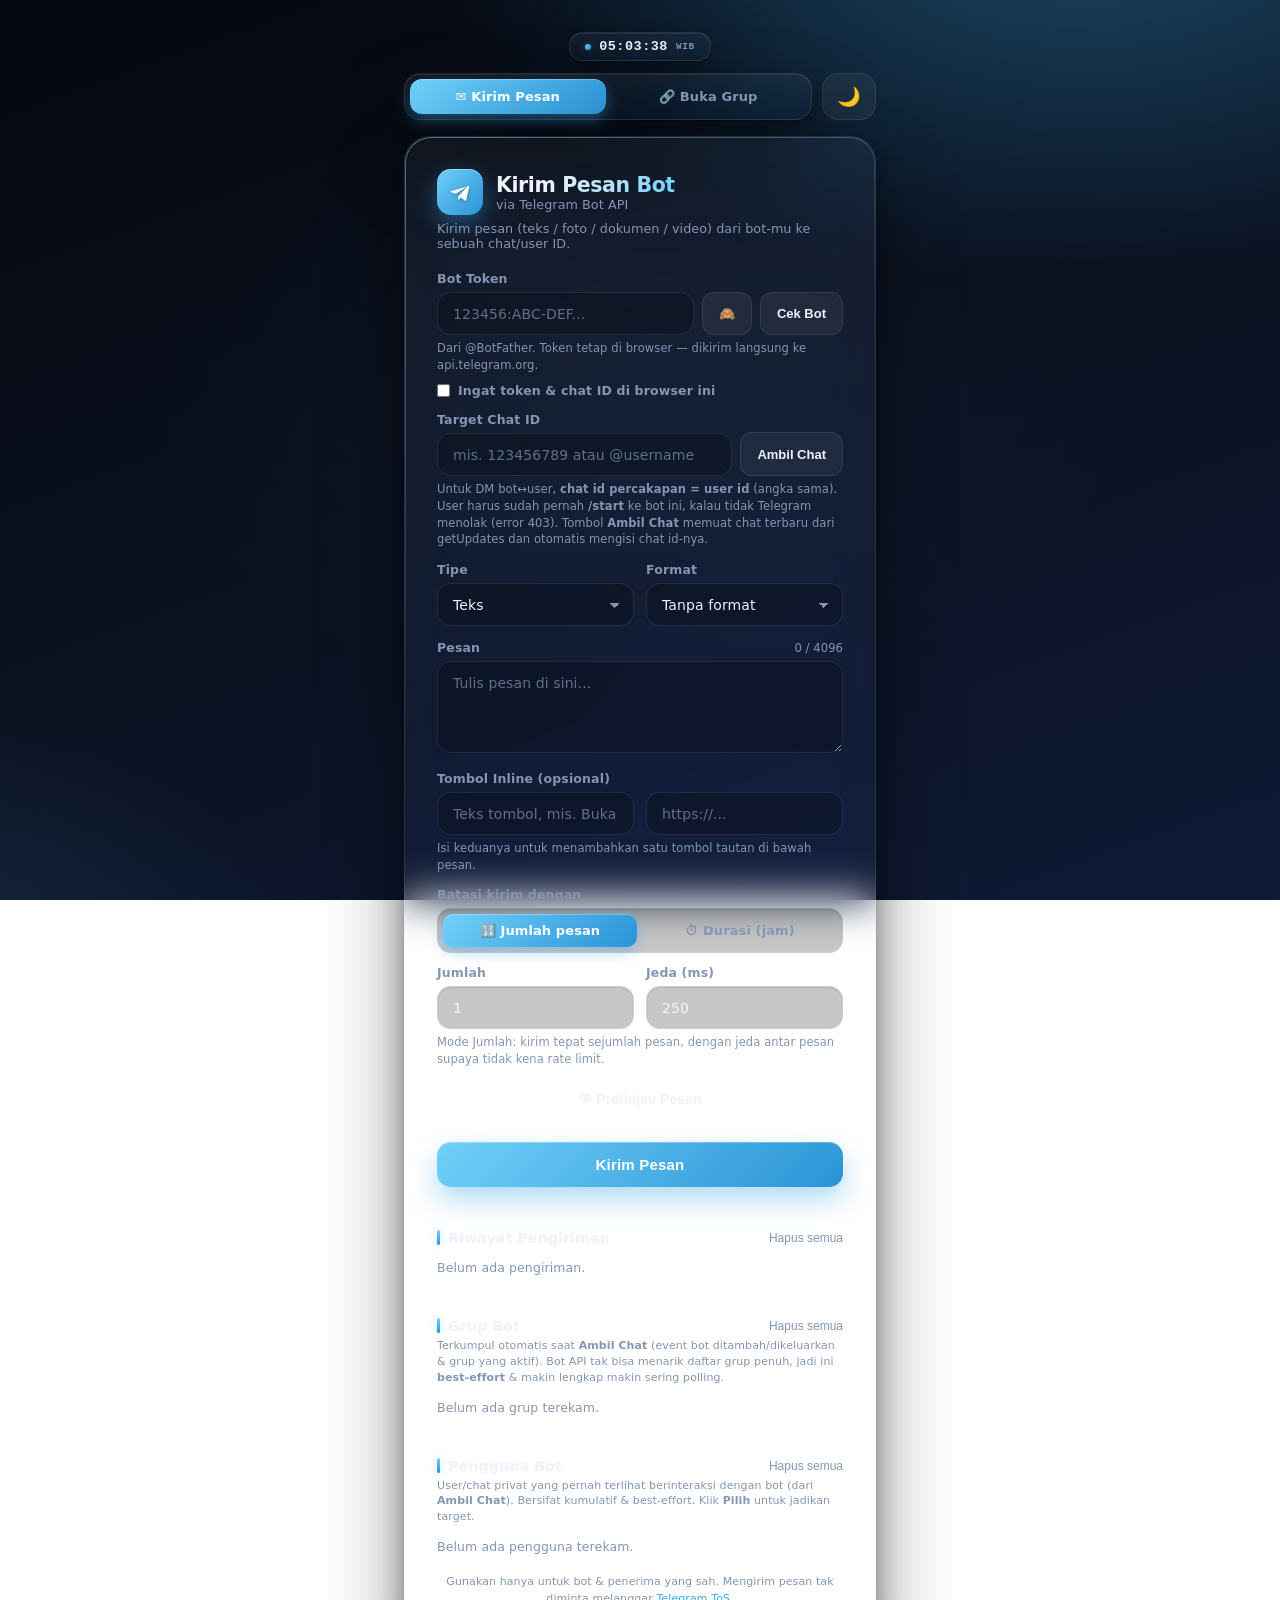
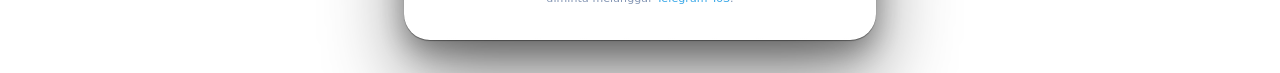
==== commit d1bc79a4: "Revert "refactor: organize UI with sub-tabs and shorten description with tooltip" This reverts commi" ====
--- a/index.html
+++ b/index.html
@@ -26,150 +26,125 @@
       <div>
         <h1>Kirim Pesan Bot</h1>
         <div class="sub" style="margin:0">via Telegram Bot API</div>
-      </div>    <div class="info-box">
-      <span class="info-icon">ℹ️</span>
-      <div class="info-text">
-        Token &amp; chat ID disimpan di browser. Pastikan user sudah pernah <b>/start</b> ke bot.
       </div>
-      <div class="tooltip-container">
-        <span class="tooltip-trigger">?</span>
-        <div class="tooltip-content">
-          <ul>
-            <li>Token dikirim langsung ke <code>api.telegram.org</code> (aman &amp; privat).</li>
-            <li>Gunakan <b>Ambil Chat</b> untuk mengisi Chat ID secara otomatis dari interaksi terbaru.</li>
-            <li>Mengirim file memiliki batas ukuran maksimal 50 MB.</li>
-          </ul>
-        </div>
+    </div>
+    <div class="sub">Kirim pesan (teks / foto / dokumen / video) dari bot-mu ke sebuah chat/user ID.</div>
+
+    <label>Bot Token</label>
+    <div class="with-btn">
+      <input id="token" type="text" placeholder="123456:ABC-DEF..." autocomplete="off" spellcheck="false">
+      <button class="mini" id="toggleToken" title="Sembunyikan/Perlihatkan token" aria-label="Sembunyikan token">🙈</button>
+      <button class="mini" id="check">Cek Bot</button>
+    </div>
+    <div class="hint">Dari @BotFather. Token tetap di browser — dikirim langsung ke api.telegram.org.</div>
+    <label class="check"><input type="checkbox" id="remember"> Ingat token &amp; chat ID di browser ini</label>
+    <div class="botcard" id="botcard">
+      <div class="avatar" id="botAv">B</div>
+      <div><b id="botName"></b><br><span id="botUser"></span></div>
+    </div>
+
+    <div class="with-btn" style="margin-top:14px">
+      <div style="flex:1">
+        <label style="margin-top:0">Target Chat ID</label>
+        <input id="chat" type="text" placeholder="mis. 123456789 atau @username" autocomplete="off">
+      </div>
+      <button class="mini" id="loadChats" style="align-self:flex-end; height:44px">Ambil Chat</button>
+    </div>
+    <div class="hint">Untuk DM bot↔user, <b>chat id percakapan = user id</b> (angka sama). User harus sudah pernah <b>/start</b> ke bot ini, kalau tidak Telegram menolak (error 403). Tombol <b>Ambil Chat</b> memuat chat terbaru dari getUpdates dan otomatis mengisi chat id-nya.</div>
+    <div class="picklist" id="picklist"></div>
+
+    <div class="row">
+      <div>
+        <label>Tipe</label>
+        <select id="type">
+          <option value="text">Teks</option>
+          <option value="photo">Foto</option>
+          <option value="document">Dokumen</option>
+          <option value="video">Video</option>
+        </select>
+      </div>
+      <div>
+        <label>Format</label>
+        <select id="mode">
+          <option value="">Tanpa format</option>
+          <option value="MarkdownV2">Markdown</option>
+          <option value="HTML">HTML</option>
+        </select>
       </div>
     </div>
 
-    <div class="sub-tabs">
-      <button class="sub-tab active" id="subtabSend">✉️ Kirim Pesan</button>
-      <button class="sub-tab" id="subtabHistory">📜 Riwayat</button>
-      <button class="sub-tab" id="subtabData">👥 Data Bot</button>
+    <div id="urlWrap" class="hidden">
+      <label id="urlLabel">Pilih File</label>
+      <input id="file" type="file">
+      <div class="hint">File diunggah langsung dari perangkatmu ke Telegram (maks 50 MB via Bot API).</div>
     </div>
 
-    <div id="subpageSendForm">
-      <label>Bot Token</label>
-      <div class="with-btn">
-        <input id="token" type="text" placeholder="123456:ABC-DEF..." autocomplete="off" spellcheck="false">
-        <button class="mini" id="toggleToken" title="Sembunyikan/Perlihatkan token" aria-label="Sembunyikan token">🙈</button>
-        <button class="mini" id="check">Cek Bot</button>
+    <div class="labelrow">
+      <label id="textLabel" style="margin:0">Pesan</label>
+      <span class="counter" id="counter">0 / 4096</span>
+    </div>
+    <textarea id="text" placeholder="Tulis pesan di sini..."></textarea>
+
+    <label>Tombol Inline (opsional)</label>
+    <div class="row">
+      <div><input id="btnText" type="text" placeholder="Teks tombol, mis. Buka Situs"></div>
+      <div><input id="btnUrl" type="text" placeholder="https://..."></div>
+    </div>
+    <div class="hint">Isi keduanya untuk menambahkan satu tombol tautan di bawah pesan.</div>
+
+    <label>Batasi kirim dengan</label>
+    <div class="modeseg">
+      <button type="button" class="segbtn active" id="modeCount">🔢 Jumlah pesan</button>
+      <button type="button" class="segbtn" id="modeHours">⏱ Durasi (jam)</button>
+    </div>
+    <div class="row" style="margin-top:12px">
+      <div id="countWrap">
+        <label style="margin-top:0">Jumlah</label>
+        <input id="count" type="number" min="1" step="1" value="1">
       </div>
-      <div class="hint">Dari @BotFather. Token tetap di browser — dikirim langsung ke api.telegram.org.</div>
-      <label class="check"><input type="checkbox" id="remember"> Ingat token &amp; chat ID di browser ini</label>
-      <div class="botcard" id="botcard">
-        <div class="avatar" id="botAv">B</div>
-        <div><b id="botName"></b><br><span id="botUser"></span></div>
+      <div id="hoursWrap" class="hidden">
+        <label style="margin-top:0">Durasi (jam)</label>
+        <select id="hours">
+          <option value="1">1 jam</option>
+          <option value="2">2 jam</option>
+          <option value="3">3 jam</option>
+          <option value="4">4 jam</option>
+          <option value="5">5 jam</option>
+        </select>
       </div>
+      <div>
+        <label style="margin-top:0">Jeda (ms)</label>
+        <input id="delay" type="number" min="0" max="3600000" step="50" value="250">
+      </div>
+    </div>
+    <div class="hint" id="sendHint">Mode Jumlah: kirim tepat sejumlah pesan, dengan jeda antar pesan supaya tidak kena rate limit.</div>
 
-      <div class="with-btn" style="margin-top:14px">
-        <div style="flex:1">
-          <label style="margin-top:0">Target Chat ID</label>
-          <input id="chat" type="text" placeholder="mis. 123456789 atau @username" autocomplete="off">
-        </div>
-        <button class="mini" id="loadChats" style="align-self:flex-end; height:44px">Ambil Chat</button>
-      </div>
-      <div class="hint">Untuk DM bot↔user, <b>chat id percakapan = user id</b> (angka sama). User harus sudah pernah <b>/start</b> ke bot ini, kalau tidak Telegram menolak (error 403). Tombol <b>Ambil Chat</b> memuat chat terbaru dari getUpdates dan otomatis mengisi chat id-nya.</div>
-      <div class="picklist" id="picklist"></div>
+    <button class="ghost" id="previewBtn">👁 Pratinjau Pesan</button>
+    <div class="preview" id="preview"><div class="bubble" id="bubble"></div></div>
 
-      <div class="row">
-        <div>
-          <label>Tipe</label>
-          <select id="type">
-            <option value="text">Teks</option>
-            <option value="photo">Foto</option>
-            <option value="document">Dokumen</option>
-            <option value="video">Video</option>
-          </select>
-        </div>
-        <div>
-          <label>Format</label>
-          <select id="mode">
-            <option value="">Tanpa format</option>
-            <option value="MarkdownV2">Markdown</option>
-            <option value="HTML">HTML</option>
-          </select>
-        </div>
-      </div>
+    <button class="send" id="send">Kirim Pesan</button>
+    <button class="ghost hidden" id="stop">⏹ Stop</button>
+    <div id="out" class="out"></div>
 
-      <div id="urlWrap" class="hidden">
-        <label id="urlLabel">Pilih File</label>
-        <input id="file" type="file">
-        <div class="hint">File diunggah langsung dari perangkatmu ke Telegram (maks 50 MB via Bot API).</div>
-      </div>
+    <div class="sechead">
+      <h2>Riwayat Pengiriman</h2>
+      <button class="clr" id="clearHist">Hapus semua</button>
+    </div>
+    <div class="histlist" id="histlist"></div>
 
-      <div class="labelrow">
-        <label id="textLabel" style="margin:0">Pesan</label>
-        <span class="counter" id="counter">0 / 4096</span>
-      </div>
-      <textarea id="text" placeholder="Tulis pesan di sini..."></textarea>
+    <div class="sechead">
+      <h2>Grup Bot</h2>
+      <button class="clr" id="clearGroups">Hapus semua</button>
+    </div>
+    <div class="secnote">Terkumpul otomatis saat <b>Ambil Chat</b> (event bot ditambah/dikeluarkan &amp; grup yang aktif). Bot API tak bisa menarik daftar grup penuh, jadi ini <b>best-effort</b> &amp; makin lengkap makin sering polling.</div>
+    <div class="histlist" id="grouplist"></div>
 
-      <label>Tombol Inline (opsional)</label>
-      <div class="row">
-        <div><input id="btnText" type="text" placeholder="Teks tombol, mis. Buka Situs"></div>
-        <div><input id="btnUrl" type="text" placeholder="https://..."></div>
-      </div>
-      <div class="hint">Isi keduanya untuk menambahkan satu tombol tautan di bawah pesan.</div>
-
-      <label>Batasi kirim dengan</label>
-      <div class="modeseg">
-        <button type="button" class="segbtn active" id="modeCount">🔢 Jumlah pesan</button>
-        <button type="button" class="segbtn" id="modeHours">⏱ Durasi (jam)</button>
-      </div>
-      <div class="row" style="margin-top:12px">
-        <div id="countWrap">
-          <label style="margin-top:0">Jumlah</label>
-          <input id="count" type="number" min="1" step="1" value="1">
-        </div>
-        <div id="hoursWrap" class="hidden">
-          <label style="margin-top:0">Durasi (jam)</label>
-          <select id="hours">
-            <option value="1">1 jam</option>
-            <option value="2">2 jam</option>
-            <option value="3">3 jam</option>
-            <option value="4">4 jam</option>
-            <option value="5">5 jam</option>
-          </select>
-        </div>
-        <div>
-          <label style="margin-top:0">Jeda (ms)</label>
-          <input id="delay" type="number" min="0" max="3600000" step="50" value="250">
-        </div>
-      </div>
-      <div class="hint" id="sendHint">Mode Jumlah: kirim tepat sejumlah pesan, dengan jeda antar pesan supaya tidak kena rate limit.</div>
-
-      <button class="ghost" id="previewBtn">👁 Pratinjau Pesan</button>
-      <div class="preview" id="preview"><div class="bubble" id="bubble"></div></div>
-
-      <button class="send" id="send">Kirim Pesan</button>
-      <button class="ghost hidden" id="stop">⏹ Stop</button>
-      <div id="out" class="out"></div>
+    <div class="sechead">
+      <h2>Pengguna Bot</h2>
+      <button class="clr" id="clearContacts">Hapus semua</button>
     </div>
-
-    <div id="subpageHistory" class="hidden">
-      <div class="sechead">
-        <h2>Riwayat Pengiriman</h2>
-        <button class="clr" id="clearHist">Hapus semua</button>
-      </div>
-      <div class="histlist" id="histlist"></div>
-    </div>
-
-    <div id="subpageBotData" class="hidden">
-      <div class="sechead">
-        <h2>Grup Bot</h2>
-        <button class="clr" id="clearGroups">Hapus semua</button>
-      </div>
-      <div class="secnote">Terkumpul otomatis saat <b>Ambil Chat</b> (event bot ditambah/dikeluarkan &amp; grup yang aktif). Bot API tak bisa menarik daftar grup penuh, jadi ini <b>best-effort</b> &amp; makin lengkap makin sering polling.</div>
-      <div class="histlist" id="grouplist"></div>
-
-      <div class="sechead">
-        <h2>Pengguna Bot</h2>
-        <button class="clr" id="clearContacts">Hapus semua</button>
-      </div>
-      <div class="secnote">User/chat privat yang pernah terlihat berinteraksi dengan bot (dari <b>Ambil Chat</b>). Bersifat kumulatif &amp; best-effort. Klik <b>Pilih</b> untuk jadikan target.</div>
-      <div class="histlist" id="contactlist"></div>
-    </div>
+    <div class="secnote">User/chat privat yang pernah terlihat berinteraksi dengan bot (dari <b>Ambil Chat</b>). Bersifat kumulatif &amp; best-effort. Klik <b>Pilih</b> untuk jadikan target.</div>
+    <div class="histlist" id="contactlist"></div>
 
     <div class="foot">
       Gunakan hanya untuk bot &amp; penerima yang sah. Mengirim pesan tak diminta melanggar
--- a/style.css
+++ b/style.css
@@ -355,122 +355,4 @@
   .segbtn:not(.active):hover{color:var(--text); background:var(--chip)}
   .segbtn:active{transform:scale(.97)}
 
-  /* Info Box & Tooltip */
-  .info-box {
-    display: flex;
-    align-items: center;
-    gap: 10px;
-    background: var(--accent-soft);
-    border: 1px solid rgba(58, 168, 232, 0.2);
-    border-radius: 14px;
-    padding: 10px 14px;
-    margin: 10px 0 20px;
-    font-size: 12.5px;
-    color: var(--text);
-    line-height: 1.45;
-  }
-  .info-icon {
-    font-size: 15px;
-    flex-shrink: 0;
-  }
-  .info-text {
-    flex: 1;
-  }
-  .tooltip-container {
-    position: relative;
-    display: inline-block;
-    cursor: pointer;
-  }
-  .tooltip-trigger {
-    width: 20px;
-    height: 20px;
-    border-radius: 50%;
-    background: var(--chip);
-    border: 1px solid var(--stroke);
-    display: inline-flex;
-    align-items: center;
-    justify-content: center;
-    font-size: 12px;
-    color: var(--muted);
-    font-weight: 700;
-    transition: all 0.2s;
-  }
-  .tooltip-trigger:hover {
-    background: var(--tg);
-    color: #fff;
-    border-color: var(--tg);
-  }
-  .tooltip-content {
-    visibility: hidden;
-    opacity: 0;
-    width: 240px;
-    background: var(--bg3);
-    border: 1px solid var(--stroke);
-    color: var(--text);
-    text-align: left;
-    border-radius: 12px;
-    padding: 12px;
-    position: absolute;
-    z-index: 100;
-    bottom: 130%;
-    right: 0;
-    box-shadow: var(--shadow);
-    transition: opacity 0.2s, visibility 0.2s;
-    pointer-events: none;
-  }
-  .tooltip-content ul {
-    margin: 0;
-    padding-left: 16px;
-    font-size: 11.5px;
-    color: var(--muted);
-  }
-  .tooltip-content ul li {
-    margin-bottom: 6px;
-  }
-  .tooltip-content ul li:last-child {
-    margin-bottom: 0;
-  }
-  .tooltip-container:hover .tooltip-content {
-    visibility: visible;
-    opacity: 1;
-  }
-
-  /* Sub-tabs */
-  .sub-tabs {
-    display: flex;
-    gap: 4px;
-    padding: 4px;
-    border-radius: 14px;
-    background: var(--field);
-    border: 1px solid var(--stroke2);
-    margin-bottom: 22px;
-  }
-  .sub-tab {
-    flex: 1;
-    border: 0;
-    background: transparent;
-    color: var(--muted);
-    font-family: inherit;
-    font-size: 12.5px;
-    font-weight: 600;
-    padding: 8px 6px;
-    border-radius: 10px;
-    cursor: pointer;
-    white-space: nowrap;
-    text-align: center;
-    transition: color 0.18s, background 0.18s, box-shadow 0.2s, transform 0.15s;
-  }
-  .sub-tab.active {
-    background: linear-gradient(135deg, var(--tg3), var(--tg2));
-    color: #fff;
-    box-shadow: 0 4px 12px var(--glow), inset 0 1px 0 rgba(255,255,255,.28);
-  }
-  .sub-tab:not(.active):hover {
-    color: var(--text);
-    background: var(--chip);
-  }
-  .sub-tab:active {
-    transform: scale(0.97);
-  }
-
   @media (prefers-reduced-motion:reduce){*{animation:none !important; transition:none !important}}
